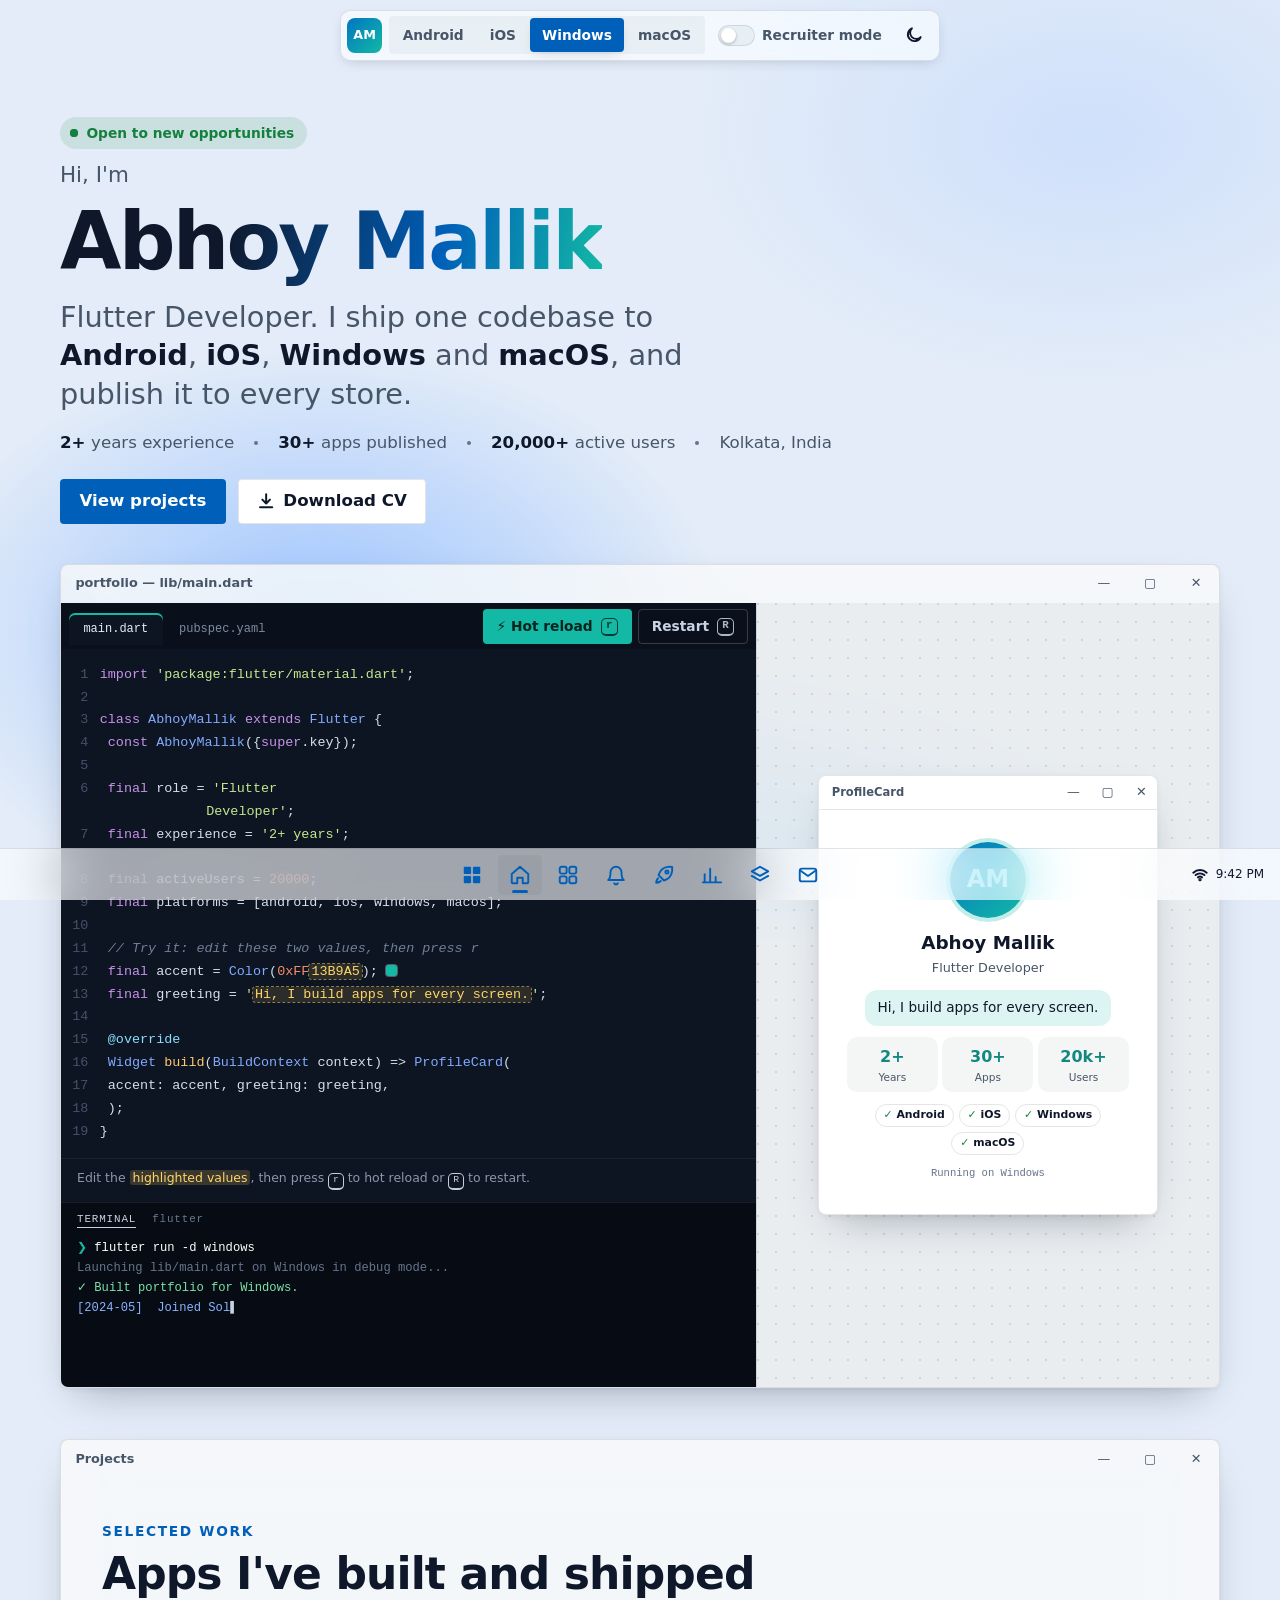
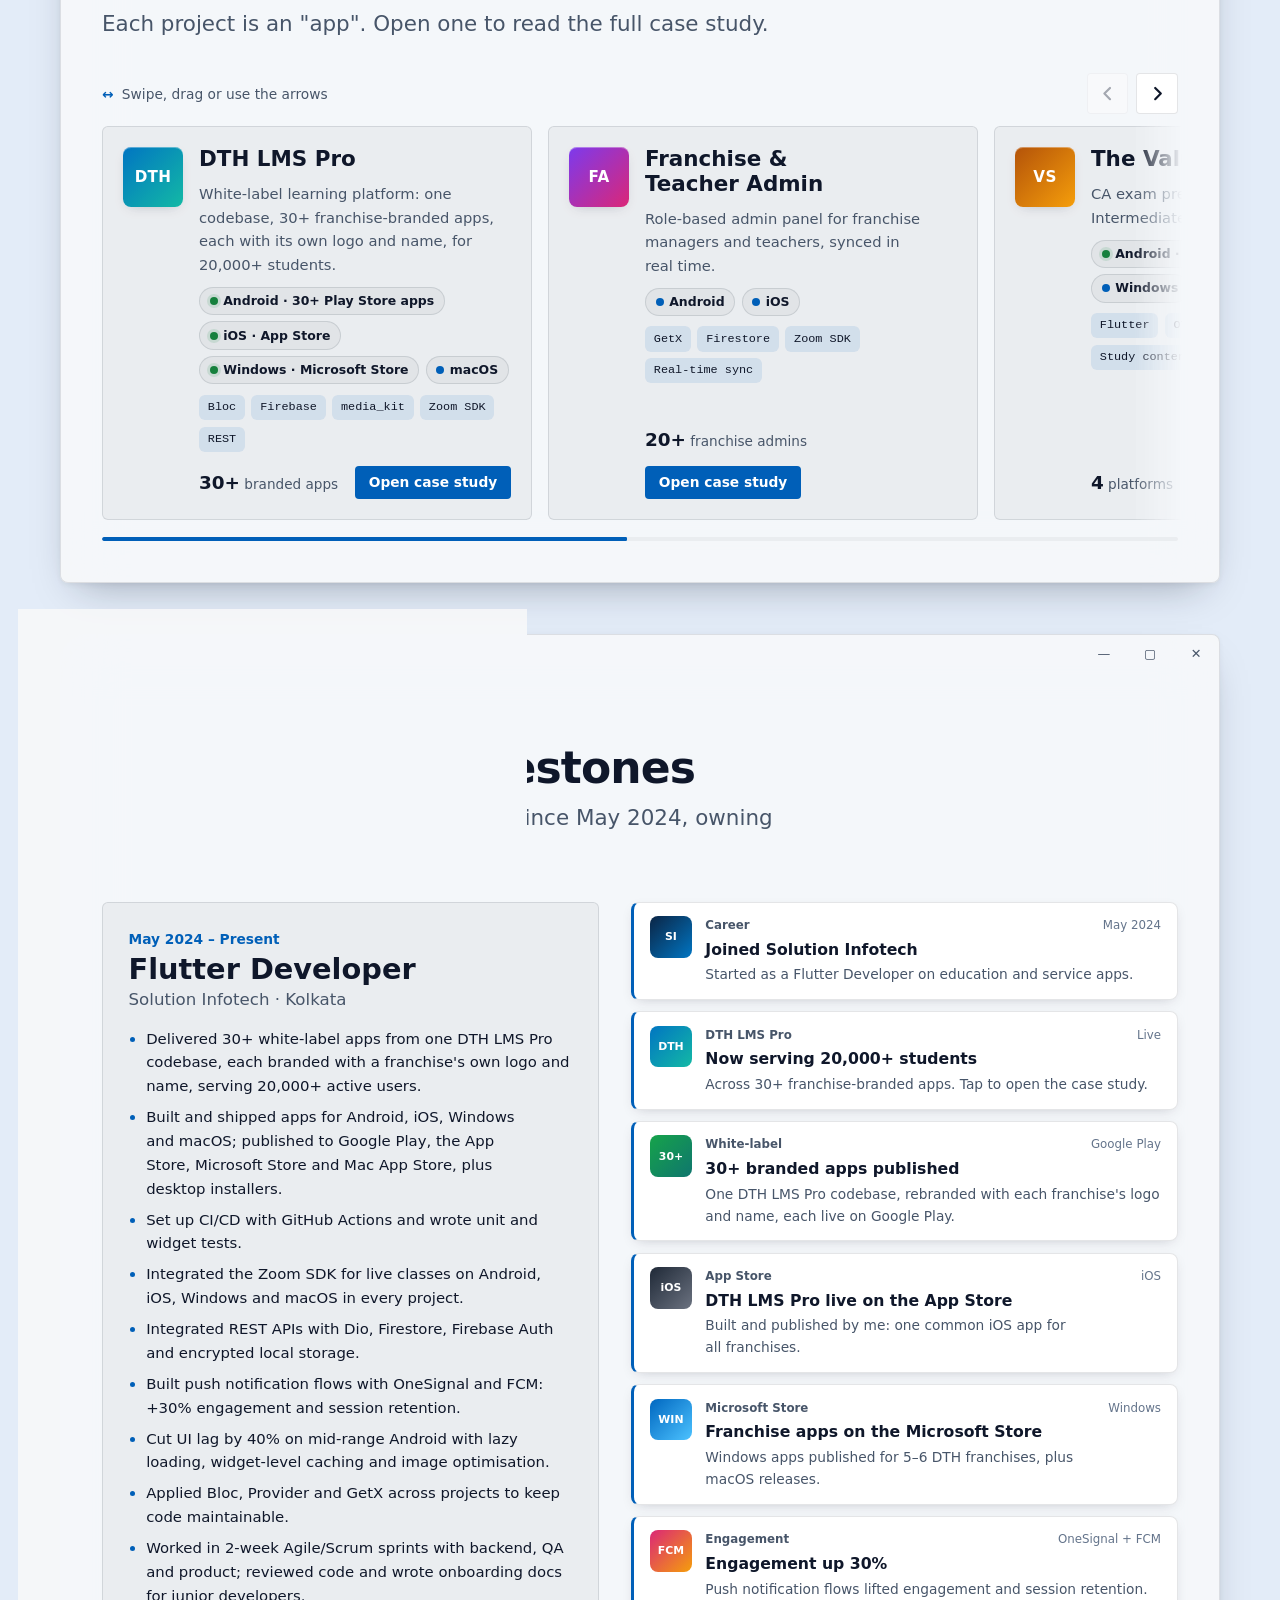
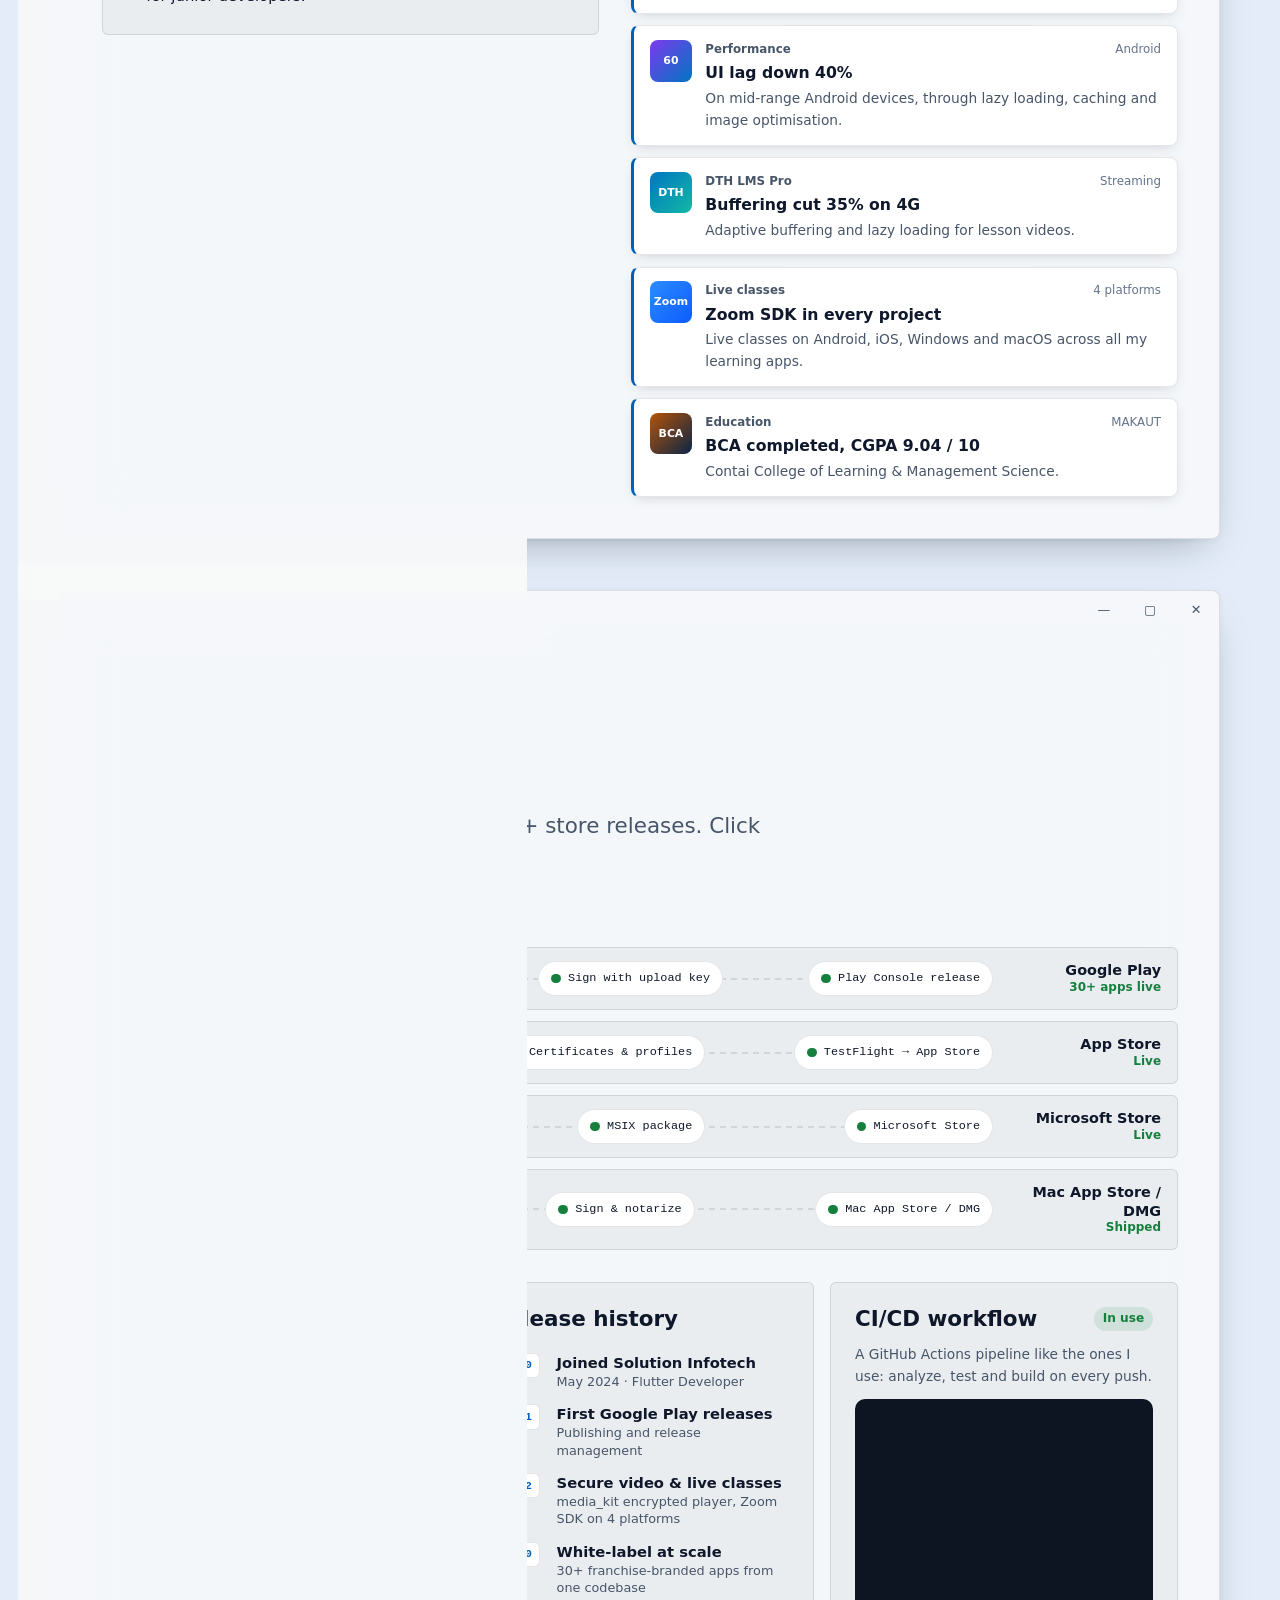
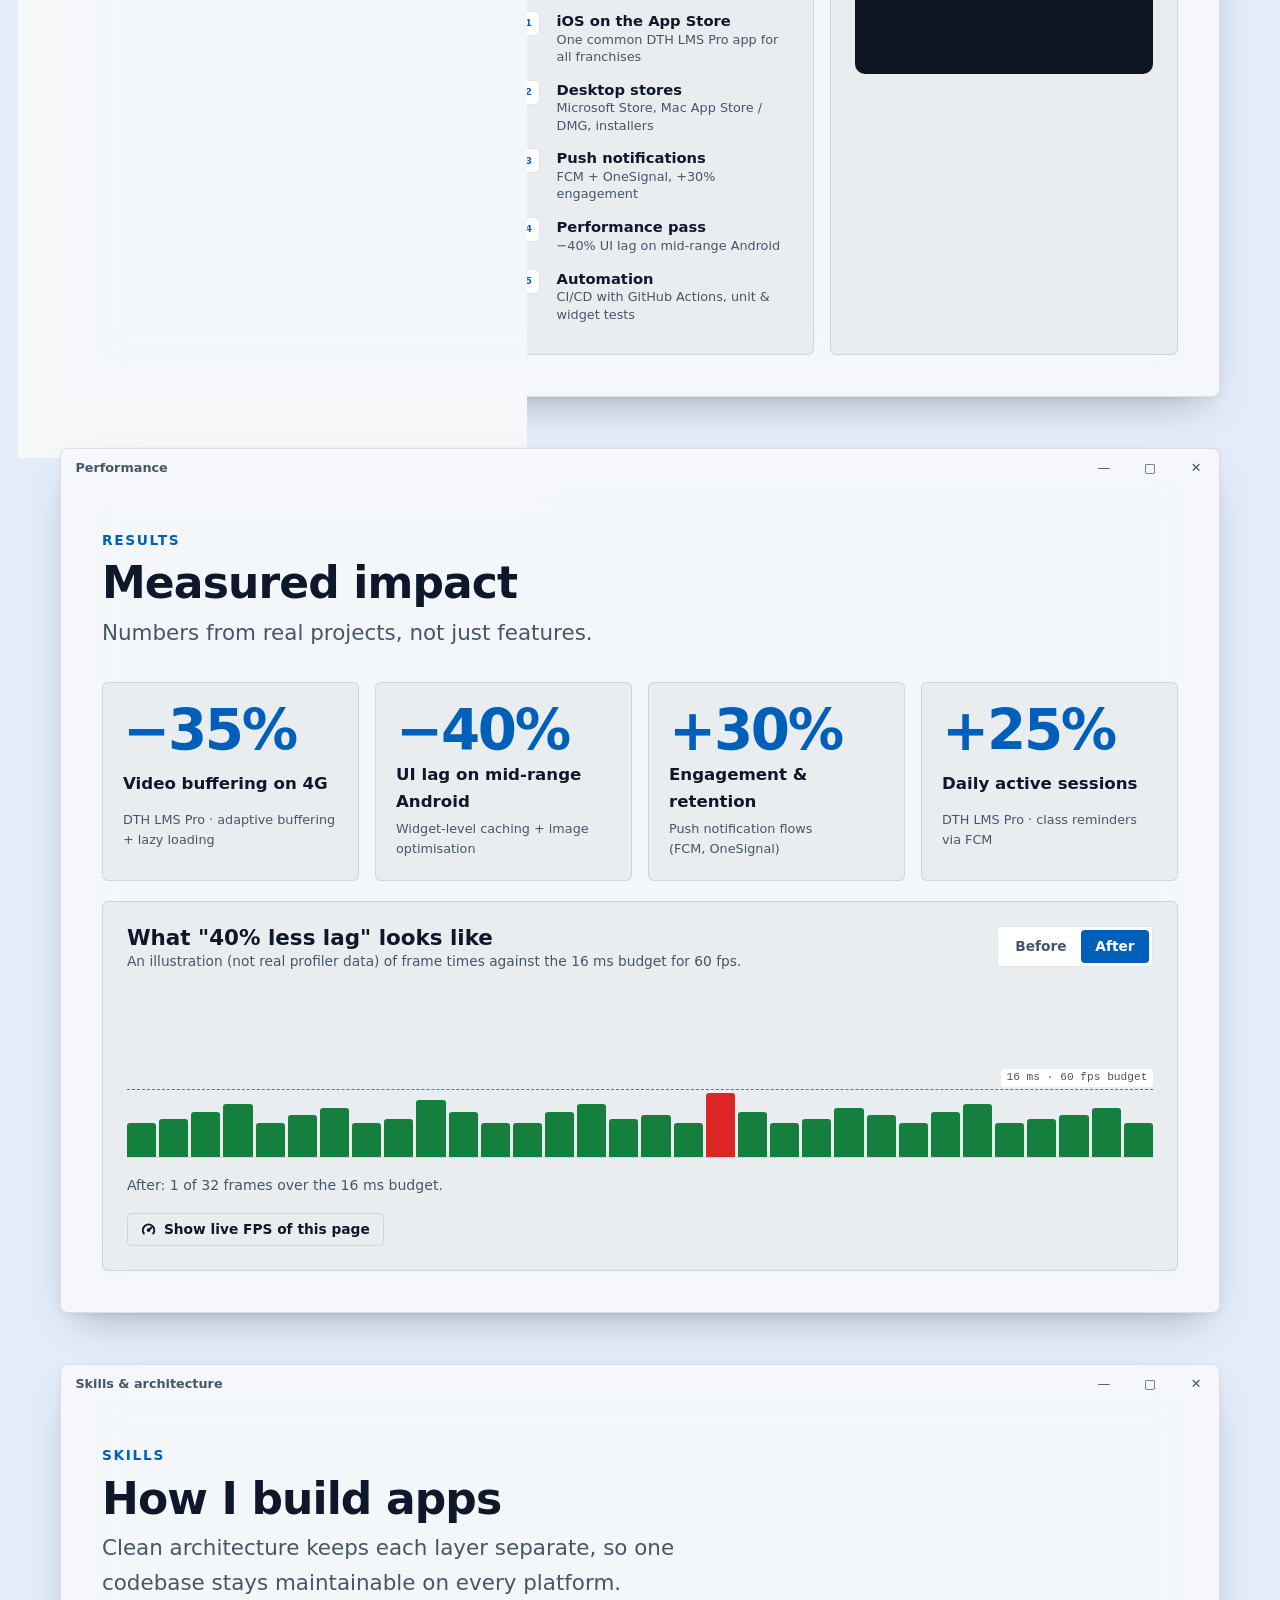
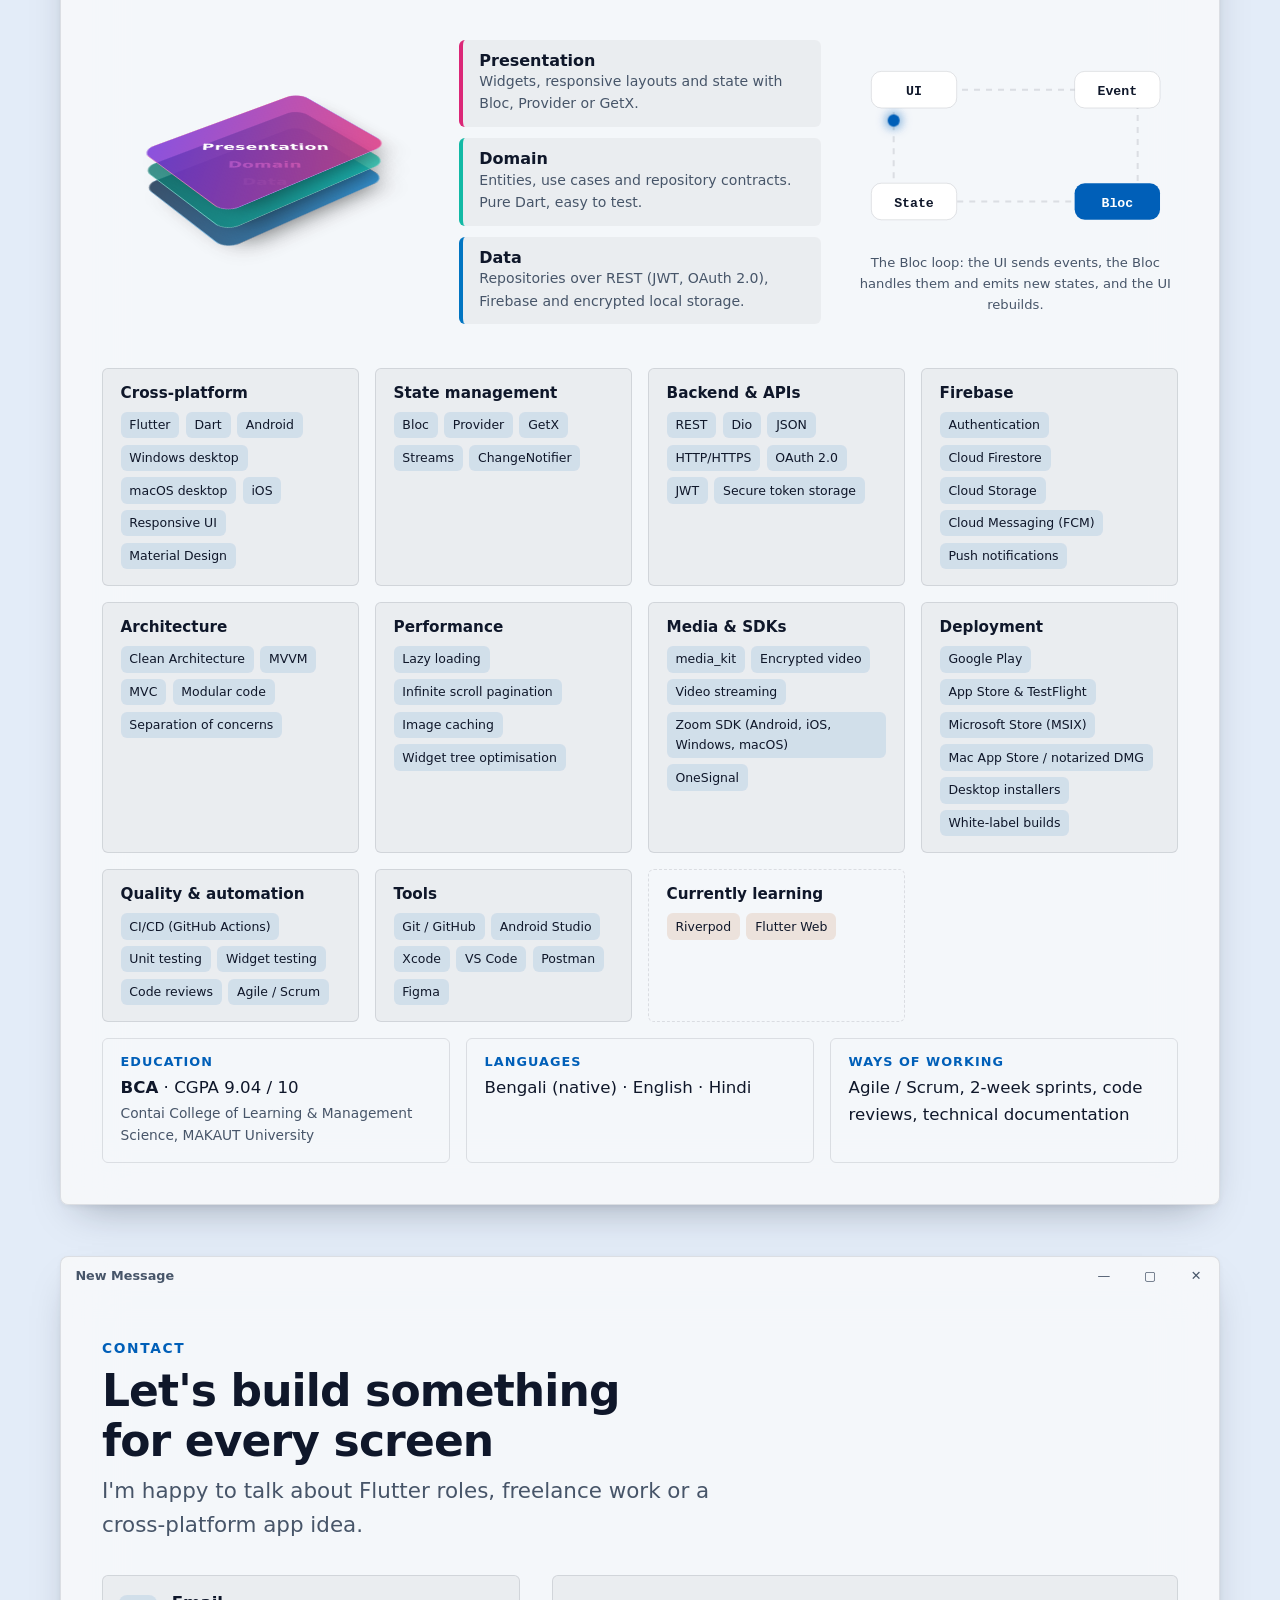
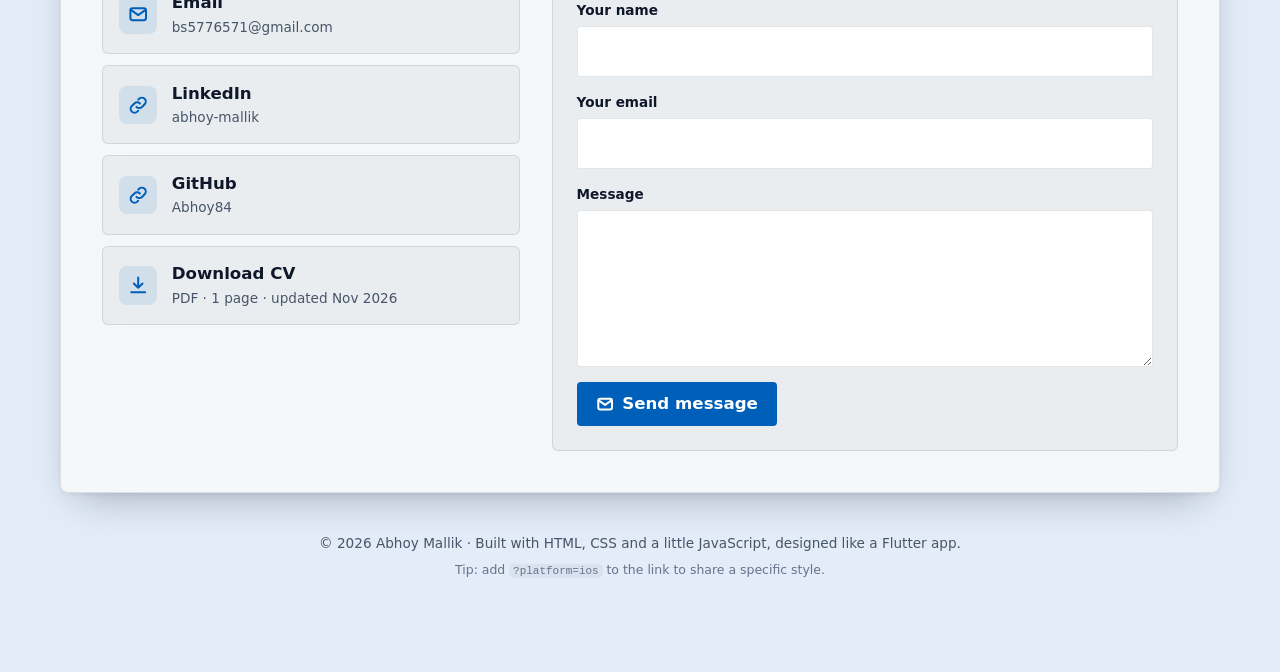
==== index.html @ 0f024389 "Portfolio website" ====
<!DOCTYPE html>
<html lang="en">

<head>
  <meta charset="utf-8">
  <meta name="viewport" content="width=device-width, initial-scale=1, viewport-fit=cover">
  <title>Abhoy Mallik · Flutter Developer (Android, iOS, Windows &amp; macOS)</title>
  <meta name="description"
    content="Flutter developer in Kolkata shipping 35+ white-label apps to Google Play, the App Store, Microsoft Store and macOS for 20,000+ active users. Bloc, GetX, Firebase, CI/CD and clean architecture.">
  <meta name="author" content="Abhoy Mallik">
  <meta name="theme-color" content="#0B2545">
  <link rel="icon" href="assets/icons/favicon.svg" type="image/svg+xml">

  <!-- Social sharing preview (LinkedIn, WhatsApp, X) -->
  <meta property="og:type" content="website">
  <meta property="og:title" content="Abhoy Mallik · Flutter Developer">
  <meta property="og:description"
    content="One codebase, four platforms, 30+ branded apps. Flutter apps on Google Play, the App Store, Microsoft Store and macOS for 20,000+ users.">
  <meta property="og:url" content="https://abhoy84.github.io/">
  <link rel="canonical" href="https://abhoy84.github.io/">
  <!-- TODO: add <meta property="og:image" content="https://abhoy84.github.io/assets/img/og-image.png"> (1200x630 screenshot) -->
  <meta name="twitter:card" content="summary_large_image">

  <script type="application/ld+json">
{
  "@context": "https://schema.org",
  "@type": "Person",
  "name": "Abhoy Mallik",
  "jobTitle": "Flutter Developer",
  "worksFor": { "@type": "Organization", "name": "Solution Infotech" },
  "address": { "@type": "PostalAddress", "addressLocality": "Kolkata", "addressCountry": "IN" },
  "alumniOf": "MAKAUT University",
  "knowsAbout": ["Flutter", "Dart", "Firebase", "Bloc", "GetX", "Dio", "Clean Architecture", "CI/CD", "Android", "iOS", "Windows", "macOS"],
  "url": "https://abhoy84.github.io/",
  "sameAs": ["https://www.linkedin.com/in/abhoy-mallik-4588842b8", "https://github.com/Abhoy84"]
}
</script>

  <!-- Set platform, theme and recruiter mode before first paint (no flash) -->
  <script>
    (function () {
      var d = document.documentElement, P = ['android', 'ios', 'windows', 'macos'], p, t, r;
      try { p = new URLSearchParams(location.search).get('platform'); } catch (e) { }
      try {
        if (P.indexOf(p) < 0) p = localStorage.getItem('platform');
        t = localStorage.getItem('theme');
        r = localStorage.getItem('recruiter');
      } catch (e) { }
      if (P.indexOf(p) < 0) {
        var u = navigator.userAgent;
        p = /iPhone|iPad|iPod/.test(u) ? 'ios' : /Android/.test(u) ? 'android' : /Mac/.test(u) ? 'macos' : 'windows';
      }
      if (t !== 'light' && t !== 'dark') t = matchMedia('(prefers-color-scheme: dark)').matches ? 'dark' : 'light';
      d.setAttribute('data-platform', p);
      d.setAttribute('data-theme', t);
      if (r === '1') d.setAttribute('data-recruiter', '');
      d.className += ' js';
    })();
  </script>

  <link rel="stylesheet" href="css/tokens.css">
  <link rel="stylesheet" href="css/base.css">
  <link rel="stylesheet" href="css/platforms.css">
  <link rel="stylesheet" href="css/sections.css">
  <link rel="stylesheet" href="css/recruiter.css">

  <script src="js/platform-switch.js" defer></script>
  <script src="js/hot-reload.js" defer></script>
  <script src="js/main.js" defer></script>
</head>

<body>
  <a class="skip-link" href="#main">Skip to content</a>

  <!-- ============ Icon sprite ============ -->
  <svg class="sprite" aria-hidden="true" xmlns="http://www.w3.org/2000/svg">
    <symbol id="i-home" viewBox="0 0 24 24">
      <path d="M3 11l9-8 9 8v9a1 1 0 0 1-1 1h-5v-6H9v6H4a1 1 0 0 1-1-1z" />
    </symbol>
    <symbol id="i-grid" viewBox="0 0 24 24">
      <rect x="3" y="3" width="7.5" height="7.5" rx="2" />
      <rect x="13.5" y="3" width="7.5" height="7.5" rx="2" />
      <rect x="3" y="13.5" width="7.5" height="7.5" rx="2" />
      <rect x="13.5" y="13.5" width="7.5" height="7.5" rx="2" />
    </symbol>
    <symbol id="i-bell" viewBox="0 0 24 24">
      <path d="M6 9a6 6 0 1 1 12 0c0 6.5 2.5 8.5 2.5 8.5h-17S6 15.5 6 9z" />
      <path d="M10 21a2.2 2.2 0 0 0 4 0" />
    </symbol>
    <symbol id="i-rocket" viewBox="0 0 24 24">
      <path d="M5.5 15.5c-1.6 1.6-2 5-2 5s3.4-.4 5-2" />
      <path d="M9 15l-2.9-2.9C7.4 7.6 11 4 16 3.2c1.3-.2 3.3-.2 4.8 0 .2 1.5.2 3.5 0 4.8C20 13 16.4 16.6 12 18z" />
      <circle cx="15.2" cy="8.8" r="1.7" />
    </symbol>
    <symbol id="i-chart" viewBox="0 0 24 24">
      <path d="M4 20V11M10 20V5M16 20v-6M22 20H2" />
    </symbol>
    <symbol id="i-layers" viewBox="0 0 24 24">
      <path d="M12 3l9 5-9 5-9-5z" />
      <path d="M3 13l9 5 9-5" />
    </symbol>
    <symbol id="i-mail" viewBox="0 0 24 24">
      <rect x="3" y="5" width="18" height="14" rx="2.5" />
      <path d="M3.5 7l8.5 6 8.5-6" />
    </symbol>
    <symbol id="i-moon" viewBox="0 0 24 24">
      <path d="M20 14.5A8 8 0 1 1 9.5 4a6.5 6.5 0 0 0 10.5 10.5z" />
    </symbol>
    <symbol id="i-sun" viewBox="0 0 24 24">
      <circle cx="12" cy="12" r="4" />
      <path d="M12 2v2M12 20v2M4.9 4.9l1.4 1.4M17.7 17.7l1.4 1.4M2 12h2M20 12h2M4.9 19.1l1.4-1.4M17.7 6.3l1.4-1.4" />
    </symbol>
    <symbol id="i-download" viewBox="0 0 24 24">
      <path d="M12 3v12M7 10l5 5 5-5M4 20h16" />
    </symbol>
    <symbol id="i-link" viewBox="0 0 24 24">
      <path d="M10 14a4.5 4.5 0 0 0 6.4 0l3-3a4.5 4.5 0 0 0-6.4-6.4l-1 1" />
      <path d="M14 10a4.5 4.5 0 0 0-6.4 0l-3 3a4.5 4.5 0 0 0 6.4 6.4l1-1" />
    </symbol>
    <symbol id="i-start" viewBox="0 0 24 24">
      <rect x="3" y="3" width="8" height="8" rx="1.2" />
      <rect x="13" y="3" width="8" height="8" rx="1.2" />
      <rect x="3" y="13" width="8" height="8" rx="1.2" />
      <rect x="13" y="13" width="8" height="8" rx="1.2" />
    </symbol>
    <symbol id="i-wifi" viewBox="0 0 24 24">
      <path d="M2 8.5a15 15 0 0 1 20 0M5.5 12a10 10 0 0 1 13 0M9 15.5a5 5 0 0 1 6 0" />
      <circle cx="12" cy="19" r="1" />
    </symbol>
    <symbol id="i-battery" viewBox="0 0 28 24">
      <rect x="1.5" y="6" width="22" height="12" rx="3.5" />
      <rect x="4" y="8.5" width="15" height="7" rx="1.5" class="fill" />
      <path d="M26 10v4" />
    </symbol>
    <symbol id="i-signal" viewBox="0 0 24 24">
      <path d="M4 20v-3M9 20v-6M14 20v-9M19 20V5" />
    </symbol>
    <symbol id="i-gauge" viewBox="0 0 24 24">
      <path d="M4.5 18a9 9 0 1 1 15 0" />
      <path d="M12 13l4-4" />
      <circle cx="12" cy="13" r="1.3" />
    </symbol>
    <symbol id="i-left" viewBox="0 0 24 24">
      <path d="M15 5l-7 7 7 7" />
    </symbol>
    <symbol id="i-right" viewBox="0 0 24 24">
      <path d="M9 5l7 7-7 7" />
    </symbol>
    <symbol id="i-close" viewBox="0 0 24 24">
      <path d="M6 6l12 12M18 6L6 18" />
    </symbol>
  </svg>

  <!-- ============ System bar (decorative, changes per platform) ============ -->
  <div class="sysbar" aria-hidden="true" style="view-transition-name: sysbar">
    <div class="sysbar__left">
      <span class="only-phone" data-clock="short">9:41</span>
      <span class="only-mac sysbar__logo">&#9670;</span>
      <span class="only-mac sysbar__app">Portfolio</span>
      <span class="only-mac sysbar__menu">File</span>
      <span class="only-mac sysbar__menu">Edit</span>
      <span class="only-mac sysbar__menu">View</span>
      <span class="only-mac sysbar__menu">Window</span>
      <span class="only-mac sysbar__menu">Help</span>
    </div>
    <div class="sysbar__right">
      <svg class="only-phone">
        <use href="#i-signal" />
      </svg>
      <svg>
        <use href="#i-wifi" />
      </svg>
      <svg class="sysbar__battery">
        <use href="#i-battery" />
      </svg>
      <span class="only-mac" data-clock="long"></span>
    </div>
  </div>

  <!-- iOS Dynamic Island (interactive) -->
  <button class="island only-ios" type="button" aria-expanded="false" aria-controls="island-content"
    style="view-transition-name: island">
    <span class="sr-only">Show what I'm building right now</span>
    <span class="island__content" id="island-content">
      <span class="island__icon" aria-hidden="true">DTH</span>
      <span class="island__text">
        <strong>Shipping DTH LMS Pro</strong>
        <span>Android &#10003; &middot; iOS &#10003; &middot; Windows &#10003; &middot; macOS &#10003;</span>
      </span>
      <span class="island__ring" aria-hidden="true"></span>
    </span>
  </button>

  <!-- ============ Controls ============ -->
  <header class="controls" style="view-transition-name: controls">
    <a class="brand" href="#top" aria-label="Abhoy Mallik, back to top"><span class="brand__mark"
        aria-hidden="true">AM</span></a>

    <fieldset class="switcher">
      <legend class="sr-only">Choose a platform style for this portfolio</legend>
      <label><input type="radio" name="platform" value="android"><span>Android</span></label>
      <label><input type="radio" name="platform" value="ios"><span>iOS</span></label>
      <label><input type="radio" name="platform" value="windows"><span>Windows</span></label>
      <label><input type="radio" name="platform" value="macos"><span>macOS</span></label>
    </fieldset>

    <label class="toggle" title="Recruiter mode: a clean, printable one-page view">
      <input type="checkbox" id="recruiter" role="switch">
      <span class="toggle__track" aria-hidden="true"></span>
      <span class="toggle__label">Recruiter<span class="hide-sm"> mode</span></span>
    </label>

    <button class="icon-btn" id="theme-toggle" type="button" aria-label="Switch to dark theme">
      <svg aria-hidden="true">
        <use href="#i-moon" />
      </svg>
    </button>
  </header>

  <main id="main">

    <!-- Recruiter mode banner -->
    <aside class="recruiter-note" aria-label="Recruiter mode">
      <p><strong>Recruiter mode:</strong> a clean one-page view with no effects.</p>
      <div class="recruiter-note__actions">
        <a class="btn btn--primary btn--sm" href="assets/cv/Abhoy_Mallik_CV.pdf" download>
          <svg aria-hidden="true">
            <use href="#i-download" />
          </svg> Download CV (PDF)</a>
        <button class="btn btn--sm" type="button" data-print>Print this page</button>
      </div>
    </aside>

    <!-- ===================== HERO ===================== -->
    <section class="hero" id="top" aria-labelledby="hero-title">
      <div class="hero__intro">
        <!-- TODO: remove this badge if you are not looking for a new role -->
        <p class="status-badge"><span class="pulse" aria-hidden="true"></span> Open to new opportunities</p>
        <p class="hero__hello">Hi, I'm</p>
        <h1 id="hero-title">Abhoy Mallik</h1>
        <p class="hero__role">Flutter Developer. I ship one codebase to <strong>Android</strong>, <strong>iOS</strong>,
          <strong>Windows</strong> and <strong>macOS</strong>, and publish it to every store.</p>
        <ul class="hero__facts" role="list">
          <li><strong>2+</strong> years experience</li>
          <li><strong>30+</strong> apps published</li>
          <li><strong>20,000+</strong> active users</li>
          <li>Kolkata, India</li>
        </ul>
        <div class="hero__cta">
          <a class="btn btn--primary" href="#projects">View projects</a>
          <a class="btn" href="assets/cv/Abhoy_Mallik_CV.pdf" download>
            <svg aria-hidden="true">
              <use href="#i-download" />
            </svg> Download CV</a>
        </div>
      </div>

      <div class="window ide" style="view-transition-name: ide">
        <div class="window__bar" aria-hidden="true">
          <span class="lights only-mac"><i></i><i></i><i></i></span>
          <span class="window__label">portfolio &mdash; lib/main.dart</span>
          <span class="winctl only-win"><i>&#8212;</i><i>&#9634;</i><i>&#10005;</i></span>
        </div>

        <div class="ide__grid">
          <div class="editor">
            <div class="editor__tabs">
              <span class="editor__tab is-active" aria-hidden="true">main.dart</span>
              <span class="editor__tab" aria-hidden="true">pubspec.yaml</span>
              <div class="editor__actions">
                <button class="btn btn--sm btn--accent" id="hot-reload" type="button">&#9889; Hot reload
                  <kbd>r</kbd></button>
                <button class="btn btn--sm btn--ghost" id="hot-restart" type="button">Restart <kbd>R</kbd></button>
              </div>
            </div>
            <div class="code" role="group" aria-label="Dart code describing me. Two values are editable.">
              <div class="line"><span class="tk-kw">import</span> <span
                  class="tk-str">'package:flutter/material.dart'</span>;</div>
              <div class="line"> </div>
              <div class="line"><span class="tk-kw">class</span> <span class="tk-ty">AbhoyMallik</span> <span
                  class="tk-kw">extends</span> <span class="tk-ty">Flutter</span> {</div>
              <div class="line"> <span class="tk-kw">const</span> <span class="tk-ty">AbhoyMallik</span>({<span
                  class="tk-kw">super</span>.key});</div>
              <div class="line"> </div>
              <div class="line"> <span class="tk-kw">final</span> role = <span class="tk-str">'Flutter
                  Developer'</span>;</div>
              <div class="line"> <span class="tk-kw">final</span> experience = <span class="tk-str">'2+ years'</span>;
              </div>
              <div class="line"> <span class="tk-kw">final</span> activeUsers = <span class="tk-num">20000</span>;</div>
              <div class="line"> <span class="tk-kw">final</span> platforms = [android, ios, windows, macos];</div>
              <div class="line"> </div>
              <div class="line"> <span class="tk-cm">// Try it: edit these two values, then press r</span></div>
              <div class="line"> <span class="tk-kw">final</span> accent = <span class="tk-ty">Color</span>(<span
                  class="tk-num">0xFF<span class="editable" data-edit="accent" contenteditable="true" spellcheck="false"
                    role="textbox" aria-label="Accent colour, six-digit hex">13B9A5</span></span>);<span class="swatch"
                  id="swatch" aria-hidden="true"></span></div>
              <div class="line"> <span class="tk-kw">final</span> greeting = <span class="tk-str">'<span
                    class="editable" data-edit="greeting" contenteditable="true" spellcheck="false" role="textbox"
                    aria-label="Greeting text">Hi, I build apps for every screen.</span>'</span>;</div>
              <div class="line"> </div>
              <div class="line"> <span class="tk-an">@override</span></div>
              <div class="line"> <span class="tk-ty">Widget</span> <span class="tk-fn">build</span>(<span
                  class="tk-ty">BuildContext</span> context) =&gt; <span class="tk-ty">ProfileCard</span>(</div>
              <div class="line"> accent: accent, greeting: greeting,</div>
              <div class="line"> );</div>
              <div class="line">}</div>
            </div>
            <p class="editor__hint">Edit the <mark>highlighted values</mark>, then press <kbd>r</kbd> to hot reload or
              <kbd>R</kbd> to restart.</p>
          </div>

          <div class="preview">
            <div class="device" style="view-transition-name: device">
              <div class="device__notch" aria-hidden="true"></div>
              <div class="device__bar" aria-hidden="true">
                <span class="lights only-mac"><i></i><i></i><i></i></span>
                <span>ProfileCard</span>
                <span class="winctl only-win"><i>&#8212;</i><i>&#9634;</i><i>&#10005;</i></span>
              </div>
              <div class="device__screen">
                <article class="profile-card" id="profile-card" aria-label="Live preview of the profile card">
                  <div class="profile-card__avatar" aria-hidden="true">AM</div>
                  <p class="profile-card__name">Abhoy Mallik</p>
                  <p class="profile-card__role">Flutter Developer</p>
                  <p class="profile-card__greeting" id="greeting">Hi, I build apps for every screen.</p>
                  <ul class="profile-card__stats" role="list">
                    <li><b>2+</b><span>Years</span></li>
                    <li><b>30+</b><span>Apps</span></li>
                    <li><b>20k+</b><span>Users</span></li>
                  </ul>
                  <ul class="profile-card__platforms" role="list" aria-label="Platforms">
                    <li class="ok">Android</li>
                    <li class="ok">iOS</li>
                    <li class="ok">Windows</li>
                    <li class="ok">macOS</li>
                  </ul>
                  <p class="profile-card__device" data-device-name>Running on Windows</p>
                </article>
              </div>
            </div>
          </div>

          <div class="terminal" aria-hidden="true">
            <div class="terminal__head"><span>TERMINAL</span><span>flutter</span></div>
            <div class="terminal__body" id="terminal"></div>
          </div>
        </div>
      </div>
    </section>

    <!-- ===================== PROJECTS ===================== -->
    <section class="window section" id="projects" aria-labelledby="projects-title"
      style="view-transition-name: w-projects">
      <div class="window__bar" aria-hidden="true">
        <span class="lights only-mac"><i></i><i></i><i></i></span>
        <span class="window__label">Projects</span>
        <span class="winctl only-win"><i>&#8212;</i><i>&#9634;</i><i>&#10005;</i></span>
      </div>
      <div class="window__body">
        <header class="section-head">
          <p class="eyebrow">Selected work</p>
          <h2 id="projects-title">Apps I've built and shipped</h2>
          <p class="section-lead">Each project is an "app". Open one to read the full case study.</p>
        </header>

        <div class="carousel" data-carousel>
          <div class="carousel__bar">
            <p class="carousel__hint"><span aria-hidden="true">&#8596;</span> Swipe, drag or use the arrows</p>
            <div class="carousel__nav">
              <button class="carousel__btn" type="button" data-dir="-1" aria-label="Previous project"><svg
                  aria-hidden="true">
                  <use href="#i-left" />
                </svg></button>
              <button class="carousel__btn" type="button" data-dir="1" aria-label="Next project"><svg
                  aria-hidden="true">
                  <use href="#i-right" />
                </svg></button>
            </div>
          </div>
          <div class="apps" tabindex="0" role="region" aria-label="Projects. Scroll sideways to see more.">
            <article class="app-card" style="--app: linear-gradient(135deg,#0175C2,#13B9A5)">
              <div class="app-card__layout">
                <div class="app-icon" aria-hidden="true">DTH</div>
                <div class="app-card__body">
                  <h3>DTH LMS Pro</h3>
                  <p>White-label learning platform: one codebase, 30+ franchise-branded apps, each with its own logo and
                    name, for 20,000+ students.</p>
                  <ul class="badges" role="list" aria-label="Platforms">
                    <li class="badge badge--live">Android &middot; 30+ Play Store apps</li>
                    <li class="badge badge--live">iOS &middot; App Store</li>
                    <li class="badge badge--live">Windows &middot; Microsoft Store</li>
                    <li class="badge badge--ok">macOS</li>
                  </ul>
                  <ul class="pills" role="list" aria-label="Tech stack">
                    <li>Bloc</li>
                    <li>Firebase</li>
                    <li>media_kit</li>
                    <li>Zoom SDK</li>
                    <li>REST</li>
                  </ul>
                  <div class="app-card__foot">
                    <p class="app-card__metric"><strong>30+</strong> branded apps</p>
                    <button class="btn btn--accent btn--sm" type="button" data-open="case-dth">Open case study</button>
                  </div>
                </div>
              </div>
            </article>

            <article class="app-card" style="--app: linear-gradient(135deg,#7C3AED,#DB2777)">
              <div class="app-card__layout">
                <div class="app-icon" aria-hidden="true">FA</div>
                <div class="app-card__body">
                  <h3>Franchise &amp; Teacher Admin</h3>
                  <p>Role-based admin panel for franchise managers and teachers, synced in real time.</p>
                  <ul class="badges" role="list" aria-label="Platforms">
                    <li class="badge badge--ok">Android</li>
                    <li class="badge badge--ok">iOS</li>
                  </ul>
                  <ul class="pills" role="list" aria-label="Tech stack">
                    <li>GetX</li>
                    <li>Firestore</li>
                    <li>Zoom SDK</li>
                    <li>Real-time sync</li>
                  </ul>
                  <div class="app-card__foot">
                    <p class="app-card__metric"><strong>20+</strong> franchise admins</p>
                    <button class="btn btn--accent btn--sm" type="button" data-open="case-admin">Open case
                      study</button>
                  </div>
                </div>
              </div>
            </article>

            <article class="app-card" style="--app: linear-gradient(135deg,#B45309,#F59E0B)">
              <div class="app-card__layout">
                <div class="app-icon" aria-hidden="true">VS</div>
                <div class="app-card__body">
                  <h3>The Valuation School</h3>
                  <p>CA exam preparation app for Foundation, Intermediate and Final students.</p>
                  <ul class="badges" role="list" aria-label="Platforms">
                    <li class="badge badge--live">Android &middot; Google Play</li>
                    <li class="badge badge--ok">iOS</li>
                    <li class="badge badge--ok">Windows</li>
                    <li class="badge badge--ok">macOS</li>
                  </ul>
                  <ul class="pills" role="list" aria-label="Tech stack">
                    <li>Flutter</li>
                    <li>OTP sign-in</li>
                    <li>Zoom SDK</li>
                    <li>Study content</li>
                  </ul>
                  <div class="app-card__foot">
                    <p class="app-card__metric"><strong>4</strong> platforms</p>
                    <button class="btn btn--accent btn--sm" type="button" data-open="case-vs">Open case study</button>
                  </div>
                </div>
              </div>
            </article>

            <article class="app-card" style="--app: linear-gradient(135deg,#BE123C,#F97316)">
              <div class="app-card__layout">
                <div class="app-icon" aria-hidden="true">AB</div>
                <div class="app-card__body">
                  <h3>Ashwini Bajaj</h3>
                  <p>Private learning app for Ashwini Bajaj's students, shared directly with them instead of public app
                    stores.</p>
                  <ul class="badges" role="list" aria-label="Platforms">
                    <li class="badge badge--ok">Android</li>
                    <li class="badge badge--ok">iOS</li>
                    <li class="badge badge--ok">Windows</li>
                    <li class="badge badge--ok">macOS</li>
                    <li class="badge badge--team">Private distribution</li>
                  </ul>
                  <ul class="pills" role="list" aria-label="Tech stack">
                    <li>Flutter</li>
                    <li>OTP sign-in</li>
                    <li>Zoom SDK</li>
                    <li>Study content</li>
                  </ul>
                  <div class="app-card__foot">
                    <p class="app-card__metric"><strong>4</strong> platforms</p>
                    <button class="btn btn--accent btn--sm" type="button" data-open="case-ab">Open case study</button>
                  </div>
                </div>
              </div>
            </article>

            <article class="app-card" style="--app: linear-gradient(135deg,#0F766E,#0B2545)">
              <div class="app-card__layout">
                <div class="app-icon" aria-hidden="true">P2T</div>
                <div class="app-card__body">
                  <h3>Peaks2Tails</h3>
                  <p>Learning app for a financial risk modelling and quantitative finance training provider.</p>
                  <ul class="badges" role="list" aria-label="Platforms">
                    <li class="badge badge--ok">Android</li>
                    <li class="badge badge--ok">iOS</li>
                    <li class="badge badge--ok">Windows</li>
                    <li class="badge badge--ok">macOS</li>
                  </ul>
                  <ul class="pills" role="list" aria-label="Tech stack">
                    <li>Flutter</li>
                    <li>Dart</li>
                    <li>Zoom SDK</li>
                  </ul>
                  <div class="app-card__foot">
                    <p class="app-card__metric"><strong>4</strong> platforms</p>
                    <button class="btn btn--accent btn--sm" type="button" data-open="case-p2t">Open case study</button>
                  </div>
                </div>
              </div>
            </article>
          </div>
          <div class="carousel__progress" aria-hidden="true"><span></span></div>
        </div>
      </div>
    </section>

    <!-- ===================== EXPERIENCE ===================== -->
    <section class="window section" id="experience" aria-labelledby="experience-title"
      style="view-transition-name: w-experience">
      <div class="window__bar" aria-hidden="true">
        <span class="lights only-mac"><i></i><i></i><i></i></span>
        <span class="window__label">Experience</span>
        <span class="winctl only-win"><i>&#8212;</i><i>&#9634;</i><i>&#10005;</i></span>
      </div>
      <div class="window__body">
        <header class="section-head">
          <p class="eyebrow">Experience</p>
          <h2 id="experience-title">Experience &amp; milestones</h2>
          <p class="section-lead">Flutter Developer at Solution Infotech since May 2024, owning apps from code to store
            release.</p>
        </header>

        <div class="xp-grid">
          <article class="role-card">
            <p class="role-card__dates">May 2024 &ndash; Present</p>
            <h3>Flutter Developer</h3>
            <p class="role-card__company">Solution Infotech &middot; Kolkata</p>
            <ul>
              <li>Delivered 30+ white-label apps from one DTH LMS Pro codebase, each branded with a franchise's own logo
                and name, serving 20,000+ active users.</li>
              <li>Built and shipped apps for Android, iOS, Windows and macOS; published to Google Play, the App Store,
                Microsoft Store and Mac App Store, plus desktop installers.</li>
              <li>Set up CI/CD with GitHub Actions and wrote unit and widget tests.</li>
              <li>Integrated the Zoom SDK for live classes on Android, iOS, Windows and macOS in every project.</li>
              <li>Integrated REST APIs with Dio, Firestore, Firebase Auth and encrypted local storage.</li>
              <li>Built push notification flows with OneSignal and FCM: +30% engagement and session retention.</li>
              <li>Cut UI lag by 40% on mid-range Android with lazy loading, widget-level caching and image optimisation.
              </li>
              <li>Applied Bloc, Provider and GetX across projects to keep code maintainable.</li>
              <li>Worked in 2-week Agile/Scrum sprints with backend, QA and product; reviewed code and wrote onboarding
                docs for junior developers.</li>
            </ul>
          </article>

          <ol class="notifs" role="list">
            <li class="notif reveal">
              <div class="notif__inner" style="--app: linear-gradient(135deg,#0B2545,#0175C2)">
                <span class="notif__icon" aria-hidden="true">SI</span>
                <span class="notif__content">
                  <span class="notif__meta"><span class="notif__app">Career</span><time datetime="2024-05">May
                      2024</time></span>
                  <strong class="notif__title">Joined Solution Infotech</strong>
                  <span class="notif__text">Started as a Flutter Developer on education and service apps.</span>
                </span>
              </div>
            </li>
            <li class="notif reveal">
              <button class="notif__inner" type="button" data-open="case-dth"
                style="--app: linear-gradient(135deg,#0175C2,#13B9A5)">
                <span class="notif__icon" aria-hidden="true">DTH</span>
                <span class="notif__content">
                  <span class="notif__meta"><span class="notif__app">DTH LMS Pro</span><span>Live</span></span>
                  <strong class="notif__title">Now serving 20,000+ students</strong>
                  <span class="notif__text">Across 30+ franchise-branded apps. Tap to open the case study.</span>
                </span>
              </button>
            </li>
            <li class="notif reveal">
              <div class="notif__inner" style="--app: linear-gradient(135deg,#16A34A,#0F766E)">
                <span class="notif__icon" aria-hidden="true">30+</span>
                <span class="notif__content">
                  <span class="notif__meta"><span class="notif__app">White-label</span><span>Google Play</span></span>
                  <strong class="notif__title">30+ branded apps published</strong>
                  <span class="notif__text">One DTH LMS Pro codebase, rebranded with each franchise's logo and name,
                    each live on Google Play.</span>
                </span>
              </div>
            </li>
            <li class="notif reveal">
              <div class="notif__inner" style="--app: linear-gradient(135deg,#1f2937,#6b7280)">
                <span class="notif__icon" aria-hidden="true">iOS</span>
                <span class="notif__content">
                  <span class="notif__meta"><span class="notif__app">App Store</span><span>iOS</span></span>
                  <strong class="notif__title">DTH LMS Pro live on the App Store</strong>
                  <span class="notif__text">Built and published by me: one common iOS app for all franchises.</span>
                </span>
              </div>
            </li>
            <li class="notif reveal">
              <div class="notif__inner" style="--app: linear-gradient(135deg,#0067C0,#4CC2FF)">
                <span class="notif__icon" aria-hidden="true">WIN</span>
                <span class="notif__content">
                  <span class="notif__meta"><span class="notif__app">Microsoft Store</span><span>Windows</span></span>
                  <strong class="notif__title">Franchise apps on the Microsoft Store</strong>
                  <span class="notif__text">Windows apps published for 5&ndash;6 DTH franchises, plus macOS
                    releases.</span>
                </span>
              </div>
            </li>
            <li class="notif reveal">
              <div class="notif__inner" style="--app: linear-gradient(135deg,#DB2777,#F59E0B)">
                <span class="notif__icon" aria-hidden="true">FCM</span>
                <span class="notif__content">
                  <span class="notif__meta"><span class="notif__app">Engagement</span><span>OneSignal +
                      FCM</span></span>
                  <strong class="notif__title">Engagement up 30%</strong>
                  <span class="notif__text">Push notification flows lifted engagement and session retention.</span>
                </span>
              </div>
            </li>
            <li class="notif reveal">
              <div class="notif__inner" style="--app: linear-gradient(135deg,#7C3AED,#0175C2)">
                <span class="notif__icon" aria-hidden="true">60</span>
                <span class="notif__content">
                  <span class="notif__meta"><span class="notif__app">Performance</span><span>Android</span></span>
                  <strong class="notif__title">UI lag down 40%</strong>
                  <span class="notif__text">On mid-range Android devices, through lazy loading, caching and image
                    optimisation.</span>
                </span>
              </div>
            </li>
            <li class="notif reveal">
              <button class="notif__inner" type="button" data-open="case-dth"
                style="--app: linear-gradient(135deg,#0175C2,#13B9A5)">
                <span class="notif__icon" aria-hidden="true">DTH</span>
                <span class="notif__content">
                  <span class="notif__meta"><span class="notif__app">DTH LMS Pro</span><span>Streaming</span></span>
                  <strong class="notif__title">Buffering cut 35% on 4G</strong>
                  <span class="notif__text">Adaptive buffering and lazy loading for lesson videos.</span>
                </span>
              </button>
            </li>
            <li class="notif reveal">
              <div class="notif__inner" style="--app: linear-gradient(135deg,#2D8CFF,#0B5CFF)">
                <span class="notif__icon" aria-hidden="true">Zoom</span>
                <span class="notif__content">
                  <span class="notif__meta"><span class="notif__app">Live classes</span><span>4 platforms</span></span>
                  <strong class="notif__title">Zoom SDK in every project</strong>
                  <span class="notif__text">Live classes on Android, iOS, Windows and macOS across all my learning
                    apps.</span>
                </span>
              </div>
            </li>
            <li class="notif reveal">
              <div class="notif__inner" style="--app: linear-gradient(135deg,#B45309,#0B2545)">
                <span class="notif__icon" aria-hidden="true">BCA</span>
                <span class="notif__content">
                  <span class="notif__meta"><span class="notif__app">Education</span><span>MAKAUT</span></span>
                  <strong class="notif__title">BCA completed, CGPA 9.04 / 10</strong>
                  <span class="notif__text">Contai College of Learning &amp; Management Science.</span>
                </span>
              </div>
            </li>
          </ol>
        </div>
      </div>
    </section>

    <!-- ===================== DEPLOYMENT ===================== -->
    <section class="window section" id="deploy" aria-labelledby="deploy-title" style="view-transition-name: w-deploy">
      <div class="window__bar" aria-hidden="true">
        <span class="lights only-mac"><i></i><i></i><i></i></span>
        <span class="window__label">Release pipeline</span>
        <span class="winctl only-win"><i>&#8212;</i><i>&#9634;</i><i>&#10005;</i></span>
      </div>
      <div class="window__body">
        <header class="section-head">
          <p class="eyebrow">Deployment</p>
          <h2 id="deploy-title">From one <code>lib/</code> to four platforms</h2>
          <p class="section-lead">How one Flutter codebase becomes 30+ store releases. Click any stage to see what I
            handle there.</p>
        </header>

        <ul class="legend" role="list" aria-label="Status legend">
          <li><span class="dot dot--done" aria-hidden="true"></span> Every stage shipped by me</li>
        </ul>

        <div class="pipeline">
          <div class="track reveal">
            <div class="track__platform"><strong>Android</strong><span>lib/ &rarr;</span></div>
            <ol class="track__stages" role="list">
              <li><button class="stage stage--done" type="button" popovertarget="pop-a1">flutter build
                  appbundle</button></li>
              <li><button class="stage stage--done" type="button" popovertarget="pop-a2">Sign with upload key</button>
              </li>
              <li><button class="stage stage--done" type="button" popovertarget="pop-a3">Play Console release</button>
              </li>
            </ol>
            <div class="track__store"><strong>Google Play</strong><span class="ok">30+ apps live</span></div>
          </div>
          <div class="track reveal">
            <div class="track__platform"><strong>iOS</strong><span>lib/ &rarr;</span></div>
            <ol class="track__stages" role="list">
              <li><button class="stage stage--done" type="button" popovertarget="pop-i1">flutter build ipa</button></li>
              <li><button class="stage stage--done" type="button" popovertarget="pop-i2">Certificates &amp;
                  profiles</button></li>
              <li><button class="stage stage--done" type="button" popovertarget="pop-i3">TestFlight &rarr; App
                  Store</button></li>
            </ol>
            <div class="track__store"><strong>App Store</strong><span class="ok">Live</span></div>
          </div>
          <div class="track reveal">
            <div class="track__platform"><strong>Windows</strong><span>lib/ &rarr;</span></div>
            <ol class="track__stages" role="list">
              <li><button class="stage stage--done" type="button" popovertarget="pop-w1">flutter build windows</button>
              </li>
              <li><button class="stage stage--done" type="button" popovertarget="pop-w2">MSIX package</button></li>
              <li><button class="stage stage--done" type="button" popovertarget="pop-w3">Microsoft Store</button></li>
            </ol>
            <div class="track__store"><strong>Microsoft Store</strong><span class="ok">Live</span></div>
          </div>
          <div class="track reveal">
            <div class="track__platform"><strong>macOS</strong><span>lib/ &rarr;</span></div>
            <ol class="track__stages" role="list">
              <li><button class="stage stage--done" type="button" popovertarget="pop-m1">flutter build macos</button>
              </li>
              <li><button class="stage stage--done" type="button" popovertarget="pop-m2">Sign &amp; notarize</button>
              </li>
              <li><button class="stage stage--done" type="button" popovertarget="pop-m3">Mac App Store / DMG</button>
              </li>
            </ol>
            <div class="track__store"><strong>Mac App Store / DMG</strong><span class="ok">Shipped</span></div>
          </div>
        </div>

        <div class="deploy-grid">
          <div class="panel reveal">
            <h3>Platform matrix</h3>
            <div class="table-wrap">
              <table class="matrix">
                <caption class="sr-only">Which platforms each project shipped on</caption>
                <thead>
                  <tr>
                    <th scope="col">Project</th>
                    <th scope="col">Android</th>
                    <th scope="col">iOS</th>
                    <th scope="col">Windows</th>
                    <th scope="col">macOS</th>
                  </tr>
                </thead>
                <tbody>
                  <tr>
                    <th scope="row">DTH LMS Pro</th>
                    <td><span class="st st--live">30+ apps</span></td>
                    <td><span class="st st--live">App Store</span></td>
                    <td><span class="st st--live">MS Store</span></td>
                    <td><span class="st st--ok">Built</span></td>
                  </tr>
                  <tr>
                    <th scope="row">Valuation School</th>
                    <td><span class="st st--live">Published</span></td>
                    <td><span class="st st--ok">Built</span></td>
                    <td><span class="st st--ok">Built</span></td>
                    <td><span class="st st--ok">Built</span></td>
                  </tr>
                  <tr>
                    <th scope="row">Ashwini Bajaj</th>
                    <td><span class="st st--team">Private</span></td>
                    <td><span class="st st--team">Private</span></td>
                    <td><span class="st st--team">Private</span></td>
                    <td><span class="st st--team">Private</span></td>
                  </tr>
                  <tr>
                    <th scope="row">Peaks2Tails</th>
                    <td><span class="st st--ok">Built</span></td>
                    <td><span class="st st--ok">Built</span></td>
                    <td><span class="st st--ok">Built</span></td>
                    <td><span class="st st--ok">Built</span></td>
                  </tr>
                </tbody>
              </table>
            </div>
            <p class="note">DTH LMS Pro: a branded Google Play app for each of 30+ franchises, one shared iOS app for
              all franchises, and Microsoft Store apps for 5&ndash;6 franchises. "Private" means the app is shared
              directly with students, not listed on public stores.</p>
          </div>

          <div class="panel reveal">
            <h3>Release history</h3>
            <!-- TODO: adjust the order and add real dates -->
            <ol class="changelog" role="list">
              <li><span class="ver">v1.0</span>
                <div><strong>Joined Solution Infotech</strong><span>May 2024 &middot; Flutter Developer</span></div>
              </li>
              <li><span class="ver">v1.1</span>
                <div><strong>First Google Play releases</strong><span>Publishing and release management</span></div>
              </li>
              <li><span class="ver">v1.2</span>
                <div><strong>Secure video &amp; live classes</strong><span>media_kit encrypted player, Zoom SDK on 4
                    platforms</span></div>
              </li>
              <li><span class="ver">v2.0</span>
                <div><strong>White-label at scale</strong><span>30+ franchise-branded apps from one codebase</span>
                </div>
              </li>
              <li><span class="ver">v2.1</span>
                <div><strong>iOS on the App Store</strong><span>One common DTH LMS Pro app for all franchises</span>
                </div>
              </li>
              <li><span class="ver">v2.2</span>
                <div><strong>Desktop stores</strong><span>Microsoft Store, Mac App Store / DMG, installers</span></div>
              </li>
              <li><span class="ver">v2.3</span>
                <div><strong>Push notifications</strong><span>FCM + OneSignal, +30% engagement</span></div>
              </li>
              <li><span class="ver">v2.4</span>
                <div><strong>Performance pass</strong><span>&minus;40% UI lag on mid-range Android</span></div>
              </li>
              <li><span class="ver">v2.5</span>
                <div><strong>Automation</strong><span>CI/CD with GitHub Actions, unit &amp; widget tests</span></div>
              </li>
            </ol>
          </div>

          <div class="panel ci reveal">
            <div class="ci__head">
              <h3>CI/CD workflow</h3>
              <span class="st st--live">In use</span>
            </div>
            <p class="note">A GitHub Actions pipeline like the ones I use: analyze, test and build on every push.</p>
            <pre class="yaml" aria-label="GitHub Actions workflow file"><code><span class="y-k">name:</span> flutter-ci
<span class="y-k">on:</span> [push, pull_request]
<span class="y-k">jobs:</span>
  <span class="y-k">build:</span>
    <span class="y-k">runs-on:</span> ubuntu-latest
    <span class="y-k">steps:</span>
      - <span class="y-k">uses:</span> actions/checkout@v4
      - <span class="y-k">uses:</span> subosito/flutter-action@v2
        <span class="y-k">with:</span> { channel: stable }
      - <span class="y-k">run:</span> flutter pub get
      - <span class="y-k">run:</span> flutter analyze
      - <span class="y-k">run:</span> flutter test
      - <span class="y-k">run:</span> flutter build appbundle --release</code></pre>
          </div>
        </div>
      </div>
    </section>

    <!-- ===================== RESULTS ===================== -->
    <section class="window section" id="results" aria-labelledby="results-title"
      style="view-transition-name: w-results">
      <div class="window__bar" aria-hidden="true">
        <span class="lights only-mac"><i></i><i></i><i></i></span>
        <span class="window__label">Performance</span>
        <span class="winctl only-win"><i>&#8212;</i><i>&#9634;</i><i>&#10005;</i></span>
      </div>
      <div class="window__body">
        <header class="section-head">
          <p class="eyebrow">Results</p>
          <h2 id="results-title">Measured impact</h2>
          <p class="section-lead">Numbers from real projects, not just features.</p>
        </header>

        <div class="stats">
          <article class="stat reveal">
            <p class="stat__num" data-count="35" data-prefix="&minus;" data-suffix="%">&minus;35%</p>
            <p class="stat__label">Video buffering on 4G</p>
            <p class="stat__ctx">DTH LMS Pro &middot; adaptive buffering + lazy loading</p>
          </article>
          <article class="stat reveal">
            <p class="stat__num" data-count="40" data-prefix="&minus;" data-suffix="%">&minus;40%</p>
            <p class="stat__label">UI lag on mid-range Android</p>
            <p class="stat__ctx">Widget-level caching + image optimisation</p>
          </article>
          <article class="stat reveal">
            <p class="stat__num" data-count="30" data-prefix="+" data-suffix="%">+30%</p>
            <p class="stat__label">Engagement &amp; retention</p>
            <p class="stat__ctx">Push notification flows (FCM, OneSignal)</p>
          </article>
          <article class="stat reveal">
            <p class="stat__num" data-count="25" data-prefix="+" data-suffix="%">+25%</p>
            <p class="stat__label">Daily active sessions</p>
            <p class="stat__ctx">DTH LMS Pro &middot; class reminders via FCM</p>
          </article>
        </div>

        <div class="frames-panel reveal">
          <div class="frames-panel__head">
            <div>
              <h3>What "40% less lag" looks like</h3>
              <p class="note">An illustration (not real profiler data) of frame times against the 16 ms budget for 60
                fps.</p>
            </div>
            <div class="seg" role="group" aria-label="Show frame times">
              <button type="button" data-frames="before" aria-pressed="true">Before</button>
              <button type="button" data-frames="after" aria-pressed="false">After</button>
            </div>
          </div>
          <div class="frames" id="frames" data-state="before" aria-hidden="true">
            <span class="frames__budget"><span>16 ms &middot; 60 fps budget</span></span>
          </div>
          <p class="frames__summary" id="frames-summary" aria-live="polite"></p>
          <button class="btn btn--sm btn--ghost" type="button" id="fps-toggle" aria-pressed="false">
            <svg aria-hidden="true">
              <use href="#i-gauge" />
            </svg> Show live FPS of this page</button>
        </div>
      </div>
    </section>

    <!-- ===================== SKILLS ===================== -->
    <section class="window section" id="skills" aria-labelledby="skills-title" style="view-transition-name: w-skills">
      <div class="window__bar" aria-hidden="true">
        <span class="lights only-mac"><i></i><i></i><i></i></span>
        <span class="window__label">Skills &amp; architecture</span>
        <span class="winctl only-win"><i>&#8212;</i><i>&#9634;</i><i>&#10005;</i></span>
      </div>
      <div class="window__body">
        <header class="section-head">
          <p class="eyebrow">Skills</p>
          <h2 id="skills-title">How I build apps</h2>
          <p class="section-lead">Clean architecture keeps each layer separate, so one codebase stays maintainable on
            every platform.</p>
        </header>

        <div class="arch">
          <div class="arch3d" aria-hidden="true">
            <div class="arch3d__stack">
              <div class="layer layer--data" style="--i:0"><span>Data</span></div>
              <div class="layer layer--domain" style="--i:1"><span>Domain</span></div>
              <div class="layer layer--ui" style="--i:2"><span>Presentation</span></div>
            </div>
          </div>
          <ol class="arch__list" role="list">
            <li class="arch__item arch__item--ui">
              <h3>Presentation</h3>
              <p>Widgets, responsive layouts and state with Bloc, Provider or GetX.</p>
            </li>
            <li class="arch__item arch__item--domain">
              <h3>Domain</h3>
              <p>Entities, use cases and repository contracts. Pure Dart, easy to test.</p>
            </li>
            <li class="arch__item arch__item--data">
              <h3>Data</h3>
              <p>Repositories over REST (JWT, OAuth 2.0), Firebase and encrypted local storage.</p>
            </li>
          </ol>
          <figure class="bloc">
            <svg viewBox="0 0 320 190" role="img" aria-labelledby="bloc-cap">
              <path id="bloc-path" class="bloc__path"
                d="M60 40 H260 A20 20 0 0 1 280 60 V130 A20 20 0 0 1 260 150 H60 A20 20 0 0 1 40 130 V60 A20 20 0 0 1 60 40 Z" />
              <circle r="6" class="bloc__dot">
                <animateMotion dur="4s" repeatCount="indefinite" rotate="auto">
                  <mpath href="#bloc-path" />
                </animateMotion>
              </circle>
              <g class="bloc__node">
                <rect x="18" y="22" width="84" height="36" rx="10" /><text x="60" y="45">UI</text>
              </g>
              <g class="bloc__node">
                <rect x="218" y="22" width="84" height="36" rx="10" /><text x="260" y="45">Event</text>
              </g>
              <g class="bloc__node bloc__node--main">
                <rect x="218" y="132" width="84" height="36" rx="10" /><text x="260" y="155">Bloc</text>
              </g>
              <g class="bloc__node">
                <rect x="18" y="132" width="84" height="36" rx="10" /><text x="60" y="155">State</text>
              </g>
            </svg>
            <figcaption id="bloc-cap">The Bloc loop: the UI sends events, the Bloc handles them and emits new states,
              and the UI rebuilds.</figcaption>
          </figure>
        </div>

        <div class="skills">
          <div class="skill-group reveal">
            <h3>Cross-platform</h3>
            <ul class="chips" role="list">
              <li>Flutter</li>
              <li>Dart</li>
              <li>Android</li>
              <li>Windows desktop</li>
              <li>macOS desktop</li>
              <li>iOS</li>
              <li>Responsive UI</li>
              <li>Material Design</li>
            </ul>
          </div>
          <div class="skill-group reveal">
            <h3>State management</h3>
            <ul class="chips" role="list">
              <li>Bloc</li>
              <li>Provider</li>
              <li>GetX</li>
              <li>Streams</li>
              <li>ChangeNotifier</li>
            </ul>
          </div>
          <div class="skill-group reveal">
            <h3>Backend &amp; APIs</h3>
            <ul class="chips" role="list">
              <li>REST</li>
              <li>Dio</li>
              <li>JSON</li>
              <li>HTTP/HTTPS</li>
              <li>OAuth 2.0</li>
              <li>JWT</li>
              <li>Secure token storage</li>
            </ul>
          </div>
          <div class="skill-group reveal">
            <h3>Firebase</h3>
            <ul class="chips" role="list">
              <li>Authentication</li>
              <li>Cloud Firestore</li>
              <li>Cloud Storage</li>
              <li>Cloud Messaging (FCM)</li>
              <li>Push notifications</li>
            </ul>
          </div>
          <div class="skill-group reveal">
            <h3>Architecture</h3>
            <ul class="chips" role="list">
              <li>Clean Architecture</li>
              <li>MVVM</li>
              <li>MVC</li>
              <li>Modular code</li>
              <li>Separation of concerns</li>
            </ul>
          </div>
          <div class="skill-group reveal">
            <h3>Performance</h3>
            <ul class="chips" role="list">
              <li>Lazy loading</li>
              <li>Infinite scroll pagination</li>
              <li>Image caching</li>
              <li>Widget tree optimisation</li>
            </ul>
          </div>
          <div class="skill-group reveal">
            <h3>Media &amp; SDKs</h3>
            <ul class="chips" role="list">
              <li>media_kit</li>
              <li>Encrypted video</li>
              <li>Video streaming</li>
              <li>Zoom SDK (Android, iOS, Windows, macOS)</li>
              <li>OneSignal</li>
            </ul>
          </div>
          <div class="skill-group reveal">
            <h3>Deployment</h3>
            <ul class="chips" role="list">
              <li>Google Play</li>
              <li>App Store &amp; TestFlight</li>
              <li>Microsoft Store (MSIX)</li>
              <li>Mac App Store / notarized DMG</li>
              <li>Desktop installers</li>
              <li>White-label builds</li>
            </ul>
          </div>
          <div class="skill-group reveal">
            <h3>Quality &amp; automation</h3>
            <ul class="chips" role="list">
              <li>CI/CD (GitHub Actions)</li>
              <li>Unit testing</li>
              <li>Widget testing</li>
              <li>Code reviews</li>
              <li>Agile / Scrum</li>
            </ul>
          </div>
          <div class="skill-group reveal">
            <h3>Tools</h3>
            <ul class="chips" role="list">
              <li>Git / GitHub</li>
              <li>Android Studio</li>
              <li>Xcode</li>
              <li>VS Code</li>
              <li>Postman</li>
              <li>Figma</li>
            </ul>
          </div>
          <div class="skill-group skill-group--learning reveal">
            <h3>Currently learning</h3>
            <ul class="chips" role="list">
              <li>Riverpod</li>
              <li>Flutter Web</li>
            </ul>
          </div>
        </div>

        <div class="facts">
          <div class="fact reveal">
            <h3>Education</h3>
            <p><strong>BCA</strong> &middot; CGPA 9.04 / 10</p>
            <p class="note">Contai College of Learning &amp; Management Science, MAKAUT University</p>
          </div>
          <div class="fact reveal">
            <h3>Languages</h3>
            <p>Bengali (native) &middot; English &middot; Hindi</p>
          </div>
          <div class="fact reveal">
            <h3>Ways of working</h3>
            <p>Agile / Scrum, 2-week sprints, code reviews, technical documentation</p>
          </div>
        </div>
      </div>
    </section>

    <!-- ===================== CONTACT ===================== -->
    <section class="window section" id="contact" aria-labelledby="contact-title"
      style="view-transition-name: w-contact">
      <div class="window__bar" aria-hidden="true">
        <span class="lights only-mac"><i></i><i></i><i></i></span>
        <span class="window__label">New Message</span>
        <span class="winctl only-win"><i>&#8212;</i><i>&#9634;</i><i>&#10005;</i></span>
      </div>
      <div class="window__body">
        <header class="section-head">
          <p class="eyebrow">Contact</p>
          <h2 id="contact-title">Let's build something for every screen</h2>
          <p class="section-lead">I'm happy to talk about Flutter roles, freelance work or a cross-platform app idea.
          </p>
        </header>

        <div class="contact">
          <ul class="contact__links" role="list">
            <li><a class="link-card" href="mailto:bs5776571@gmail.com"><svg aria-hidden="true">
                  <use href="#i-mail" />
                </svg><span><strong>Email</strong><span>bs5776571@gmail.com</span></span></a></li>
            <li><a class="link-card" href="https://www.linkedin.com/in/abhoy-mallik-4588842b8" target="_blank"
                rel="noopener"><svg aria-hidden="true">
                  <use href="#i-link" />
                </svg><span><strong>LinkedIn</strong><span>abhoy-mallik</span></span></a></li>
            <li><a class="link-card" href="https://github.com/Abhoy84" target="_blank" rel="noopener"><svg
                  aria-hidden="true">
                  <use href="#i-link" />
                </svg><span><strong>GitHub</strong><span>Abhoy84</span></span></a></li>
            <li><a class="link-card" href="assets/cv/Abhoy_Mallik_CV.pdf" download><svg aria-hidden="true">
                  <use href="#i-download" />
                </svg><span><strong>Download CV</strong><span>PDF &middot; 1 page &middot; updated Nov
                    2026</span></span></a></li>
          </ul>

          <!-- TODO: create a free form at formspree.io and replace YOUR_FORM_ID.
             Until then, the form opens the visitor's email app instead. -->
          <form class="contact__form" action="https://formspree.io/f/YOUR_FORM_ID" method="POST" id="contact-form">
            <div class="field"><label for="f-name">Your name</label><input id="f-name" name="name" type="text"
                autocomplete="name" required></div>
            <div class="field"><label for="f-email">Your email</label><input id="f-email" name="email" type="email"
                autocomplete="email" required></div>
            <div class="field"><label for="f-msg">Message</label><textarea id="f-msg" name="message" rows="5"
                required></textarea></div>
            <div class="hp" aria-hidden="true"><label for="f-hp">Leave this empty</label><input id="f-hp" name="_gotcha"
                type="text" tabindex="-1" autocomplete="off"></div>
            <div class="contact__submit">
              <button class="btn btn--primary" type="submit"><svg aria-hidden="true">
                  <use href="#i-mail" />
                </svg> Send message</button>
              <p class="form-status" id="form-status" role="status"></p>
            </div>
          </form>
        </div>
      </div>
    </section>
  </main>

  <footer class="footer">
    <p>&copy; <span id="year">2026</span> Abhoy Mallik &middot; Built with HTML, CSS and a little JavaScript, designed
      like a Flutter app.</p>
    <p class="footer__tip">Tip: add <code>?platform=ios</code> to the link to share a specific style.</p>
  </footer>

  <!-- ============ Dock / taskbar / bottom navigation ============ -->
  <nav class="dock" aria-label="Sections" style="view-transition-name: dock">
    <button class="dock__start only-win" type="button" popovertarget="start-menu" aria-label="Open start menu">
      <svg aria-hidden="true">
        <use href="#i-start" />
      </svg>
    </button>
    <a class="dock__item" href="#top" style="--tile: linear-gradient(160deg,#5AC8FA,#0175C2)"><svg class="dock__icon"
        aria-hidden="true">
        <use href="#i-home" />
      </svg><span class="dock__label">Home</span></a>
    <a class="dock__item" href="#projects" style="--tile: linear-gradient(160deg,#A78BFA,#6D28D9)"><svg
        class="dock__icon" aria-hidden="true">
        <use href="#i-grid" />
      </svg><span class="dock__label">Projects</span></a>
    <a class="dock__item" href="#experience" style="--tile: linear-gradient(160deg,#FB7185,#E11D48)"><svg
        class="dock__icon" aria-hidden="true">
        <use href="#i-bell" />
      </svg><span class="dock__label">Experience</span></a>
    <a class="dock__item" href="#deploy" style="--tile: linear-gradient(160deg,#FDBA74,#EA580C)"><svg class="dock__icon"
        aria-hidden="true">
        <use href="#i-rocket" />
      </svg><span class="dock__label">Deploy</span></a>
    <a class="dock__item" href="#results" style="--tile: linear-gradient(160deg,#6EE7B7,#059669)"><svg
        class="dock__icon" aria-hidden="true">
        <use href="#i-chart" />
      </svg><span class="dock__label">Results</span></a>
    <a class="dock__item" href="#skills" style="--tile: linear-gradient(160deg,#93C5FD,#1D4ED8)"><svg class="dock__icon"
        aria-hidden="true">
        <use href="#i-layers" />
      </svg><span class="dock__label">Skills</span></a>
    <a class="dock__item" href="#contact" style="--tile: linear-gradient(160deg,#67E8F9,#0891B2)"><svg
        class="dock__icon" aria-hidden="true">
        <use href="#i-mail" />
      </svg><span class="dock__label">Contact</span></a>
    <span class="dock__tray only-win" aria-hidden="true"><svg>
        <use href="#i-wifi" />
      </svg><span data-clock="tray"></span></span>
  </nav>
  <span class="home-indicator only-phone" aria-hidden="true"></span>

  <!-- Android floating action button -->
  <a class="fab only-android" href="#contact" aria-label="Contact me"><svg aria-hidden="true">
      <use href="#i-mail" />
    </svg></a>

  <!-- Windows start menu -->
  <div class="start-menu" id="start-menu" popover>
    <p class="start-menu__search" aria-hidden="true">Search for apps, settings and documents</p>
    <h2 class="start-menu__title">Pinned</h2>
    <ul class="start-menu__grid" role="list">
      <li><button type="button" data-open="case-dth" style="--app: linear-gradient(135deg,#0175C2,#13B9A5)"><span
            class="app-icon" aria-hidden="true">DTH</span>DTH LMS Pro</button></li>
      <li><button type="button" data-open="case-admin" style="--app: linear-gradient(135deg,#7C3AED,#DB2777)"><span
            class="app-icon" aria-hidden="true">FA</span>Franchise Admin</button></li>
      <li><button type="button" data-open="case-vs" style="--app: linear-gradient(135deg,#B45309,#F59E0B)"><span
            class="app-icon" aria-hidden="true">VS</span>Valuation School</button></li>
      <li><button type="button" data-open="case-ab" style="--app: linear-gradient(135deg,#BE123C,#F97316)"><span
            class="app-icon" aria-hidden="true">AB</span>Ashwini Bajaj</button></li>
      <li><button type="button" data-open="case-p2t" style="--app: linear-gradient(135deg,#0F766E,#0B2545)"><span
            class="app-icon" aria-hidden="true">P2T</span>Peaks2Tails</button></li>
      <li><a href="#deploy" style="--app: linear-gradient(135deg,#FDBA74,#EA580C)"><span class="app-icon"
            aria-hidden="true"><svg>
              <use href="#i-rocket" />
            </svg></span>Deploy</a></li>
      <li><a href="#contact" style="--app: linear-gradient(135deg,#67E8F9,#0891B2)"><span class="app-icon"
            aria-hidden="true"><svg>
              <use href="#i-mail" />
            </svg></span>Contact</a></li>
    </ul>
    <div class="start-menu__foot">
      <span class="start-menu__user"><span class="brand__mark" aria-hidden="true">AM</span> Abhoy Mallik</span>
      <a class="btn btn--sm" href="assets/cv/Abhoy_Mallik_CV.pdf" download><svg aria-hidden="true">
          <use href="#i-download" />
        </svg> CV</a>
    </div>
  </div>

  <!-- ============ Stage popovers (deployment pipeline) ============ -->
  <div class="info-pop" id="pop-a1" popover>
    <h3>flutter build appbundle</h3>
    <p>Builds a release Android App Bundle (<code>.aab</code>), the format Google Play requires. Each franchise build
      gets its own app ID, name and logo from the same codebase.</p>
    <p class="info-pop__status st st--live">Shipped by me</p>
  </div>
  <div class="info-pop" id="pop-a2" popover>
    <h3>Sign with the upload key</h3>
    <p>The bundle is signed with an upload keystore so Google Play can verify it came from us. Play App Signing then
      signs the copies users download.</p>
    <p class="info-pop__status st st--live">Shipped by me</p>
  </div>
  <div class="info-pop" id="pop-a3" popover>
    <h3>Google Play Console release</h3>
    <p>I publish and maintain 30+ franchise-branded DTH LMS Pro apps on Google Play, plus The Valuation School:
      uploading builds, writing release notes and rolling out updates.</p>
    <p class="info-pop__status st st--live">Shipped by me</p>
  </div>
  <div class="info-pop" id="pop-i1" popover>
    <h3>flutter build ipa</h3>
    <p>Builds the iOS archive and <code>.ipa</code>. I built and shipped the iOS version of DTH LMS Pro (one common app
      for all franchises) and the iOS versions of my other apps.</p>
    <p class="info-pop__status st st--live">Shipped by me</p>
  </div>
  <div class="info-pop" id="pop-i2" popover>
    <h3>Certificates &amp; provisioning profiles</h3>
    <p>I manage Apple certificates, provisioning profiles and code signing so builds install and pass App Store checks.
    </p>
    <p class="info-pop__status st st--live">Shipped by me</p>
  </div>
  <div class="info-pop" id="pop-i3" popover>
    <h3>TestFlight &rarr; App Store</h3>
    <p>Beta builds go out through TestFlight, then through App Store review to release.</p>
    <p class="info-pop__status st st--live">Shipped by me</p>
  </div>
  <div class="info-pop" id="pop-w1" popover>
    <h3>flutter build windows</h3>
    <p>Builds the Windows desktop app. I built the Windows versions of DTH LMS Pro, The Valuation School, Ashwini Bajaj
      and Peaks2Tails.</p>
    <p class="info-pop__status st st--live">Shipped by me</p>
  </div>
  <div class="info-pop" id="pop-w2" popover>
    <h3>MSIX package</h3>
    <p>Packages the app as a signed MSIX for clean installs and automatic updates.</p>
    <p class="info-pop__status st st--live">Shipped by me</p>
  </div>
  <div class="info-pop" id="pop-w3" popover>
    <h3>Microsoft Store</h3>
    <p>I published DTH LMS Pro Windows apps for 5&ndash;6 franchises on the Microsoft Store.</p>
    <p class="info-pop__status st st--live">Shipped by me</p>
  </div>
  <div class="info-pop" id="pop-m1" popover>
    <h3>flutter build macos</h3>
    <p>Builds the macOS <code>.app</code> bundle. I built the macOS versions of DTH LMS Pro, The Valuation School,
      Ashwini Bajaj and Peaks2Tails.</p>
    <p class="info-pop__status st st--live">Shipped by me</p>
  </div>
  <div class="info-pop" id="pop-m2" popover>
    <h3>Sign &amp; notarize</h3>
    <p>Developer ID signing, entitlements and Apple notarization, so macOS Gatekeeper trusts the app when users open it.
    </p>
    <p class="info-pop__status st st--live">Shipped by me</p>
  </div>
  <div class="info-pop" id="pop-m3" popover>
    <h3>Mac App Store / DMG</h3>
    <p>macOS apps distributed through the Mac App Store or as a notarized DMG.</p>
    <p class="info-pop__status st st--live">Shipped by me</p>
  </div>

  <!-- ============ Case study dialogs ============ -->
  <!-- TODO: replace the .mock blocks with real screenshots, e.g.
     <img src="assets/img/dth-phone.webp" alt="DTH LMS Pro course list on Android" loading="lazy" width="390" height="844"> -->
  <dialog class="case" id="case-dth" aria-labelledby="case-dth-title"
    style="--app: linear-gradient(135deg,#0175C2,#13B9A5)">
    <div class="case__head">
      <span class="app-icon" aria-hidden="true">DTH</span>
      <div>
        <h2 id="case-dth-title">DTH LMS Pro</h2>
        <p>White-label learning management system &middot; Flutter, Dart, Bloc, Firebase, media_kit, Zoom SDK, REST API
        </p>
      </div>
      <form method="dialog"><button class="icon-btn" aria-label="Close case study"><svg aria-hidden="true">
            <use href="#i-close" />
          </svg></button></form>
    </div>
    <div class="case__body">
      <div class="mock" aria-hidden="true">
        <div class="mock__phone">
          <div class="mock__appbar">DTH LMS Pro</div>
          <div class="mock__video"></div><i></i><i></i><i class="short"></i><i></i>
        </div>
        <div class="mock__window">
          <div class="mock__titlebar"><span class="lights"><i></i><i></i><i></i></span></div>
          <div class="mock__desk">
            <div class="mock__side"><i></i><i></i><i></i><i></i></div>
            <div class="mock__main">
              <div class="mock__video"></div><i></i><i class="short"></i>
            </div>
          </div>
        </div>
      </div>
      <ul class="badges" role="list" aria-label="Platforms">
        <li class="badge badge--live">Android &middot; 30+ Play Store apps</li>
        <li class="badge badge--live">iOS &middot; App Store</li>
        <li class="badge badge--live">Windows &middot; Microsoft Store</li>
        <li class="badge badge--ok">macOS</li>
      </ul>
      <div class="case__cols">
        <div>
          <h3>The problem</h3>
          <p>30+ franchises each wanted their own branded learning app, with their own logo and name, for recorded
            lessons, live classes and announcements on phones and computers, while keeping paid video content protected.
          </p>
        </div>
        <div>
          <h3>My role</h3>
          <p>I built DTH LMS Pro for Android, iOS, Windows and macOS using clean architecture, and I run the releases:
            30+ branded apps on Google Play, one common iOS app on the App Store, and Microsoft Store apps for 5&ndash;6
            franchises.</p>
        </div>
      </div>
      <h3>Approach</h3>
      <ul class="case__list">
        <li>White-label setup: each franchise build gets its own app name, logo and store listing from the same
          codebase.</li>
        <li>Encrypted video player with <code>media_kit</code> for secure lesson playback.</li>
        <li>Zoom SDK integration for live instructor-student classes on Android, iOS, Windows and macOS.</li>
        <li>Role-based authentication and course access control with Firebase Authentication and JWT tokens.</li>
        <li>Adaptive buffering and lazy loading for smoother streaming on mobile networks.</li>
        <li>FCM push notifications for class reminders, new content and announcements.</li>
      </ul>
      <h3>Results</h3>
      <div class="case__results">
        <div><strong>30+</strong><span>branded apps</span></div>
        <div><strong>20,000+</strong><span>students</span></div>
        <div><strong>&minus;35%</strong><span>buffering on 4G</span></div>
        <div><strong>+25%</strong><span>daily active sessions</span></div>
      </div>
      <!-- TODO: add the Play Store link:
    <a class="btn btn--primary" href="https://play.google.com/store/apps/details?id=YOUR.APP.ID" target="_blank" rel="noopener">View on Google Play</a> -->
    </div>
  </dialog>

  <dialog class="case" id="case-admin" aria-labelledby="case-admin-title"
    style="--app: linear-gradient(135deg,#7C3AED,#DB2777)">
    <div class="case__head">
      <span class="app-icon" aria-hidden="true">FA</span>
      <div>
        <h2 id="case-admin-title">Franchise &amp; Teacher Admin</h2>
        <p>Admin management app (Android, iOS) &middot; Flutter, Dart, GetX, Firebase Firestore, Zoom SDK</p>
      </div>
      <form method="dialog"><button class="icon-btn" aria-label="Close case study"><svg aria-hidden="true">
            <use href="#i-close" />
          </svg></button></form>
    </div>
    <div class="case__body">
      <div class="mock" aria-hidden="true">
        <div class="mock__window mock__window--wide">
          <div class="mock__titlebar"><span class="lights"><i></i><i></i><i></i></span></div>
          <div class="mock__desk">
            <div class="mock__side"><i></i><i></i><i></i><i></i></div>
            <div class="mock__main">
              <div class="mock__tiles"><b></b><b></b><b></b></div>
              <div class="mock__chart"></div><i></i><i class="short"></i>
            </div>
          </div>
        </div>
      </div>
      <ul class="badges" role="list" aria-label="Platforms">
        <li class="badge badge--ok">Android</li>
        <li class="badge badge--ok">iOS</li>
      </ul>
      <div class="case__cols">
        <div>
          <h3>The problem</h3>
          <p>Franchise managers and teachers needed one place to track student progress, schedule classes, mark
            attendance and see performance reports.</p>
        </div>
        <div>
          <h3>My role</h3>
          <p>I built the role-based admin app for Android and iOS, covering progress, scheduling, attendance and
            reporting screens.</p>
        </div>
      </div>
      <h3>Approach</h3>
      <ul class="case__list">
        <li>Role-based access so managers and teachers each see the right tools.</li>
        <li>Firestore real-time listeners for instant sync across devices.</li>
        <li>GetX for reactive UI updates, improving dashboard responsiveness and page load times.</li>
        <li>Zoom SDK integrated for live classes on Android and iOS.</li>
      </ul>
      <h3>Results</h3>
      <div class="case__results">
        <div><strong>20+</strong><span>franchise admins</span></div>
        <div><strong>Real-time</strong><span>cross-device sync</span></div>
      </div>
    </div>
  </dialog>

  <dialog class="case" id="case-vs" aria-labelledby="case-vs-title"
    style="--app: linear-gradient(135deg,#B45309,#F59E0B)">
    <div class="case__head">
      <span class="app-icon" aria-hidden="true">VS</span>
      <div>
        <h2 id="case-vs-title">The Valuation School</h2>
        <p>CA exam preparation app &middot; Flutter, Dart</p>
      </div>
      <form method="dialog"><button class="icon-btn" aria-label="Close case study"><svg aria-hidden="true">
            <use href="#i-close" />
          </svg></button></form>
    </div>
    <div class="case__body">
      <div class="mock" aria-hidden="true">
        <div class="mock__phone">
          <div class="mock__appbar">Valuation School</div>
          <div class="mock__otp"><b></b><b></b><b></b><b></b></div><i></i><i class="short"></i>
        </div>
        <div class="mock__window">
          <div class="mock__titlebar"><span class="lights"><i></i><i></i><i></i></span></div>
          <div class="mock__desk">
            <div class="mock__side"><i></i><i></i><i></i></div>
            <div class="mock__main"><i></i><i></i><i class="short"></i><i></i></div>
          </div>
        </div>
      </div>
      <ul class="badges" role="list" aria-label="Platforms">
        <li class="badge badge--live">Android &middot; Google Play</li>
        <li class="badge badge--ok">iOS</li>
        <li class="badge badge--ok">Windows</li>
        <li class="badge badge--ok">macOS</li>
      </ul>
      <div class="case__cols">
        <div>
          <h3>The problem</h3>
          <p>CA Foundation, Intermediate and Final students needed simple, secure access to structured study material on
            their phones and computers.</p>
        </div>
        <div>
          <h3>My role</h3>
          <p>I developed the Android, iOS, Windows and macOS versions, and published and maintained the Android release
            on Google Play.</p>
        </div>
      </div>
      <h3>Approach</h3>
      <ul class="case__list">
        <li>OTP-based mobile sign-in for quick, password-free access.</li>
        <li>Structured study material organised by CA level.</li>
        <li>Zoom SDK integrated for live classes on Android, iOS, Windows and macOS.</li>
        <li>One Flutter codebase delivered to four platforms.</li>
      </ul>
      <h3>Results</h3>
      <div class="case__results">
        <div><strong>4</strong><span>platforms</span></div>
        <div><strong>Live</strong><span>on Google Play</span></div>
      </div>
    </div>
  </dialog>

  <dialog class="case" id="case-p2t" aria-labelledby="case-p2t-title"
    style="--app: linear-gradient(135deg,#0F766E,#0B2545)">
    <div class="case__head">
      <span class="app-icon" aria-hidden="true">P2T</span>
      <div>
        <h2 id="case-p2t-title">Peaks2Tails</h2>
        <p>Finance training platform app &middot; Flutter, Dart</p>
      </div>
      <form method="dialog"><button class="icon-btn" aria-label="Close case study"><svg aria-hidden="true">
            <use href="#i-close" />
          </svg></button></form>
    </div>
    <div class="case__body">
      <div class="mock" aria-hidden="true">
        <div class="mock__window mock__window--wide">
          <div class="mock__titlebar"><span class="lights"><i></i><i></i><i></i></span></div>
          <div class="mock__desk">
            <div class="mock__side"><i></i><i></i><i></i><i></i></div>
            <div class="mock__main">
              <div class="mock__chart"></div><i></i><i class="short"></i>
            </div>
          </div>
        </div>
      </div>
      <ul class="badges" role="list" aria-label="Platforms">
        <li class="badge badge--ok">Android</li>
        <li class="badge badge--ok">iOS</li>
        <li class="badge badge--ok">Windows</li>
        <li class="badge badge--ok">macOS</li>
      </ul>
      <div class="case__cols">
        <div>
          <h3>The problem</h3>
          <p>Peaks2Tails trains learners in financial risk modelling and quantitative finance, and needed a learning app
            for both mobile and desktop users.</p>
        </div>
        <div>
          <h3>My role</h3>
          <p>I developed the Android, iOS, Windows and macOS versions of the app.</p>
        </div>
      </div>
      <h3>Approach</h3>
      <ul class="case__list">
        <li>Zoom SDK integrated for live classes on Android, iOS, Windows and macOS.</li>
        <li>One Flutter codebase delivered to four platforms.</li>
      </ul>
      <h3>Results</h3>
      <div class="case__results">
        <div><strong>4</strong><span>platforms from one codebase</span></div>
      </div>
    </div>
  </dialog>

  <dialog class="case" id="case-ab" aria-labelledby="case-ab-title"
    style="--app: linear-gradient(135deg,#BE123C,#F97316)">
    <div class="case__head">
      <span class="app-icon" aria-hidden="true">AB</span>
      <div>
        <h2 id="case-ab-title">Ashwini Bajaj</h2>
        <p>Private learning app &middot; Flutter, Dart, Zoom SDK</p>
      </div>
      <form method="dialog"><button class="icon-btn" aria-label="Close case study"><svg aria-hidden="true">
            <use href="#i-close" />
          </svg></button></form>
    </div>
    <div class="case__body">
      <div class="mock" aria-hidden="true">
        <div class="mock__phone">
          <div class="mock__appbar">Ashwini Bajaj</div>
          <div class="mock__otp"><b></b><b></b><b></b><b></b></div><i></i><i class="short"></i>
        </div>
        <div class="mock__window">
          <div class="mock__titlebar"><span class="lights"><i></i><i></i><i></i></span></div>
          <div class="mock__desk">
            <div class="mock__side"><i></i><i></i><i></i></div>
            <div class="mock__main">
              <div class="mock__video"></div><i></i><i class="short"></i>
            </div>
          </div>
        </div>
      </div>
      <ul class="badges" role="list" aria-label="Platforms">
        <li class="badge badge--ok">Android</li>
        <li class="badge badge--ok">iOS</li>
        <li class="badge badge--ok">Windows</li>
        <li class="badge badge--ok">macOS</li>
        <li class="badge badge--team">Private distribution</li>
      </ul>
      <div class="case__cols">
        <div>
          <h3>The problem</h3>
          <p>Ashwini Bajaj wanted a learning app only for their own students, not listed on public app stores, with
            secure sign-in, structured study material and live classes on phones and computers.</p>
        </div>
        <div>
          <h3>My role</h3>
          <p>I developed the Android, iOS, Windows and macOS versions. The app is distributed privately: builds are
            shared directly with students instead of public store listings.</p>
        </div>
      </div>
      <h3>Approach</h3>
      <ul class="case__list">
        <li>OTP-based mobile sign-in for quick, password-free access.</li>
        <li>Structured study material for students.</li>
        <li>Zoom SDK integrated for live classes on Android, iOS, Windows and macOS.</li>
        <li>One Flutter codebase delivered to four platforms, distributed privately.</li>
      </ul>
      <h3>Results</h3>
      <div class="case__results">
        <div><strong>4</strong><span>platforms</span></div>
        <div><strong>Private</strong><span>distribution to students</span></div>
      </div>
    </div>
  </dialog>

  <!-- ============ Live regions & overlays ============ -->
  <div class="toast" id="toast" role="status" aria-live="polite"></div>
  <p class="sr-only" id="sr-status" aria-live="polite"></p>
  <div class="fps" id="fps" hidden><span id="fps-value">60</span> fps</div>
</body>

</html>
---- css/tokens.css ----
/* =========================================================
   tokens.css: layer order, design tokens, light/dark theme
   ========================================================= */
@layer reset, tokens, base, platforms, sections, recruiter, utilities;

/* Registered custom properties so CSS can animate them */
@property --gap {
  syntax: '<length>';
  inherits: true;
  initial-value: 20px;
}
@property --angle {
  syntax: '<angle>';
  inherits: false;
  initial-value: 0deg;
}

@layer tokens {
  :root {
    /* Typography */
    --font-ui: "Segoe UI Variable Text", "Segoe UI", system-ui, -apple-system, "Helvetica Neue", Arial, sans-serif;
    --font-mono: "JetBrains Mono", "Cascadia Code", "SF Mono", Consolas, "Liberation Mono", monospace;
    --step--1: clamp(0.8rem, 0.78rem + 0.1vw, 0.875rem);
    --step-0: clamp(0.95rem, 0.92rem + 0.15vw, 1.05rem);
    --step-1: clamp(1.1rem, 1.02rem + 0.4vw, 1.35rem);
    --step-2: clamp(1.35rem, 1.2rem + 0.8vw, 1.8rem);
    --step-3: clamp(1.75rem, 1.4rem + 1.7vw, 2.75rem);
    --step-4: clamp(2.5rem, 1.6rem + 4.2vw, 5rem);

    /* Spacing */
    --space-2xs: 0.25rem;
    --space-xs: 0.5rem;
    --space-s: 0.75rem;
    --space-m: 1.25rem;
    --space-l: 2rem;
    --space-xl: 3.5rem;

    /* Brand (Flutter-inspired) */
    --brand: #0175C2;
    --brand-2: #13B9A5;
    --ok: #15803d;
    --ok-soft: rgb(21 128 61 / .12);
    --warn: #b45309;
    --warn-soft: rgb(180 83 9 / .12);
    --bad: #dc2626;

    /* Motion */
    --ease-out: cubic-bezier(.2, .8, .2, 1);
    --ease-spring: cubic-bezier(.3, 1.35, .45, 1);

    /* Light theme surfaces */
    color-scheme: light;
    --text: #0f172a;
    --muted: #475569;
    --faint: #64748b;
    --surface-solid: #ffffff;
    --surface-2: rgb(15 23 42 / .045);
    --border: rgb(15 23 42 / .11);
    --bar: rgb(255 255 255 / .62);
    --shadow: 0 18px 40px -18px rgb(15 23 42 / .35), 0 2px 6px rgb(15 23 42 / .06);
    --shadow-sm: 0 4px 14px -6px rgb(15 23 42 / .25);

    /* Platform chrome heights (overridden per platform) */
    --sysbar-h: 0px;
    --dock-h: 64px;
  }

  [data-theme="dark"] {
    color-scheme: dark;
    --text: #e8eef6;
    --muted: #a6b3c5;
    --faint: #8494a9;
    --surface-solid: #151a24;
    --surface-2: rgb(255 255 255 / .05);
    --border: rgb(255 255 255 / .11);
    --bar: rgb(18 22 30 / .6);
    --shadow: 0 20px 50px -20px rgb(0 0 0 / .8), 0 2px 6px rgb(0 0 0 / .3);
    --shadow-sm: 0 4px 14px -6px rgb(0 0 0 / .6);
    --ok: #4ade80;
    --ok-soft: rgb(74 222 128 / .14);
    --warn: #fbbf24;
    --warn-soft: rgb(251 191 36 / .14);
  }
}
---- css/base.css ----
/* =========================================================
   base.css: reset, typography, shared components
   ========================================================= */
@layer reset {
  *, *::before, *::after { box-sizing: border-box; }
  * { margin: 0; }
  html { -webkit-text-size-adjust: 100%; text-size-adjust: 100%; }
  img, svg, video { display: block; max-width: 100%; }
  input, button, textarea, select { font: inherit; color: inherit; }
  button { cursor: pointer; background: none; border: 0; padding: 0; }
  ul[role="list"], ol[role="list"] { list-style: none; padding: 0; }
  h1, h2, h3, h4 { line-height: 1.15; text-wrap: balance; }
  p, li { text-wrap: pretty; }
  fieldset { border: 0; padding: 0; min-inline-size: 0; }
}

@layer base {
  html {
    scroll-behavior: smooth;
    scroll-padding-top: calc(var(--sysbar-h) + 5rem);
  }

  body {
    font-family: var(--font-ui);
    font-size: var(--step-0);
    line-height: 1.6;
    color: var(--text);
    background-color: var(--bg);
    min-height: 100dvh;
    padding: calc(var(--sysbar-h) + .6rem) 0 calc(var(--dock-h) + 2.5rem);
    -webkit-font-smoothing: antialiased;
  }

  /* Wallpaper on a fixed layer (background-attachment: fixed is unreliable on mobile) */
  body::before {
    content: "";
    position: fixed;
    inset: 0;
    z-index: -1;
    background: var(--wallpaper);
    transition: background .5s ease;
  }

  a { color: var(--accent-text); text-underline-offset: .2em; }
  strong, b { font-weight: 650; }
  code, kbd { font-family: var(--font-mono); font-size: .88em; }
  code { background: var(--surface-2); padding: .08em .35em; border-radius: 5px; }
  kbd {
    display: inline-block;
    padding: .05em .4em;
    border: 1px solid currentColor;
    border-bottom-width: 2px;
    border-radius: 5px;
    font-size: .78em;
    line-height: 1.3;
    opacity: .85;
  }

  :focus-visible {
    outline: 3px solid var(--accent-text);
    outline-offset: 2px;
    border-radius: 6px;
  }

  ::selection { background: var(--accent); color: var(--on-accent); }

  .sprite { position: absolute; width: 0; height: 0; overflow: hidden; }

  .sr-only {
    position: absolute !important;
    width: 1px; height: 1px;
    padding: 0; margin: -1px;
    overflow: hidden; clip: rect(0 0 0 0);
    white-space: nowrap; border: 0;
  }

  .skip-link {
    position: fixed;
    top: .5rem; left: .5rem;
    z-index: 1000;
    padding: .6rem 1rem;
    background: var(--accent);
    color: var(--on-accent);
    border-radius: 8px;
    font-weight: 600;
    translate: 0 -200%;
    transition: translate .2s;
  }
  .skip-link:focus { translate: 0 0; }

  svg use, svg path, svg rect, svg circle { vector-effect: non-scaling-stroke; }

  /* ---------- Buttons ---------- */
  .btn {
    display: inline-flex;
    align-items: center;
    justify-content: center;
    gap: .5rem;
    padding: .7rem 1.15rem;
    border: 1px solid var(--border);
    border-radius: var(--btn-radius);
    background: var(--surface-solid);
    color: var(--text);
    font-weight: 600;
    font-size: var(--step-0);
    line-height: 1.2;
    text-decoration: none;
    white-space: nowrap;
    transition: transform .18s var(--ease-out), background-color .2s, box-shadow .2s, border-color .2s;
  }
  .btn svg { width: 1.1em; height: 1.1em; fill: none; stroke: currentColor; stroke-width: 2; stroke-linecap: round; stroke-linejoin: round; }
  .btn:hover { transform: translateY(-1px); box-shadow: var(--shadow-sm); }
  .btn:active { transform: translateY(0) scale(.98); }
  .btn--primary, .btn--accent {
    background: var(--accent);
    border-color: transparent;
    color: var(--on-accent);
  }
  .btn--ghost { background: transparent; }
  .btn--sm { padding: .45rem .8rem; font-size: var(--step--1); }
  .btn kbd { border-color: currentColor; }

  .icon-btn {
    display: inline-grid;
    place-items: center;
    width: 2.4rem; height: 2.4rem;
    border-radius: 999px;
    color: var(--text);
    transition: background-color .2s;
  }
  .icon-btn:hover { background: var(--surface-2); }
  .icon-btn svg { width: 1.25rem; height: 1.25rem; fill: none; stroke: currentColor; stroke-width: 1.9; stroke-linecap: round; stroke-linejoin: round; }

  /* ---------- Small shared bits ---------- */
  .eyebrow {
    font-size: var(--step--1);
    font-weight: 700;
    letter-spacing: .12em;
    text-transform: uppercase;
    color: var(--accent-text);
  }
  .note { font-size: var(--step--1); color: var(--muted); }

  .badges, .pills, .chips { display: flex; flex-wrap: wrap; gap: .4rem; }

  .badge {
    display: inline-flex;
    align-items: center;
    gap: .35rem;
    padding: .2rem .6rem;
    border-radius: 999px;
    font-size: .78rem;
    font-weight: 600;
    background: var(--surface-2);
    border: 1px solid var(--border);
    color: var(--text);
  }
  .badge::before { content: ""; width: .5rem; height: .5rem; border-radius: 50%; background: var(--faint); }
  .badge--live::before { background: var(--ok); box-shadow: 0 0 0 3px var(--ok-soft); }
  .badge--ok::before { background: var(--accent-text); }
  .badge--team::before { background: transparent; border: 1.5px solid var(--faint); }

  .pills li, .chips li {
    font-size: .78rem;
    padding: .2rem .55rem;
    border-radius: 6px;
    background: var(--accent-soft);
    color: var(--text);
    font-weight: 500;
  }
  .pills li { font-family: var(--font-mono); font-size: .74rem; }

  /* Status pills (matrix, popovers) */
  .st {
    display: inline-block;
    padding: .15rem .55rem;
    border-radius: 999px;
    font-size: .76rem;
    font-weight: 650;
    white-space: nowrap;
  }
  .st--live { background: var(--ok-soft); color: var(--ok); }
  .st--ok { background: var(--accent-soft); color: var(--accent-text); }
  .st--team, .st--learn { background: var(--warn-soft); color: var(--warn); }
  .st--next { background: var(--surface-2); color: var(--muted); border: 1px dashed var(--faint); }
  .st--none { color: var(--faint); }

  .dot { display: inline-block; width: .7rem; height: .7rem; border-radius: 50%; vertical-align: -.05em; }
  .dot--done { background: var(--ok); }
  .dot--learn { background: conic-gradient(var(--warn) 0 50%, transparent 0); border: 1.5px solid var(--warn); }
  .dot--next { border: 1.5px solid var(--faint); }

  /* App icon (used in cards, start menu, dialogs, notifications) */
  .app-icon {
    display: grid;
    place-items: center;
    width: 3.75rem; height: 3.75rem;
    flex: none;
    border-radius: var(--icon-radius);
    background: var(--app, var(--accent));
    color: #fff;
    font-weight: 800;
    font-size: .95rem;
    letter-spacing: .02em;
    box-shadow: inset 0 1px 0 rgb(255 255 255 / .35), var(--shadow-sm);
  }
  .app-icon svg { width: 1.6rem; height: 1.6rem; fill: none; stroke: #fff; stroke-width: 2; stroke-linecap: round; stroke-linejoin: round; }
}

@layer utilities {
  [hidden] { display: none; }
  html:not([data-platform="macos"]) .only-mac { display: none; }
  html:not([data-platform="windows"]) .only-win { display: none; }
  html:not([data-platform="android"]) .only-android { display: none; }
  html:not([data-platform="ios"]) .only-ios { display: none; }
  html:not([data-platform="android"]):not([data-platform="ios"]) .only-phone { display: none; }
  @media (max-width: 560px) { .hide-sm { display: none; } }
}

/* Respect reduced motion everywhere */
@media (prefers-reduced-motion: reduce) {
  html { scroll-behavior: auto; }
  *, *::before, *::after {
    animation-duration: .001ms !important;
    animation-iteration-count: 1 !important;
    transition-duration: .001ms !important;
  }
}
---- css/platforms.css ----
/* =========================================================
   platforms.css: the four skins (Android, iOS, Windows, macOS)
   One attribute on <html> (data-platform) re-themes everything.
   ========================================================= */
@layer platforms {

  /* ---------------- Platform tokens ---------------- */
  [data-platform="android"] {
    --font-ui: Roboto, "Google Sans", "Segoe UI", system-ui, sans-serif;
    --radius: 28px; --radius-sm: 18px; --btn-radius: 999px; --icon-radius: 50%;
    --blur: 0px;
    --sysbar-h: 30px; --dock-h: 76px;
    --accent: #2E6B30; --on-accent: #fff; --accent-text: #2E6B30; --accent-soft: rgb(46 107 48 / .12);
    --bg: #eef5ea;
    --surface: rgb(250 253 246 / .95);
    --wallpaper:
      radial-gradient(55% 45% at 12% 8%, #c6ebc0 0, transparent 70%),
      radial-gradient(50% 45% at 92% 18%, #cfe2ff 0, transparent 70%),
      radial-gradient(60% 50% at 70% 100%, #e3f1d2 0, transparent 70%),
      #eef5ea;
  }
  [data-platform="android"][data-theme="dark"] {
    --accent: #8BD58A; --on-accent: #003A07; --accent-text: #9BE09A; --accent-soft: rgb(139 213 138 / .14);
    --bg: #0d130e;
    --surface: rgb(24 31 24 / .95);
    --wallpaper:
      radial-gradient(55% 45% at 12% 8%, #1e3d21 0, transparent 70%),
      radial-gradient(50% 45% at 92% 18%, #132848 0, transparent 70%),
      radial-gradient(60% 50% at 70% 100%, #22301a 0, transparent 70%),
      #0d130e;
  }

  [data-platform="ios"] {
    --font-ui: -apple-system, BlinkMacSystemFont, "SF Pro Text", "Helvetica Neue", "Segoe UI", system-ui, sans-serif;
    --radius: 24px; --radius-sm: 16px; --btn-radius: 999px; --icon-radius: 23%;
    --blur: 24px;
    --sysbar-h: 48px; --dock-h: 82px;
    --accent: #0066D6; --on-accent: #fff; --accent-text: #0060C9; --accent-soft: rgb(0 102 214 / .1);
    --bg: #eef1f8;
    --surface: rgb(255 255 255 / .74);
    --wallpaper:
      radial-gradient(60% 50% at 15% 10%, #c7d6ff 0, transparent 70%),
      radial-gradient(50% 45% at 90% 25%, #ffd3e6 0, transparent 70%),
      radial-gradient(60% 55% at 50% 100%, #cdf1ff 0, transparent 70%),
      #eef1f8;
  }
  [data-platform="ios"][data-theme="dark"] {
    --accent: #0071E3; --on-accent: #fff; --accent-text: #5AA9FF; --accent-soft: rgb(10 132 255 / .18);
    --bg: #05070c;
    --surface: rgb(28 28 32 / .72);
    --wallpaper:
      radial-gradient(60% 50% at 15% 10%, #1b2c66 0, transparent 70%),
      radial-gradient(50% 45% at 90% 25%, #4a1b40 0, transparent 70%),
      radial-gradient(60% 55% at 50% 100%, #0e3a4b 0, transparent 70%),
      #05070c;
  }

  [data-platform="windows"] {
    --font-ui: "Segoe UI Variable Text", "Segoe UI", system-ui, sans-serif;
    --radius: 8px; --radius-sm: 6px; --btn-radius: 4px; --icon-radius: 8px;
    --blur: 30px;
    --sysbar-h: 0px; --dock-h: 52px;
    --accent: #005FB8; --on-accent: #fff; --accent-text: #005FB8; --accent-soft: rgb(0 95 184 / .1);
    --bg: #e3ecf8;
    --surface: rgb(249 249 249 / .82);
    --wallpaper:
      radial-gradient(70% 60% at 50% 115%, #5aa6ff 0, transparent 70%),
      radial-gradient(45% 45% at 25% 70%, #9cc3ff 0, transparent 70%),
      radial-gradient(45% 40% at 85% 15%, #cfe0fb 0, transparent 70%),
      #e3ecf8;
  }
  [data-platform="windows"][data-theme="dark"] {
    --accent: #60CDFF; --on-accent: #00263b; --accent-text: #60CDFF; --accent-soft: rgb(96 205 255 / .14);
    --bg: #070d1a;
    --surface: rgb(32 32 36 / .8);
    --wallpaper:
      radial-gradient(70% 60% at 50% 115%, #0f4aa8 0, transparent 70%),
      radial-gradient(45% 45% at 25% 70%, #0b2f6b 0, transparent 70%),
      radial-gradient(45% 40% at 85% 15%, #13234a 0, transparent 70%),
      #070d1a;
  }

  [data-platform="macos"] {
    --font-ui: -apple-system, BlinkMacSystemFont, "SF Pro Text", "Helvetica Neue", "Segoe UI", system-ui, sans-serif;
    --radius: 12px; --radius-sm: 9px; --btn-radius: 7px; --icon-radius: 23%;
    --blur: 22px;
    --sysbar-h: 28px; --dock-h: 84px;
    --accent: #0A62CC; --on-accent: #fff; --accent-text: #0A5FC6; --accent-soft: rgb(10 98 204 / .1);
    --bg: #f2e9f2;
    --surface: rgb(255 255 255 / .78);
    --wallpaper:
      radial-gradient(55% 50% at 8% 92%, #ffb39b 0, transparent 70%),
      radial-gradient(55% 50% at 85% 8%, #b9a4ff 0, transparent 70%),
      radial-gradient(45% 45% at 92% 82%, #ffd8a3 0, transparent 70%),
      radial-gradient(40% 40% at 30% 25%, #ffd1ec 0, transparent 70%),
      #f2e9f2;
  }
  [data-platform="macos"][data-theme="dark"] {
    --accent: #0A6FE0; --on-accent: #fff; --accent-text: #5AA9FF; --accent-soft: rgb(90 169 255 / .15);
    --bg: #0c0816;
    --surface: rgb(30 30 36 / .76);
    --wallpaper:
      radial-gradient(55% 50% at 8% 92%, #6b2a4a 0, transparent 70%),
      radial-gradient(55% 50% at 85% 8%, #3d2a86 0, transparent 70%),
      radial-gradient(45% 45% at 92% 82%, #1f3f8a 0, transparent 70%),
      #0c0816;
  }

  /* ---------------- Windows (section containers) ---------------- */
  .window {
    background: var(--surface);
    -webkit-backdrop-filter: blur(var(--blur)) saturate(1.5);
    backdrop-filter: blur(var(--blur)) saturate(1.5);
    border: 1px solid var(--border);
    border-radius: var(--radius);
    box-shadow: var(--shadow);
    overflow: clip;
  }
  .window__bar {
    display: flex;
    align-items: center;
    gap: .75rem;
    min-height: 2.4rem;
    padding: 0 .9rem;
    border-bottom: 1px solid var(--border);
    font-size: .8rem;
    font-weight: 600;
    color: var(--muted);
    user-select: none;
  }
  .window__label { flex: 1; }

  /* Phones: no title bar, the section heading does the work */
  [data-platform="android"] .window__bar,
  [data-platform="ios"] .window__bar { display: none; }

  /* macOS: traffic lights left, centered title */
  .lights { display: inline-flex; gap: 8px; }
  .lights i { width: 12px; height: 12px; border-radius: 50%; background: #ff5f57; box-shadow: inset 0 0 0 .5px rgb(0 0 0 / .2); }
  .lights i:nth-child(2) { background: #febc2e; }
  .lights i:nth-child(3) { background: #28c840; }
  [data-platform="macos"] .window__label { text-align: center; margin-right: 52px; }
  [data-platform="macos"] .window__bar { background: rgb(127 127 127 / .06); }

  /* Windows: title left, caption buttons right */
  .winctl { display: inline-flex; margin-right: -.9rem; align-self: stretch; }
  .winctl i { display: grid; place-items: center; width: 46px; font-style: normal; font-weight: 400; font-size: .8rem; }
  .winctl i:last-child:hover { background: #c42b1c; color: #fff; }
  [data-platform="windows"] .window__bar { border-bottom: 0; }

  /* Android: Material surfaces have no border, softer shadow */
  [data-platform="android"] .window { border-color: transparent; box-shadow: 0 1px 3px rgb(0 0 0 / .08), 0 8px 24px -12px rgb(0 0 0 / .2); }

  /* ---------------- System bar (top) ---------------- */
  .sysbar {
    position: fixed;
    inset: 0 0 auto;
    z-index: 60;
    height: var(--sysbar-h);
    display: flex;
    align-items: center;
    justify-content: space-between;
    padding: 0 1rem;
    font-size: .82rem;
    font-weight: 600;
    color: var(--text);
    pointer-events: none;
  }
  .sysbar__left, .sysbar__right { display: flex; align-items: center; gap: .9rem; }
  .sysbar__right { gap: .45rem; }
  .sysbar svg { width: 16px; height: 16px; fill: none; stroke: currentColor; stroke-width: 2; stroke-linecap: round; }
  .sysbar__battery { width: 22px !important; }
  .sysbar svg .fill { fill: currentColor; stroke: none; }
  [data-platform="windows"] .sysbar { display: none; }
  [data-platform="macos"] .sysbar {
    background: var(--bar);
    -webkit-backdrop-filter: blur(20px) saturate(1.8);
    backdrop-filter: blur(20px) saturate(1.8);
    font-size: .8rem;
  }
  .sysbar__app { font-weight: 750; }
  .sysbar__menu { font-weight: 450; }
  @media (max-width: 640px) { .sysbar__menu { display: none; } }
  [data-platform="ios"] .sysbar { padding: 0 1.6rem; font-size: .95rem; }
  [data-platform="android"] .sysbar { font-size: .8rem; }

  /* ---------------- iOS Dynamic Island ---------------- */
  .island {
    position: fixed;
    top: 9px;
    left: 50%;
    translate: -50% 0;
    z-index: 70;
    width: 124px;
    height: 34px;
    border-radius: 22px;
    background: #000;
    color: #fff;
    overflow: hidden;
    transition: width .5s var(--ease-spring), height .5s var(--ease-spring), border-radius .5s var(--ease-spring);
  }
  .island::after { /* camera */
    content: ""; position: absolute; right: 14px; top: 11px;
    width: 12px; height: 12px; border-radius: 50%;
    background: radial-gradient(circle at 35% 35%, #2a3550, #0a0d14 60%);
    transition: opacity .2s;
  }
  .island__content {
    display: flex; align-items: center; gap: .75rem;
    padding: 0 1rem;
    height: 100%;
    opacity: 0;
    transition: opacity .25s;
    text-align: left;
  }
  .island__icon {
    display: grid; place-items: center; flex: none;
    width: 40px; height: 40px; border-radius: 12px;
    background: linear-gradient(135deg, #0175C2, #13B9A5);
    font-size: .7rem; font-weight: 800;
  }
  .island__text { display: grid; line-height: 1.3; font-size: .78rem; flex: 1; min-width: 0; }
  .island__text strong { font-size: .88rem; }
  .island__text span { opacity: .75; white-space: nowrap; overflow: hidden; text-overflow: ellipsis; }
  .island__ring {
    width: 26px; height: 26px; border-radius: 50%; flex: none;
    background: conic-gradient(#34c759 var(--p, 78%), rgb(255 255 255 / .15) 0);
    mask: radial-gradient(circle, transparent 55%, #000 57%);
  }
  .island[aria-expanded="true"] { width: min(370px, 92vw); height: 72px; border-radius: 30px; }
  .island[aria-expanded="true"] .island__content { opacity: 1; transition-delay: .15s; }
  .island[aria-expanded="true"]::after { opacity: 0; }
  .island:hover:not([aria-expanded="true"]) { width: 136px; }

  /* ---------------- Controls (always available) ---------------- */
  .controls {
    position: sticky;
    top: calc(var(--sysbar-h) + .5rem);
    z-index: 50;
    width: fit-content;
    max-width: calc(100% - 1rem);
    margin: 0 auto 1.5rem;
    display: flex;
    align-items: center;
    gap: .4rem;
    padding: .35rem .4rem;
    background: var(--bar);
    -webkit-backdrop-filter: blur(20px) saturate(1.8);
    backdrop-filter: blur(20px) saturate(1.8);
    border: 1px solid var(--border);
    border-radius: calc(var(--btn-radius) + 6px);
    box-shadow: var(--shadow-sm);
  }
  [data-platform="ios"] .controls { margin-top: .4rem; }

  .brand { text-decoration: none; }
  .brand__mark {
    display: grid; place-items: center;
    width: 2.2rem; height: 2.2rem;
    border-radius: var(--icon-radius);
    background: linear-gradient(135deg, var(--brand), var(--brand-2));
    color: #fff; font-weight: 800; font-size: .8rem;
  }

  .switcher { display: flex; gap: 2px; padding: 2px; border-radius: var(--btn-radius); background: var(--surface-2); }
  .switcher label { position: relative; }
  .switcher input { position: absolute; opacity: 0; inset: 0; cursor: pointer; margin: 0; }
  .switcher span {
    display: block;
    padding: .38rem .75rem;
    border-radius: var(--btn-radius);
    font-size: var(--step--1);
    font-weight: 600;
    color: var(--muted);
    transition: background-color .25s, color .25s;
  }
  .switcher label:hover span { color: var(--text); }
  .switcher input:checked + span { background: var(--accent); color: var(--on-accent); box-shadow: var(--shadow-sm); }
  .switcher input:focus-visible + span { outline: 3px solid var(--accent-text); outline-offset: 1px; }
  @media (max-width: 480px) { .switcher span { padding: .38rem .5rem; font-size: .75rem; } }

  .toggle { display: inline-flex; align-items: center; gap: .45rem; padding: 0 .4rem; cursor: pointer; font-size: var(--step--1); font-weight: 600; color: var(--muted); }
  .toggle input { position: absolute; opacity: 0; width: 1px; height: 1px; }
  .toggle__track {
    position: relative; width: 2.3rem; height: 1.3rem; border-radius: 999px;
    background: var(--surface-2); border: 1px solid var(--border);
    transition: background-color .25s;
  }
  .toggle__track::after {
    content: ""; position: absolute; top: 2px; left: 2px;
    width: calc(1.3rem - 6px); height: calc(1.3rem - 6px); border-radius: 50%;
    background: var(--surface-solid); box-shadow: 0 1px 3px rgb(0 0 0 / .3);
    transition: translate .25s var(--ease-spring);
  }
  .toggle input:checked + .toggle__track { background: var(--accent); }
  .toggle input:checked + .toggle__track::after { translate: 1rem 0; }
  .toggle input:focus-visible + .toggle__track { outline: 3px solid var(--accent-text); outline-offset: 2px; }
  @media (max-width: 420px) { .toggle__label { display: none; } .controls .brand { display: none; } .controls { gap: .25rem; } }

  /* ---------------- Dock / taskbar / bottom nav ---------------- */
  .dock {
    position: fixed;
    z-index: 55;
    display: flex;
    align-items: center;
    justify-content: center;
  }
  .dock__item, .dock__start {
    position: relative;
    display: grid;
    place-items: center;
    color: var(--text);
    text-decoration: none;
  }
  .dock__icon, .dock__start svg { fill: none; stroke: currentColor; stroke-width: 1.9; stroke-linecap: round; stroke-linejoin: round; }
  .dock__label { font-size: .7rem; font-weight: 600; }
  .dock__tray { display: flex; align-items: center; gap: .5rem; font-size: .75rem; }
  .dock__tray svg { width: 16px; height: 16px; fill: none; stroke: currentColor; stroke-width: 2; stroke-linecap: round; }

  /* macOS dock with magnification (pure CSS via :has) */
  [data-platform="macos"] .dock {
    left: 50%; bottom: 10px; translate: -50% 0;
    gap: 6px; padding: 6px 7px;
    align-items: flex-end;
    background: var(--bar);
    -webkit-backdrop-filter: blur(24px) saturate(1.8);
    backdrop-filter: blur(24px) saturate(1.8);
    border: 1px solid var(--border);
    border-radius: 22px;
    box-shadow: var(--shadow);
  }
  [data-platform="macos"] .dock__item {
    width: 54px; height: 54px;
    border-radius: 13px;
    background: var(--tile);
    color: #fff;
    box-shadow: inset 0 1px 0 rgb(255 255 255 / .4), 0 4px 10px -4px rgb(0 0 0 / .4);
    transform-origin: bottom center;
    transition: scale .2s var(--ease-out), margin .2s var(--ease-out);
  }
  [data-platform="macos"] .dock__icon { width: 28px; height: 28px; stroke-width: 2.1; }
  [data-platform="macos"] .dock__label {
    position: absolute; bottom: calc(100% + 14px); left: 50%; translate: -50% 0;
    padding: .2rem .55rem; border-radius: 6px;
    background: var(--surface-solid); color: var(--text);
    border: 1px solid var(--border);
    white-space: nowrap; opacity: 0; pointer-events: none;
    transition: opacity .15s;
  }
  [data-platform="macos"] .dock__item:hover .dock__label,
  [data-platform="macos"] .dock__item:focus-visible .dock__label { opacity: 1; }
  [data-platform="macos"] .dock__item:hover { scale: 1.45; margin-inline: 12px; }
  [data-platform="macos"] .dock__item:has(+ .dock__item:hover),
  [data-platform="macos"] .dock__item:hover + .dock__item { scale: 1.2; margin-inline: 5px; }
  [data-platform="macos"] .dock__item[aria-current="true"]::after {
    content: ""; position: absolute; bottom: -5px; width: 4px; height: 4px; border-radius: 50%; background: var(--text);
  }
  @media (max-width: 520px) {
    [data-platform="macos"] .dock { gap: 4px; padding: 5px; }
    [data-platform="macos"] .dock__item { width: 40px; height: 40px; border-radius: 10px; }
    [data-platform="macos"] .dock__icon { width: 21px; height: 21px; }
    [data-platform="macos"] .dock__item:hover { scale: 1.25; margin-inline: 6px; }
  }

  /* Windows taskbar */
  [data-platform="windows"] .dock {
    inset: auto 0 0 0;
    height: var(--dock-h);
    gap: 4px;
    background: var(--bar);
    -webkit-backdrop-filter: blur(30px) saturate(1.8);
    backdrop-filter: blur(30px) saturate(1.8);
    border-top: 1px solid var(--border);
  }
  [data-platform="windows"] .dock__item,
  [data-platform="windows"] .dock__start {
    width: 44px; height: 40px; border-radius: 5px;
    transition: background-color .15s;
  }
  [data-platform="windows"] .dock__item:hover,
  [data-platform="windows"] .dock__start:hover,
  [data-platform="windows"] .dock__start:popover-open { background: var(--surface-2); }
  [data-platform="windows"] .dock__icon { width: 22px; height: 22px; color: var(--accent-text); }
  [data-platform="windows"] .dock__start svg { width: 22px; height: 22px; stroke: none; fill: var(--accent-text); }
  [data-platform="windows"] .dock__label { position: absolute; width: 1px; height: 1px; overflow: hidden; clip: rect(0 0 0 0); }
  [data-platform="windows"] .dock__item[aria-current="true"] { background: var(--surface-2); }
  [data-platform="windows"] .dock__item[aria-current="true"]::after {
    content: ""; position: absolute; bottom: 2px; width: 16px; height: 3px; border-radius: 3px; background: var(--accent-text);
  }
  [data-platform="windows"] .dock__tray { position: absolute; right: 1rem; color: var(--text); }
  @media (max-width: 560px) { [data-platform="windows"] .dock__tray { display: none; } [data-platform="windows"] .dock__item { width: 40px; } }

  /* Android bottom navigation (Material 3) */
  [data-platform="android"] .dock {
    inset: auto 0 0 0;
    height: var(--dock-h);
    padding-bottom: 10px;
    justify-content: space-around;
    background: color-mix(in srgb, var(--surface-solid) 82%, var(--accent) 8%);
    box-shadow: 0 -1px 0 var(--border);
  }
  [data-platform="android"] .dock__item { gap: 4px; padding: 0 2px; flex: 1; max-width: 96px; }
  [data-platform="android"] .dock__icon {
    width: 56px; height: 30px; padding: 4px 16px;
    border-radius: 999px;
    transition: background-color .25s;
  }
  [data-platform="android"] .dock__item[aria-current="true"] .dock__icon { background: var(--accent-soft); color: var(--accent-text); }
  [data-platform="android"] .dock__item[aria-current="true"] .dock__label { color: var(--accent-text); }

  /* iOS tab bar */
  [data-platform="ios"] .dock {
    inset: auto 0 0 0;
    height: var(--dock-h);
    padding-bottom: 22px;
    justify-content: space-around;
    background: var(--bar);
    -webkit-backdrop-filter: blur(24px) saturate(1.8);
    backdrop-filter: blur(24px) saturate(1.8);
    border-top: 1px solid var(--border);
  }
  [data-platform="ios"] .dock__item { gap: 2px; flex: 1; max-width: 90px; color: var(--faint); }
  [data-platform="ios"] .dock__icon { width: 26px; height: 26px; }
  [data-platform="ios"] .dock__label { font-size: .65rem; font-weight: 500; }
  [data-platform="ios"] .dock__item[aria-current="true"] { color: var(--accent-text); }

  @media (max-width: 440px) {
    [data-platform="android"] .dock__icon { width: 44px; padding: 4px 10px; }
    [data-platform="android"] .dock__label, [data-platform="ios"] .dock__label { font-size: .6rem; }
  }

  .home-indicator {
    position: fixed; z-index: 56;
    left: 50%; bottom: 7px; translate: -50% 0;
    width: 134px; height: 5px; border-radius: 3px;
    background: var(--text); opacity: .8;
    pointer-events: none;
  }
  [data-platform="android"] .home-indicator { width: 108px; height: 4px; bottom: 5px; opacity: .5; }

  /* Android floating action button */
  .fab {
    position: fixed; z-index: 54;
    right: 1rem; bottom: calc(var(--dock-h) + 1rem);
    display: grid; place-items: center;
    width: 56px; height: 56px; border-radius: 16px;
    background: var(--accent); color: var(--on-accent);
    box-shadow: 0 6px 16px -4px rgb(0 0 0 / .35);
    transition: transform .2s var(--ease-out);
  }
  .fab:hover { transform: translateY(-2px); }
  .fab svg { width: 24px; height: 24px; fill: none; stroke: currentColor; stroke-width: 2; stroke-linecap: round; stroke-linejoin: round; }

  /* ---------------- Windows start menu (Popover API) ---------------- */
  .start-menu {
    inset: auto auto calc(var(--dock-h) + 12px) 50%;
    translate: -50% 0;
    margin: 0;
    width: min(560px, 94vw);
    padding: 1.25rem 1.5rem 0;
    border: 1px solid var(--border);
    border-radius: 10px;
    background: color-mix(in srgb, var(--surface-solid) 88%, transparent);
    -webkit-backdrop-filter: blur(40px) saturate(1.8);
    backdrop-filter: blur(40px) saturate(1.8);
    color: var(--text);
    box-shadow: var(--shadow);
  }
  .start-menu:popover-open { display: grid; gap: 1rem; }
  .start-menu__search { padding: .55rem .9rem; border-radius: 999px; border: 1px solid var(--border); background: var(--surface-2); color: var(--faint); font-size: .85rem; }
  .start-menu__title { font-size: .9rem; }
  .start-menu__grid { display: grid; grid-template-columns: repeat(auto-fill, minmax(110px, 1fr)); gap: .25rem; }
  .start-menu__grid button, .start-menu__grid a {
    display: grid; justify-items: center; gap: .45rem; width: 100%;
    padding: .7rem .4rem; border-radius: 6px;
    font-size: .78rem; color: var(--text); text-decoration: none; text-align: center;
  }
  .start-menu__grid button:hover, .start-menu__grid a:hover { background: var(--surface-2); }
  .start-menu__grid .app-icon { width: 2.6rem; height: 2.6rem; font-size: .7rem; }
  .start-menu__grid .app-icon svg { width: 1.2rem; height: 1.2rem; }
  .start-menu__foot {
    display: flex; align-items: center; justify-content: space-between;
    margin: 0 -1.5rem; padding: .8rem 1.5rem;
    border-top: 1px solid var(--border); background: var(--surface-2);
  }
  .start-menu__user { display: flex; align-items: center; gap: .6rem; font-size: .85rem; font-weight: 600; }
  .start-menu__user .brand__mark { width: 2rem; height: 2rem; border-radius: 50%; }

  /* ---------------- View Transitions ---------------- */
  ::view-transition-group(*) {
    animation-duration: .5s;
    animation-timing-function: var(--ease-out);
  }
  ::view-transition-old(root),
  ::view-transition-new(root) { animation-duration: .45s; }
}
---- css/sections.css ----
/* =========================================================
   sections.css: hero, projects, experience, deploy,
   results, skills, contact, dialogs, overlays
   ========================================================= */
@layer sections {

  main {
    width: min(1160px, 100% - 2rem);
    margin-inline: auto;
    display: grid;
    gap: clamp(1.75rem, 4vw, 3.25rem);
  }

  .window__body { padding: clamp(1.25rem, 3.2vw, 2.6rem); }

  .section-head { display: grid; gap: .45rem; margin-bottom: clamp(1.25rem, 3vw, 2rem); max-width: 64ch; }
  .section-head h2 { font-size: var(--step-3); letter-spacing: -.02em; }
  .section-head h2 code { font-size: .8em; }
  .section-lead { color: var(--muted); font-size: var(--step-1); }
  [data-platform="ios"] .section-head h2,
  [data-platform="android"] .section-head h2 { font-weight: 750; }

  .panel {
    background: var(--surface-2);
    border: 1px solid var(--border);
    border-radius: var(--radius-sm);
    padding: clamp(1rem, 2.4vw, 1.5rem);
    min-width: 0;
  }
  .panel h3 { font-size: var(--step-1); margin-bottom: .9rem; }

  /* ===================== HERO ===================== */
  .hero { display: grid; gap: clamp(1.5rem, 4vw, 2.5rem); padding-top: clamp(.5rem, 3vw, 2rem); }
  .hero__intro { display: grid; gap: .6rem; justify-items: start; }
  .hero__hello { font-size: var(--step-1); color: var(--muted); font-weight: 500; }
  .hero h1 {
    font-size: var(--step-4);
    letter-spacing: -.035em;
    line-height: 1;
    font-weight: 800;
    background: linear-gradient(100deg, var(--text) 30%, var(--accent-text) 70%, var(--brand-2));
    -webkit-background-clip: text;
    background-clip: text;
    color: transparent;
    padding-bottom: .08em;
  }
  .hero__role { font-size: var(--step-2); max-width: 34ch; line-height: 1.35; color: var(--muted); font-weight: 450; }
  .hero__role strong { color: var(--text); }
  .hero__facts { display: flex; flex-wrap: wrap; gap: .4rem 1.25rem; color: var(--muted); margin-top: .4rem; }
  .hero__facts li { display: flex; gap: .35rem; align-items: baseline; }
  .hero__facts li + li::before { content: ""; width: 4px; height: 4px; border-radius: 50%; background: var(--faint); margin-right: .9rem; align-self: center; }
  .hero__facts strong { color: var(--text); }
  @media (max-width: 560px) { .hero__facts li + li::before { display: none; } .hero__facts { gap: .3rem 1rem; } }
  .hero__cta { display: flex; flex-wrap: wrap; gap: .75rem; margin-top: .8rem; }

  .status-badge {
    display: inline-flex; align-items: center; gap: .5rem;
    padding: .3rem .8rem .3rem .6rem;
    border-radius: 999px;
    background: var(--ok-soft);
    color: var(--ok);
    font-size: var(--step--1);
    font-weight: 650;
  }
  .pulse { position: relative; width: .55rem; height: .55rem; border-radius: 50%; background: currentColor; }
  .pulse::after {
    content: ""; position: absolute; inset: 0; border-radius: 50%;
    background: currentColor; animation: pulse 2s ease-out infinite;
  }
  @keyframes pulse { to { scale: 3; opacity: 0; } }

  /* ----- IDE ----- */
  .ide { position: relative; isolation: isolate; }
  .ide::before { /* rotating glow made with @property --angle */
    content: ""; position: absolute; inset: -40%; z-index: -1;
    background: conic-gradient(from var(--angle), transparent 0 60%, rgb(19 185 165 / .25), rgb(1 117 194 / .25), transparent 85%);
    animation: spin 14s linear infinite;
    pointer-events: none;
  }
  @keyframes spin { to { --angle: 360deg; } }

  .ide__grid {
    display: grid;
    grid-template-columns: minmax(0, 1.35fr) minmax(270px, .9fr);
    grid-template-areas: "editor preview" "terminal preview";
  }
  .editor { grid-area: editor; background: #0d1422; color: #d6deeb; min-width: 0; }
  .editor__tabs {
    display: flex; align-items: center; gap: 2px;
    padding: .4rem .5rem 0;
    background: #0a101b;
    font-family: var(--font-mono); font-size: .75rem;
  }
  .editor__tab { padding: .4rem .9rem; border-radius: 6px 6px 0 0; color: #7d8ba1; }
  .editor__tab.is-active { background: #0d1422; color: #e6edf6; box-shadow: inset 0 2px 0 var(--brand-2); }
  .editor__actions { margin-left: auto; display: flex; gap: .4rem; padding-bottom: .35rem; }
  .editor__actions .btn { font-family: var(--font-ui); }
  .editor__actions .btn--ghost { color: #c9d4e3; border-color: rgb(255 255 255 / .18); }
  .editor__actions .btn--accent { background: var(--brand-2); color: #04241f; }

  .code {
    font-family: var(--font-mono);
    font-size: clamp(.72rem, .68rem + .25vw, .84rem);
    line-height: 1.7;
    padding: .9rem 0;
    overflow-x: auto;
    counter-reset: ln;
    tab-size: 2;
  }
  .line { white-space: pre; padding-right: 1rem; min-height: 1.7em; counter-increment: ln; }
  .line::before {
    content: counter(ln);
    display: inline-block; width: 2.4ch; margin: 0 1.4ch 0 1ch;
    text-align: right; color: #44526a;
  }
  .tk-kw { color: #c792ea; }
  .tk-ty { color: #82aaff; }
  .tk-str { color: #c3e88d; }
  .tk-num { color: #f78c6c; }
  .tk-cm { color: #6f7f97; font-style: italic; }
  .tk-fn { color: #ffcb6b; }
  .tk-an { color: #89ddff; }
  .editable {
    color: #ffd666;
    background: rgb(255 214 102 / .13);
    outline: 1px dashed rgb(255 214 102 / .55);
    border-radius: 3px;
    padding: 0 2px;
    caret-color: #fff;
    cursor: text;
  }
  .editable:focus { outline: 2px solid #ffd666; background: rgb(255 214 102 / .2); }
  .swatch {
    display: inline-block; width: .85em; height: .85em; margin-left: .6em;
    vertical-align: -.1em; border-radius: 3px;
    background: var(--swatch, #13B9A5);
    box-shadow: 0 0 0 1px rgb(255 255 255 / .3);
  }
  .editor__hint { padding: .6rem 1rem .8rem; font-size: .78rem; color: #8a98ad; border-top: 1px solid rgb(255 255 255 / .06); }
  .editor__hint mark { background: rgb(255 214 102 / .18); color: #ffd666; border-radius: 3px; padding: 0 3px; }
  .editor__hint kbd { color: #e6edf6; }

  .terminal { grid-area: terminal; background: #070b13; color: #b8c4d6; font-family: var(--font-mono); font-size: .76rem; min-width: 0; }
  .terminal__head { display: flex; gap: 1rem; padding: .45rem 1rem; border-top: 1px solid rgb(255 255 255 / .07); color: #6b7a90; font-size: .68rem; letter-spacing: .08em; }
  .terminal__head span:first-child { color: #c9d4e3; box-shadow: inset 0 -1px 0 #c9d4e3; }
  .terminal__body { height: 9.5rem; overflow-y: auto; padding: .2rem 1rem .8rem; line-height: 1.65; scrollbar-width: thin; }
  .tl { white-space: pre-wrap; word-break: break-word; }
  .tl.cmd { color: #fff; }
  .tl.cmd::before { content: "❯ "; color: var(--brand-2); }
  .tl.ok { color: #7ee2a8; }
  .tl.err { color: #ff8f8f; }
  .tl.info { color: #8ab4ff; }
  .tl.dim { color: #66758c; }
  .tl.typing::after { content: "▌"; animation: blink 1s steps(1) infinite; color: #c9d4e3; }
  @keyframes blink { 50% { opacity: 0; } }

  .preview {
    grid-area: preview;
    display: grid; place-items: center;
    padding: 1.5rem;
    background:
      radial-gradient(circle at 1px 1px, rgb(127 127 127 / .22) 1px, transparent 0) 0 0 / 18px 18px,
      var(--surface-2);
    border-left: 1px solid var(--border);
    min-width: 0;
  }

  /* Device frame: phone on Android/iOS, window on desktop skins */
  .device {
    position: relative;
    width: min(280px, 100%);
    background: var(--surface-solid);
    border-radius: 44px;
    border: 11px solid #0b0b0f;
    box-shadow: 0 0 0 1px #2a2a33, var(--shadow);
    overflow: hidden;
  }
  .device__notch { position: absolute; z-index: 2; top: 9px; left: 50%; translate: -50% 0; width: 84px; height: 24px; border-radius: 20px; background: #000; }
  [data-platform="android"] .device { border-radius: 34px; border-width: 9px; }
  [data-platform="android"] .device__notch { width: 13px; height: 13px; top: 10px; border-radius: 50%; }
  .device__bar { display: none; }
  [data-platform="windows"] .device,
  [data-platform="macos"] .device {
    width: 100%; max-width: 340px;
    border: 1px solid var(--border);
    border-radius: var(--radius);
    box-shadow: var(--shadow);
  }
  [data-platform="windows"] .device__notch,
  [data-platform="macos"] .device__notch { display: none; }
  [data-platform="windows"] .device__bar,
  [data-platform="macos"] .device__bar {
    display: flex; align-items: center; gap: .6rem;
    height: 2.1rem; padding: 0 .8rem;
    border-bottom: 1px solid var(--border);
    font-size: .72rem; font-weight: 600; color: var(--muted);
  }
  [data-platform="windows"] .device__bar span:nth-child(2),
  [data-platform="macos"] .device__bar span:nth-child(2) { flex: 1; }
  [data-platform="macos"] .device__bar span:nth-child(2) { text-align: center; margin-right: 52px; }
  .device__bar .winctl i { width: 34px; }
  .device__bar .lights i { width: 10px; height: 10px; }
  .device__screen { padding: 3.2rem 1.25rem 1.5rem; }
  [data-platform="windows"] .device__screen,
  [data-platform="macos"] .device__screen { padding: 1.5rem 1.25rem; }

  .profile-card {
    --card-accent: var(--brand-2);
    display: grid; justify-items: center; gap: .35rem;
    text-align: center;
    border-radius: var(--radius-sm);
    padding: .5rem;
    transition: box-shadow .3s;
  }
  .profile-card__avatar {
    display: grid; place-items: center;
    width: 76px; height: 76px; border-radius: 50%;
    background: linear-gradient(135deg, var(--brand), var(--card-accent));
    color: #fff; font-weight: 800; font-size: 1.5rem;
    box-shadow: 0 0 0 4px color-mix(in srgb, var(--card-accent) 25%, transparent);
    transition: background .4s, box-shadow .4s;
  }
  .profile-card__name { font-weight: 750; font-size: 1.15rem; margin-top: .3rem; }
  .profile-card__role { font-size: .8rem; color: var(--muted); margin-top: -.3rem; }
  .profile-card__greeting {
    font-size: .85rem; padding: .45rem .8rem; margin: .35rem 0;
    border-radius: 12px;
    background: color-mix(in srgb, var(--card-accent) 14%, transparent);
    color: var(--text);
  }
  .profile-card__stats { display: grid; grid-template-columns: repeat(3, 1fr); width: 100%; gap: .3rem; }
  .profile-card__stats li { display: grid; padding: .4rem 0; border-radius: 10px; background: var(--surface-2); }
  .profile-card__stats b { font-size: 1rem; color: color-mix(in srgb, var(--card-accent) 70%, var(--text)); }
  .profile-card__stats span { font-size: .66rem; color: var(--muted); }
  .profile-card__platforms { display: flex; flex-wrap: wrap; justify-content: center; gap: .3rem; margin-top: .35rem; }
  .profile-card__platforms li { font-size: .68rem; font-weight: 600; padding: .12rem .5rem; border-radius: 999px; border: 1px solid var(--border); }
  .profile-card__platforms .ok::before { content: "✓ "; color: var(--ok); }
  .profile-card__platforms .grow::before { content: "◐ "; color: var(--warn); }
  .profile-card__device { font-size: .66rem; color: var(--faint); font-family: var(--font-mono); margin-top: .3rem; }

  .profile-card.flash-ok { animation: flash-ok .7s ease-out; }
  .profile-card.flash-err { animation: flash-err .5s ease-out; }
  @keyframes flash-ok {
    0% { box-shadow: 0 0 0 0 var(--card-accent); background: color-mix(in srgb, var(--card-accent) 18%, transparent); }
    100% { box-shadow: 0 0 0 14px transparent; background: transparent; }
  }
  @keyframes flash-err {
    0%, 100% { translate: 0; }
    20%, 60% { translate: -6px 0; }
    40%, 80% { translate: 6px 0; }
  }

  @media (max-width: 820px) {
    .ide__grid { grid-template-columns: 1fr; grid-template-areas: "preview" "editor" "terminal"; }
    .preview { border-left: 0; border-bottom: 1px solid var(--border); }
    .editor__actions .btn--ghost { display: none; }
  }

  /* ===================== PROJECTS ===================== */
  /* ----- Horizontal carousel (scroll-snap) ----- */
  .carousel { display: grid; gap: .75rem; }
  .carousel__bar { display: flex; align-items: center; justify-content: space-between; gap: 1rem; }
  .carousel__hint { font-size: var(--step--1); color: var(--muted); }
  .carousel__hint span { color: var(--accent-text); font-weight: 700; margin-right: .25rem; }
  .carousel__nav { display: flex; gap: .5rem; }
  .carousel__btn {
    display: grid; place-items: center;
    width: 2.6rem; height: 2.6rem;
    border-radius: var(--btn-radius);
    border: 1px solid var(--border);
    background: var(--surface-solid);
    color: var(--text);
    transition: background-color .2s, color .2s, opacity .2s, transform .15s var(--ease-out);
  }
  .carousel__btn:hover:not(:disabled) { background: var(--accent); color: var(--on-accent); border-color: transparent; }
  .carousel__btn:active:not(:disabled) { transform: scale(.94); }
  .carousel__btn:disabled { opacity: .35; cursor: default; }
  .carousel__btn svg { width: 1.2rem; height: 1.2rem; fill: none; stroke: currentColor; stroke-width: 2.2; stroke-linecap: round; stroke-linejoin: round; }

  .apps {
    position: relative;
    display: grid;
    grid-auto-flow: column;
    grid-auto-columns: min(430px, 86%);
    gap: 1rem;
    overflow-x: auto;
    overscroll-behavior-x: contain;
    scroll-snap-type: x mandatory;
    scroll-padding-inline: .25rem;
    scroll-behavior: smooth;
    scrollbar-width: none;
    /* room for the hover lift and shadow inside the scroll area */
    padding: .5rem .25rem 1.25rem;
    margin: -.5rem -.25rem -1rem;
    /* soft fade on the right edge hints there is more */
    -webkit-mask-image: linear-gradient(90deg, #000 calc(100% - 3rem), transparent);
    mask-image: linear-gradient(90deg, #000 calc(100% - 3rem), transparent);
  }
  .apps::-webkit-scrollbar { display: none; }
  .apps.is-end { -webkit-mask-image: none; mask-image: none; }
  .apps.is-dragging { scroll-snap-type: none; scroll-behavior: auto; cursor: grabbing; user-select: none; }
  .apps:focus-visible { outline-offset: 4px; }
  .apps .app-card { scroll-snap-align: start; }
  @media (pointer: fine) { .apps { cursor: grab; } }

  .carousel__progress { height: 4px; border-radius: 4px; background: var(--surface-2); overflow: hidden; }
  .carousel__progress span {
    display: block; height: 100%; border-radius: inherit;
    background: var(--accent-text);
    transform-origin: left;
    transform: scaleX(var(--progress, .25));
    transition: transform .15s linear;
  }

  /* Cards fade and grow in as they slide into view horizontally */
  @supports (animation-timeline: view()) {
    @media (prefers-reduced-motion: no-preference) {
      .apps .app-card {
        animation: card-in linear both;
        animation-timeline: view(inline);
        animation-range: entry 0% entry 70%;
      }
    }
  }
  @keyframes card-in { from { opacity: .3; scale: .9; } }

  .app-card {
    container-type: inline-size;
    background: var(--surface-2);
    border: 1px solid var(--border);
    border-radius: var(--radius-sm);
    transition: transform .25s var(--ease-out), box-shadow .25s, border-color .25s;
  }
  .app-card:hover { transform: translateY(-3px); box-shadow: var(--shadow); border-color: color-mix(in srgb, var(--accent-text) 35%, var(--border)); }
  .app-card__layout { display: grid; grid-template-columns: auto 1fr; gap: 1rem; padding: 1.25rem; height: 100%; }
  .app-card__body { display: flex; flex-direction: column; gap: .65rem; min-width: 0; }
  .app-card h3 { font-size: var(--step-1); }
  .app-card p { color: var(--muted); font-size: .92rem; }
  .app-card__foot { display: flex; flex-wrap: wrap; align-items: center; justify-content: space-between; gap: .75rem; margin-top: auto; padding-top: .25rem; }
  .app-card__metric { font-size: .85rem !important; }
  .app-card__metric strong { color: var(--text); font-size: 1.15rem; }
  /* Container query: card adapts to its own width, not the screen */
  @container (max-width: 360px) {
    .app-card__layout { grid-template-columns: 1fr; }
    .app-card__foot .btn { width: 100%; }
  }

  /* ===================== EXPERIENCE ===================== */
  .xp-grid { display: grid; grid-template-columns: minmax(0, 1fr) minmax(0, 1.1fr); gap: clamp(1rem, 3vw, 2rem); align-items: start; }
  @media (max-width: 860px) { .xp-grid { grid-template-columns: 1fr; } }

  .role-card {
    position: sticky; top: calc(var(--sysbar-h) + 5rem);
    background: var(--surface-2);
    border: 1px solid var(--border);
    border-radius: var(--radius-sm);
    padding: clamp(1rem, 2.4vw, 1.6rem);
  }
  .role-card__dates { font-size: var(--step--1); font-weight: 650; color: var(--accent-text); }
  .role-card h3 { font-size: var(--step-2); margin-top: .2rem; }
  .role-card__company { color: var(--muted); margin-bottom: .9rem; }
  .role-card ul { padding-left: 1.1rem; display: grid; gap: .45rem; font-size: .93rem; }
  .role-card li::marker { color: var(--accent-text); }
  @media (max-width: 860px) { .role-card { position: static; } }

  .notifs { display: grid; gap: .7rem; }
  .notif__inner {
    display: grid; grid-template-columns: auto 1fr; gap: .85rem; align-items: start;
    width: 100%; text-align: left;
    padding: .85rem 1rem;
    border-radius: var(--notif-radius, 18px);
    background: var(--surface-solid);
    border: 1px solid var(--border);
    box-shadow: var(--shadow-sm);
    color: var(--text);
  }
  button.notif__inner { transition: transform .2s var(--ease-out), box-shadow .2s; }
  button.notif__inner:hover { transform: translateX(-4px); box-shadow: var(--shadow); }
  .notif__icon { display: grid; place-items: center; width: 2.6rem; height: 2.6rem; border-radius: var(--icon-radius); background: var(--app); color: #fff; font-size: .68rem; font-weight: 800; }
  .notif__content { display: grid; gap: .1rem; min-width: 0; }
  .notif__meta { display: flex; justify-content: space-between; gap: .5rem; font-size: .74rem; color: var(--faint); }
  .notif__app { font-weight: 650; color: var(--muted); }
  .notif__title { font-size: .98rem; }
  .notif__text { font-size: .86rem; color: var(--muted); }

  [data-platform="ios"] .notif__inner { --notif-radius: 20px; background: color-mix(in srgb, var(--surface-solid) 70%, transparent); -webkit-backdrop-filter: blur(20px); backdrop-filter: blur(20px); }
  [data-platform="ios"] .notif__app { text-transform: uppercase; letter-spacing: .04em; font-size: .7rem; }
  [data-platform="android"] .notif__inner { --notif-radius: 22px; border: 0; background: color-mix(in srgb, var(--surface-solid) 85%, var(--accent) 6%); }
  [data-platform="android"] .notif__app { color: var(--accent-text); }
  [data-platform="windows"] .notif__inner { --notif-radius: 8px; border-left: 3px solid var(--accent-text); }
  [data-platform="macos"] .notif__inner { --notif-radius: 14px; }

  /* ===================== DEPLOYMENT ===================== */
  .legend { display: flex; flex-wrap: wrap; gap: .5rem 1.25rem; margin-bottom: 1rem; font-size: var(--step--1); color: var(--muted); }
  .legend li { display: flex; align-items: center; gap: .45rem; }

  .pipeline { display: grid; gap: .7rem; margin-bottom: clamp(1.25rem, 3vw, 2rem); }
  .track {
    display: grid;
    grid-template-columns: 7rem minmax(0, 1fr) 9.5rem;
    align-items: center;
    gap: 1rem;
    padding: .8rem 1rem;
    border-radius: var(--radius-sm);
    background: var(--surface-2);
    border: 1px solid var(--border);
  }
  .track__platform { display: grid; line-height: 1.25; }
  .track__platform span { font-family: var(--font-mono); font-size: .72rem; color: var(--faint); }
  .track__stages { position: relative; display: flex; align-items: center; justify-content: space-between; gap: .6rem; flex-wrap: wrap; }
  /* rail + moving "build packet" */
  .track__stages::before {
    content: ""; position: absolute; left: 0; right: 0; top: 50%; height: 2px; translate: 0 -50%;
    background: repeating-linear-gradient(90deg, var(--border) 0 6px, transparent 6px 11px);
  }
  .track__stages::after {
    content: ""; position: absolute; left: 0; right: 0; top: 50%; height: 3px; translate: 0 -50%;
    background: linear-gradient(90deg, transparent, var(--accent-text), transparent) no-repeat;
    background-size: 25% 100%;
    animation: flow 2.6s linear infinite;
    opacity: .7;
  }
  .track:nth-child(2) .track__stages::after { animation-delay: -.6s; }
  .track:nth-child(3) .track__stages::after { animation-delay: -1.3s; }
  .track:nth-child(4) .track__stages::after { animation-delay: -1.9s; }
  @keyframes flow { from { background-position: -35% 0; } to { background-position: 135% 0; } }
  .track__stages li { position: relative; z-index: 1; }
  .stage {
    display: inline-flex; align-items: center; gap: .45rem;
    padding: .42rem .75rem;
    border-radius: 999px;
    background: var(--surface-solid);
    border: 1px solid var(--border);
    font-family: var(--font-mono);
    font-size: .74rem;
    color: var(--text);
    transition: border-color .2s, transform .2s var(--ease-out);
  }
  .stage:hover { border-color: var(--accent-text); transform: translateY(-1px); }
  .stage::before { content: ""; width: .6rem; height: .6rem; border-radius: 50%; flex: none; }
  .stage--done::before { background: var(--ok); }
  .stage--learn::before { background: conic-gradient(var(--warn) 0 50%, transparent 0); border: 1.5px solid var(--warn); }
  .stage--next::before { border: 1.5px solid var(--faint); }
  .stage--next { border-style: dashed; color: var(--muted); }
  .track__store { display: grid; text-align: right; line-height: 1.3; font-size: .9rem; }
  .track__store span { font-size: .75rem; font-weight: 650; }
  .track__store .ok { color: var(--ok); }
  .track__store .next { color: var(--faint); }
  @media (max-width: 880px) {
    .track { grid-template-columns: 1fr auto; }
    .track__stages { grid-column: 1 / -1; grid-row: 2; justify-content: flex-start; }
    .track__stages::before, .track__stages::after { display: none; }
    .track__platform { grid-row: 1; }
    .track__store { grid-row: 1; }
  }

  .info-pop {
    width: min(26rem, 92vw);
    padding: 1.2rem 1.3rem;
    border: 1px solid var(--border);
    border-radius: var(--radius-sm);
    background: var(--surface-solid);
    color: var(--text);
    box-shadow: var(--shadow);
  }
  .info-pop:popover-open { display: grid; gap: .6rem; }
  .info-pop h3 { font-family: var(--font-mono); font-size: 1rem; }
  .info-pop p { font-size: .92rem; color: var(--muted); }
  .info-pop__status { justify-self: start; }
  .info-pop::backdrop, .start-menu::backdrop { background: rgb(5 10 20 / .25); }

  .deploy-grid { display: grid; grid-template-columns: repeat(auto-fit, minmax(min(100%, 320px), 1fr)); gap: 1rem; }
  .table-wrap { overflow-x: auto; }
  .matrix { width: 100%; border-collapse: collapse; font-size: .88rem; }
  .matrix th, .matrix td { padding: .55rem .45rem; text-align: left; border-bottom: 1px solid var(--border); }
  .matrix thead th { font-size: .74rem; text-transform: uppercase; letter-spacing: .06em; color: var(--faint); font-weight: 650; }
  .matrix tbody th { font-weight: 600; white-space: nowrap; }
  .matrix + .note, .panel .note { margin-top: .7rem; }

  .changelog { display: grid; gap: 0; position: relative; }
  .changelog li { display: grid; grid-template-columns: 3.4rem 1fr; gap: .7rem; padding: .45rem 0; position: relative; }
  .changelog li::before { content: ""; position: absolute; left: 1.7rem; top: 0; bottom: 0; width: 1px; background: var(--border); z-index: -1; }
  .changelog .ver {
    justify-self: center; align-self: start;
    font-family: var(--font-mono); font-size: .72rem; font-weight: 700;
    padding: .15rem .45rem; border-radius: 6px;
    background: var(--surface-solid); border: 1px solid var(--border); color: var(--accent-text);
  }
  .changelog div { display: grid; line-height: 1.35; }
  .changelog strong { font-size: .92rem; }
  .changelog div span { font-size: .8rem; color: var(--muted); }
  .changelog .is-next .ver { border-style: dashed; color: var(--faint); }

  .ci__head { display: flex; align-items: center; justify-content: space-between; gap: .5rem; flex-wrap: wrap; }
  .ci__head h3 { margin: 0; }
  .yaml {
    margin-top: .8rem;
    padding: .9rem 1rem;
    border-radius: 10px;
    background: #0d1422;
    color: #c9d4e3;
    font-family: var(--font-mono);
    font-size: .74rem;
    line-height: 1.6;
    overflow-x: auto;
  }
  .yaml code { background: none; padding: 0; font-size: inherit; }
  .y-k { color: #82aaff; }

  /* ===================== RESULTS ===================== */
  .stats { display: grid; grid-template-columns: repeat(4, minmax(0, 1fr)); gap: 1rem; margin-bottom: 1.25rem; }
  @media (max-width: 960px) { .stats { grid-template-columns: repeat(2, minmax(0, 1fr)); } }
  @media (max-width: 440px) { .stats { grid-template-columns: 1fr; } }
  .stat {
    display: grid; gap: .2rem;
    padding: 1.25rem;
    border-radius: var(--radius-sm);
    background: var(--surface-2);
    border: 1px solid var(--border);
  }
  .stat__num {
    font-size: clamp(2.3rem, 1.6rem + 2.4vw, 3.6rem);
    font-weight: 800;
    letter-spacing: -.04em;
    line-height: 1;
    font-variant-numeric: tabular-nums;
    color: var(--accent-text);
  }
  .stat__label { font-weight: 650; }
  .stat__ctx { font-size: .8rem; color: var(--muted); }

  .frames-panel { padding: clamp(1rem, 2.4vw, 1.5rem); border-radius: var(--radius-sm); background: var(--surface-2); border: 1px solid var(--border); display: grid; gap: 1rem; justify-items: start; }
  .frames-panel__head { display: flex; flex-wrap: wrap; justify-content: space-between; gap: 1rem; width: 100%; }
  .frames-panel h3 { font-size: var(--step-1); }
  .seg { display: inline-flex; padding: 3px; border-radius: var(--btn-radius); background: var(--surface-solid); border: 1px solid var(--border); align-self: start; }
  .seg button { padding: .35rem .9rem; border-radius: var(--btn-radius); font-size: var(--step--1); font-weight: 600; color: var(--muted); }
  .seg button[aria-pressed="true"] { background: var(--accent); color: var(--on-accent); }
  .frames {
    position: relative;
    width: 100%; height: 170px;
    display: flex; align-items: flex-end; gap: 3px;
    padding-top: 10px;
    border-bottom: 1px solid var(--border);
  }
  .bar {
    flex: 1;
    height: calc(var(--h) * 2.4%);
    min-height: 3px;
    border-radius: 3px 3px 0 0;
    background: var(--ok);
    transition: height .7s var(--ease-out), background-color .7s;
  }
  .bar.is-slow { background: var(--bad); }
  .frames__budget {
    position: absolute; left: 0; right: 0;
    bottom: calc(16.7 * 2.4%);
    border-top: 1.5px dashed var(--faint);
    pointer-events: none;
  }
  .frames__budget span { position: absolute; right: 0; bottom: 3px; font-size: .7rem; color: var(--muted); background: var(--surface-solid); padding: 0 .35rem; border-radius: 4px; font-family: var(--font-mono); }
  .frames__summary { font-size: .88rem; color: var(--muted); }

  .fps {
    position: fixed; z-index: 80;
    top: calc(var(--sysbar-h) + 4.5rem); right: 1rem;
    padding: .4rem .7rem;
    border-radius: 8px;
    background: #0d1422; color: #7ee2a8;
    font-family: var(--font-mono); font-size: .8rem;
    box-shadow: var(--shadow-sm);
  }

  /* ===================== SKILLS ===================== */
  .arch {
    display: grid;
    grid-template-columns: minmax(240px, .9fr) minmax(0, 1fr) minmax(240px, .9fr);
    gap: clamp(1rem, 3vw, 2rem);
    align-items: center;
    margin-bottom: clamp(1.5rem, 3vw, 2.25rem);
  }
  @media (max-width: 980px) { .arch { grid-template-columns: 1fr 1fr; } .bloc { grid-column: 1 / -1; max-width: 420px; justify-self: center; } }
  @media (max-width: 620px) { .arch { grid-template-columns: 1fr; } }

  .arch3d { height: 300px; display: grid; place-items: center; perspective: 1100px; }
  .arch3d__stack {
    position: relative;
    width: 200px; height: 140px;
    transform-style: preserve-3d;
    transform: rotateX(58deg) rotateZ(-38deg);
    transition: --gap .6s var(--ease-out);
  }
  .arch3d:hover .arch3d__stack { --gap: 80px; }
  .layer {
    position: absolute; inset: 0;
    display: grid; place-items: center;
    border-radius: 16px;
    border: 1px solid rgb(255 255 255 / .35);
    transform: translateZ(calc(var(--i) * var(--gap)));
    box-shadow: 0 20px 30px -15px rgb(0 0 0 / .45);
    color: #fff; font-weight: 750; letter-spacing: .02em;
  }
  .layer span { transform: rotateZ(38deg); }
  .layer--data { background: linear-gradient(135deg, #0B2545cc, #0175C2cc); }
  .layer--domain { background: linear-gradient(135deg, #0F766Ecc, #13B9A5cc); }
  .layer--ui { background: linear-gradient(135deg, #6D28D9cc, #DB2777cc); }

  .arch__list { display: grid; gap: .7rem; }
  .arch__item { padding: .75rem 1rem; border-radius: var(--radius-sm); background: var(--surface-2); border-left: 4px solid; }
  .arch__item h3 { font-size: 1rem; }
  .arch__item p { font-size: .88rem; color: var(--muted); }
  .arch__item--ui { border-color: #DB2777; }
  .arch__item--domain { border-color: #13B9A5; }
  .arch__item--data { border-color: #0175C2; }

  .bloc { display: grid; gap: .6rem; }
  .bloc svg { width: 100%; height: auto; overflow: visible; }
  .bloc__path { fill: none; stroke: var(--border); stroke-width: 2; stroke-dasharray: 6 6; }
  .bloc__dot { fill: var(--accent-text); filter: drop-shadow(0 0 6px var(--accent-text)); }
  .bloc__node rect { fill: var(--surface-solid); stroke: var(--border); }
  .bloc__node text { fill: var(--text); font: 600 13px var(--font-mono); text-anchor: middle; }
  .bloc__node--main rect { fill: var(--accent); stroke: none; }
  .bloc__node--main text { fill: var(--on-accent); }
  .bloc figcaption { font-size: .82rem; color: var(--muted); text-align: center; }

  .skills { display: grid; grid-template-columns: repeat(auto-fill, minmax(min(100%, 250px), 1fr)); gap: 1rem; }
  .skill-group { padding: 1rem 1.1rem; border-radius: var(--radius-sm); background: var(--surface-2); border: 1px solid var(--border); }
  .skill-group h3 { font-size: .95rem; margin-bottom: .6rem; }
  .skill-group--learning { border-style: dashed; background: transparent; }
  .skill-group--learning .chips li { background: var(--warn-soft); }

  .facts { display: grid; grid-template-columns: repeat(auto-fit, minmax(min(100%, 240px), 1fr)); gap: 1rem; margin-top: 1rem; }
  .fact { padding: 1rem 1.1rem; border-radius: var(--radius-sm); border: 1px solid var(--border); }
  .fact h3 { font-size: .8rem; text-transform: uppercase; letter-spacing: .08em; color: var(--accent-text); margin-bottom: .35rem; }

  /* ===================== CONTACT ===================== */
  .contact { display: grid; grid-template-columns: minmax(0, .8fr) minmax(0, 1.2fr); gap: clamp(1rem, 3vw, 2rem); align-items: start; }
  @media (max-width: 820px) { .contact { grid-template-columns: 1fr; } }
  .contact__links { display: grid; gap: .7rem; }
  .link-card {
    display: flex; align-items: center; gap: .9rem;
    padding: .9rem 1rem;
    border-radius: var(--radius-sm);
    background: var(--surface-2);
    border: 1px solid var(--border);
    color: var(--text);
    text-decoration: none;
    transition: border-color .2s, transform .2s var(--ease-out);
  }
  .link-card:hover { border-color: var(--accent-text); transform: translateX(3px); }
  .link-card svg { width: 2.4rem; height: 2.4rem; padding: .55rem; border-radius: var(--icon-radius); background: var(--accent-soft); fill: none; stroke: var(--accent-text); stroke-width: 2; stroke-linecap: round; stroke-linejoin: round; flex: none; }
  .link-card > span { display: grid; min-width: 0; }
  .link-card > span span { font-size: .85rem; color: var(--muted); overflow-wrap: anywhere; }

  .contact__form { display: grid; gap: .9rem; padding: clamp(1rem, 2.4vw, 1.5rem); border-radius: var(--radius-sm); background: var(--surface-2); border: 1px solid var(--border); }
  .field { display: grid; gap: .3rem; }
  .field label { font-size: .85rem; font-weight: 600; }
  .field input, .field textarea {
    width: 100%;
    padding: .7rem .85rem;
    border-radius: calc(var(--radius-sm) * .6);
    border: 1px solid var(--border);
    background: var(--surface-solid);
    color: var(--text);
    transition: border-color .2s, box-shadow .2s;
  }
  .field textarea { resize: vertical; min-height: 7rem; }
  .field input:focus, .field textarea:focus { outline: none; border-color: var(--accent-text); box-shadow: 0 0 0 3px var(--accent-soft); }
  [data-platform="android"] .field input, [data-platform="android"] .field textarea { border-radius: 4px 4px 0 0; border-width: 0 0 2px; background: var(--surface-2); }
  .hp { position: absolute; left: -10000px; width: 1px; height: 1px; overflow: hidden; }
  .contact__submit { display: flex; flex-wrap: wrap; align-items: center; gap: .9rem; }
  .form-status { font-size: .88rem; color: var(--muted); }

  .footer { text-align: center; padding: 2.5rem 1rem 0; font-size: .85rem; color: var(--muted); display: grid; gap: .3rem; }
  .footer__tip { font-size: .78rem; color: var(--faint); }

  /* ===================== DIALOGS (case studies) ===================== */
  .case {
    width: min(920px, 100% - 2rem);
    max-height: min(88dvh, 920px);
    padding: 0;
    border: 1px solid var(--border);
    border-radius: var(--radius);
    background: var(--surface-solid);
    color: var(--text);
    box-shadow: var(--shadow);
    overscroll-behavior: contain;
    transition: opacity .3s, translate .35s var(--ease-out), overlay .35s allow-discrete, display .35s allow-discrete;
  }
  .case[open] { opacity: 1; translate: 0 0; }
  @starting-style { .case[open] { opacity: 0; translate: 0 24px; } }
  .case::backdrop { background: rgb(5 10 20 / .55); -webkit-backdrop-filter: blur(4px); backdrop-filter: blur(4px); }
  .case__head {
    position: sticky; top: 0; z-index: 2;
    display: grid; grid-template-columns: auto 1fr auto; gap: 1rem; align-items: center;
    padding: 1rem 1.25rem;
    background: color-mix(in srgb, var(--surface-solid) 90%, transparent);
    -webkit-backdrop-filter: blur(12px); backdrop-filter: blur(12px);
    border-bottom: 1px solid var(--border);
  }
  .case__head .app-icon { width: 3.2rem; height: 3.2rem; font-size: .8rem; }
  .case__head h2 { font-size: var(--step-2); }
  .case__head p { font-size: .82rem; color: var(--muted); }
  .case__body { padding: 1.25rem clamp(1.25rem, 3vw, 2rem) 2rem; display: grid; gap: 1rem; }
  .case__body h3 { font-size: 1.02rem; color: var(--accent-text); margin-bottom: .2rem; }
  .case__body p, .case__list { color: var(--muted); }
  .case__cols { display: grid; grid-template-columns: repeat(auto-fit, minmax(min(100%, 260px), 1fr)); gap: 1.25rem; }
  .case__list { padding-left: 1.1rem; display: grid; gap: .35rem; }
  .case__results { display: grid; grid-template-columns: repeat(auto-fit, minmax(150px, 1fr)); gap: .75rem; }
  .case__results div { display: grid; padding: .9rem 1rem; border-radius: var(--radius-sm); background: var(--surface-2); }
  .case__results strong { font-size: var(--step-2); color: var(--text); }
  .case__results span { font-size: .82rem; color: var(--muted); }
  @media (max-width: 640px) {
    .case { width: 100%; max-width: 100%; margin: auto 0 0; border-radius: var(--radius) var(--radius) 0 0; max-height: 92dvh; }
  }

  /* CSS-drawn UI mockups (replace with real screenshots later) */
  .mock {
    display: flex; gap: 1rem; align-items: flex-end; justify-content: center;
    padding: 1.25rem;
    border-radius: var(--radius-sm);
    background: radial-gradient(circle at 1px 1px, rgb(127 127 127 / .2) 1px, transparent 0) 0 0 / 16px 16px, var(--surface-2);
    overflow: hidden;
  }
  .mock i { display: block; height: 8px; border-radius: 4px; background: rgb(127 127 127 / .22); margin: 7px 10px; }
  .mock i.short { width: 55%; }
  .mock__phone { flex: none; width: 140px; height: 250px; border: 6px solid #111; border-radius: 22px; background: var(--surface-solid); overflow: hidden; }
  .mock__appbar { padding: 16px 10px 8px; background: var(--app); color: #fff; font-size: .62rem; font-weight: 700; }
  .mock__video { height: 62px; margin: 8px 10px; border-radius: 8px; background: var(--app); opacity: .55; position: relative; }
  .mock__video::after { content: ""; position: absolute; inset: 0; margin: auto; width: 0; height: 0; border-left: 14px solid #fff; border-top: 9px solid transparent; border-bottom: 9px solid transparent; }
  .mock__window { flex: 1; max-width: 420px; height: 230px; border: 1px solid var(--border); border-radius: 10px; background: var(--surface-solid); overflow: hidden; box-shadow: var(--shadow-sm); }
  .mock__window--wide { max-width: 560px; }
  .mock__titlebar { height: 22px; display: flex; align-items: center; padding: 0 8px; border-bottom: 1px solid var(--border); }
  .mock__titlebar .lights i { width: 8px; height: 8px; margin: 0; }
  .mock__titlebar .lights { gap: 5px; }
  .mock__desk { display: grid; grid-template-columns: 30% 1fr; height: calc(100% - 22px); }
  .mock__side { background: var(--app); opacity: .18; padding-top: 6px; }
  .mock__side i { background: rgb(0 0 0 / .4); }
  .mock__main { padding-top: 4px; }
  .mock__tiles { display: grid; grid-template-columns: repeat(3, 1fr); gap: 8px; margin: 8px 10px; }
  .mock__tiles b { height: 40px; border-radius: 8px; background: var(--app); opacity: .5; }
  .mock__chart { height: 70px; margin: 8px 10px; border-radius: 8px; background: linear-gradient(to top, color-mix(in srgb, var(--accent-text) 25%, transparent), transparent), var(--surface-2); clip-path: polygon(0 100%, 0 70%, 15% 55%, 30% 62%, 48% 30%, 62% 42%, 80% 15%, 100% 25%, 100% 100%); }
  .mock__otp { display: flex; gap: 6px; justify-content: center; margin: 22px 8px 12px; }
  .mock__otp b { width: 22px; height: 28px; border-radius: 6px; border: 2px solid var(--border); }
  @media (max-width: 560px) { .mock__window { display: none; } .mock__window--wide { display: block; } }

  /* ===================== Toast ===================== */
  .toast {
    position: fixed; z-index: 90;
    left: 50%; bottom: calc(var(--dock-h) + 1.25rem);
    translate: -50% 20px;
    display: grid; gap: .15rem; text-align: center;
    padding: .7rem 1.1rem;
    border-radius: 12px;
    background: #0d1422; color: #e6edf6;
    box-shadow: var(--shadow);
    opacity: 0; pointer-events: none;
    transition: opacity .25s, translate .35s var(--ease-spring);
    max-width: calc(100% - 2rem);
  }
  .toast.is-visible { opacity: 1; translate: -50% 0; }
  .toast code { background: none; color: #7ee2a8; padding: 0; font-size: .82rem; }
  .toast span { font-size: .78rem; color: #9fb0c6; }

  /* ===================== Scroll-driven reveal animations ===================== */
  @supports (animation-timeline: view()) {
    @media (prefers-reduced-motion: no-preference) {
      .reveal {
        animation: reveal linear both;
        animation-timeline: view();
        animation-range: entry 0% entry 80%;
      }
      .notif.reveal { animation-name: slide-in; }
      .arch3d__stack {
        animation: spread linear both;
        animation-timeline: view();
        animation-range: entry 20% cover 50%;
      }
    }
  }
  @keyframes reveal { from { opacity: 0; translate: 0 28px; scale: .98; } }
  @keyframes slide-in { from { opacity: 0; translate: 70px 0; scale: .95; } }
  @keyframes spread { from { --gap: 4px; } to { --gap: 72px; } }

  /* Fallback for browsers without scroll timelines (set by JS) */
  .no-sda .reveal { transition: opacity .6s var(--ease-out), translate .6s var(--ease-out); }
  .no-sda .reveal:not(.visible) { opacity: 0; translate: 0 24px; }
  .no-sda .arch3d__stack { --gap: 64px; }
}
---- css/recruiter.css ----
/* =========================================================
   recruiter.css: clean one-page mode + print styles
   Works without JavaScript thanks to :has(#recruiter:checked)
   ========================================================= */
@layer recruiter {
  .recruiter-note { display: none; }

  :root:is([data-recruiter], :has(#recruiter:checked)) {
    --surface: var(--surface-solid);
    --blur: 0px;
    --sysbar-h: 0px;
    --dock-h: 0px;
    --radius: 10px;
    --radius-sm: 8px;
  }
  :root:is([data-recruiter], :has(#recruiter:checked)) body::before { background: var(--bg); }
  :root:is([data-recruiter], :has(#recruiter:checked)) body { padding-bottom: 2rem; }

  /* Hide decoration and playful UI */
  :root:is([data-recruiter], :has(#recruiter:checked)) :is(
    .sysbar, .island, .dock, .home-indicator, .fab, .window__bar, .switcher,
    .ide, .frames-panel, .arch3d, .bloc, .pipeline, .legend, .yaml, .status-badge, .footer__tip
  ) { display: none; }

  :root:is([data-recruiter], :has(#recruiter:checked)) main { width: min(880px, 100% - 2rem); gap: 1.25rem; }
  :root:is([data-recruiter], :has(#recruiter:checked)) .window { box-shadow: none; }
  :root:is([data-recruiter], :has(#recruiter:checked)) .window__body { padding: 1.5rem; }
  :root:is([data-recruiter], :has(#recruiter:checked)) .hero { padding-top: 0; }
  :root:is([data-recruiter], :has(#recruiter:checked)) .hero h1 { font-size: var(--step-3); background: none; color: var(--text); }
  :root:is([data-recruiter], :has(#recruiter:checked)) .hero__role { font-size: var(--step-1); max-width: none; }
  :root:is([data-recruiter], :has(#recruiter:checked)) .section-head { margin-bottom: 1rem; }
  :root:is([data-recruiter], :has(#recruiter:checked)) .section-head h2 { font-size: var(--step-2); }
  :root:is([data-recruiter], :has(#recruiter:checked)) .section-lead { display: none; }
  :root:is([data-recruiter], :has(#recruiter:checked)) .role-card { position: static; }
  :root:is([data-recruiter], :has(#recruiter:checked)) .notif__inner { box-shadow: none; padding: .6rem .8rem; }
  :root:is([data-recruiter], :has(#recruiter:checked)) .arch { grid-template-columns: 1fr; }
  :root:is([data-recruiter], :has(#recruiter:checked)) .stat__num { font-size: var(--step-3); }
  :root:is([data-recruiter], :has(#recruiter:checked)) .reveal { animation: none; opacity: 1; translate: none; scale: none; }
  :root:is([data-recruiter], :has(#recruiter:checked)) .app-card:hover { transform: none; }
  /* Carousel becomes a simple grid for skimming */
  :root:is([data-recruiter], :has(#recruiter:checked)) :is(.carousel__bar, .carousel__progress) { display: none; }
  :root:is([data-recruiter], :has(#recruiter:checked)) .apps {
    grid-auto-flow: row;
    grid-template-columns: repeat(auto-fill, minmax(min(100%, 340px), 1fr));
    overflow: visible; margin: 0; padding: 0;
    -webkit-mask-image: none; mask-image: none;
  }
  :root:is([data-recruiter], :has(#recruiter:checked)) .apps .app-card { animation: none; }

  :root:is([data-recruiter], :has(#recruiter:checked)) .recruiter-note {
    display: flex; flex-wrap: wrap; align-items: center; justify-content: space-between; gap: .75rem;
    padding: .8rem 1rem;
    border-radius: 10px;
    background: var(--accent-soft);
    border: 1px solid var(--border);
  }
  .recruiter-note__actions { display: flex; flex-wrap: wrap; gap: .5rem; }

  /* ---------------- Print (Ctrl+P) ---------------- */
  @media print {
    :root { --surface: #fff; --surface-solid: #fff; --surface-2: #fff; --text: #000; --muted: #333; --border: #ccc; --sysbar-h: 0px; --dock-h: 0px; }
    body { padding: 0; background: #fff; font-size: 10.5pt; }
    body::before { display: none; }
    .sysbar, .island, .dock, .home-indicator, .fab, .controls, .window__bar, .ide, .frames-panel,
    .arch3d, .bloc, .pipeline, .legend, .yaml, .contact__form, .recruiter-note, .toast, .fps,
    .status-badge, .hero__cta, .app-card__foot .btn, .footer__tip, dialog, [popover], .skip-link { display: none !important; }
    main { width: 100%; gap: 10pt; }
    .carousel__bar, .carousel__progress { display: none !important; }
    .apps { grid-auto-flow: row !important; grid-template-columns: 1fr 1fr !important; overflow: visible !important; margin: 0 !important; padding: 0 !important; -webkit-mask-image: none !important; mask-image: none !important; }
    .apps .app-card { animation: none !important; opacity: 1 !important; scale: none !important; }
    .window { box-shadow: none; border: 0; backdrop-filter: none; }
    .window__body { padding: 0; }
    .hero h1 { background: none; color: #000; font-size: 22pt; }
    .reveal { animation: none !important; opacity: 1 !important; translate: none !important; }
    .app-card, .notif, .stat, .skill-group, .panel, .role-card { break-inside: avoid; }
    .role-card { position: static; }
    a { color: #000; }
  }
}
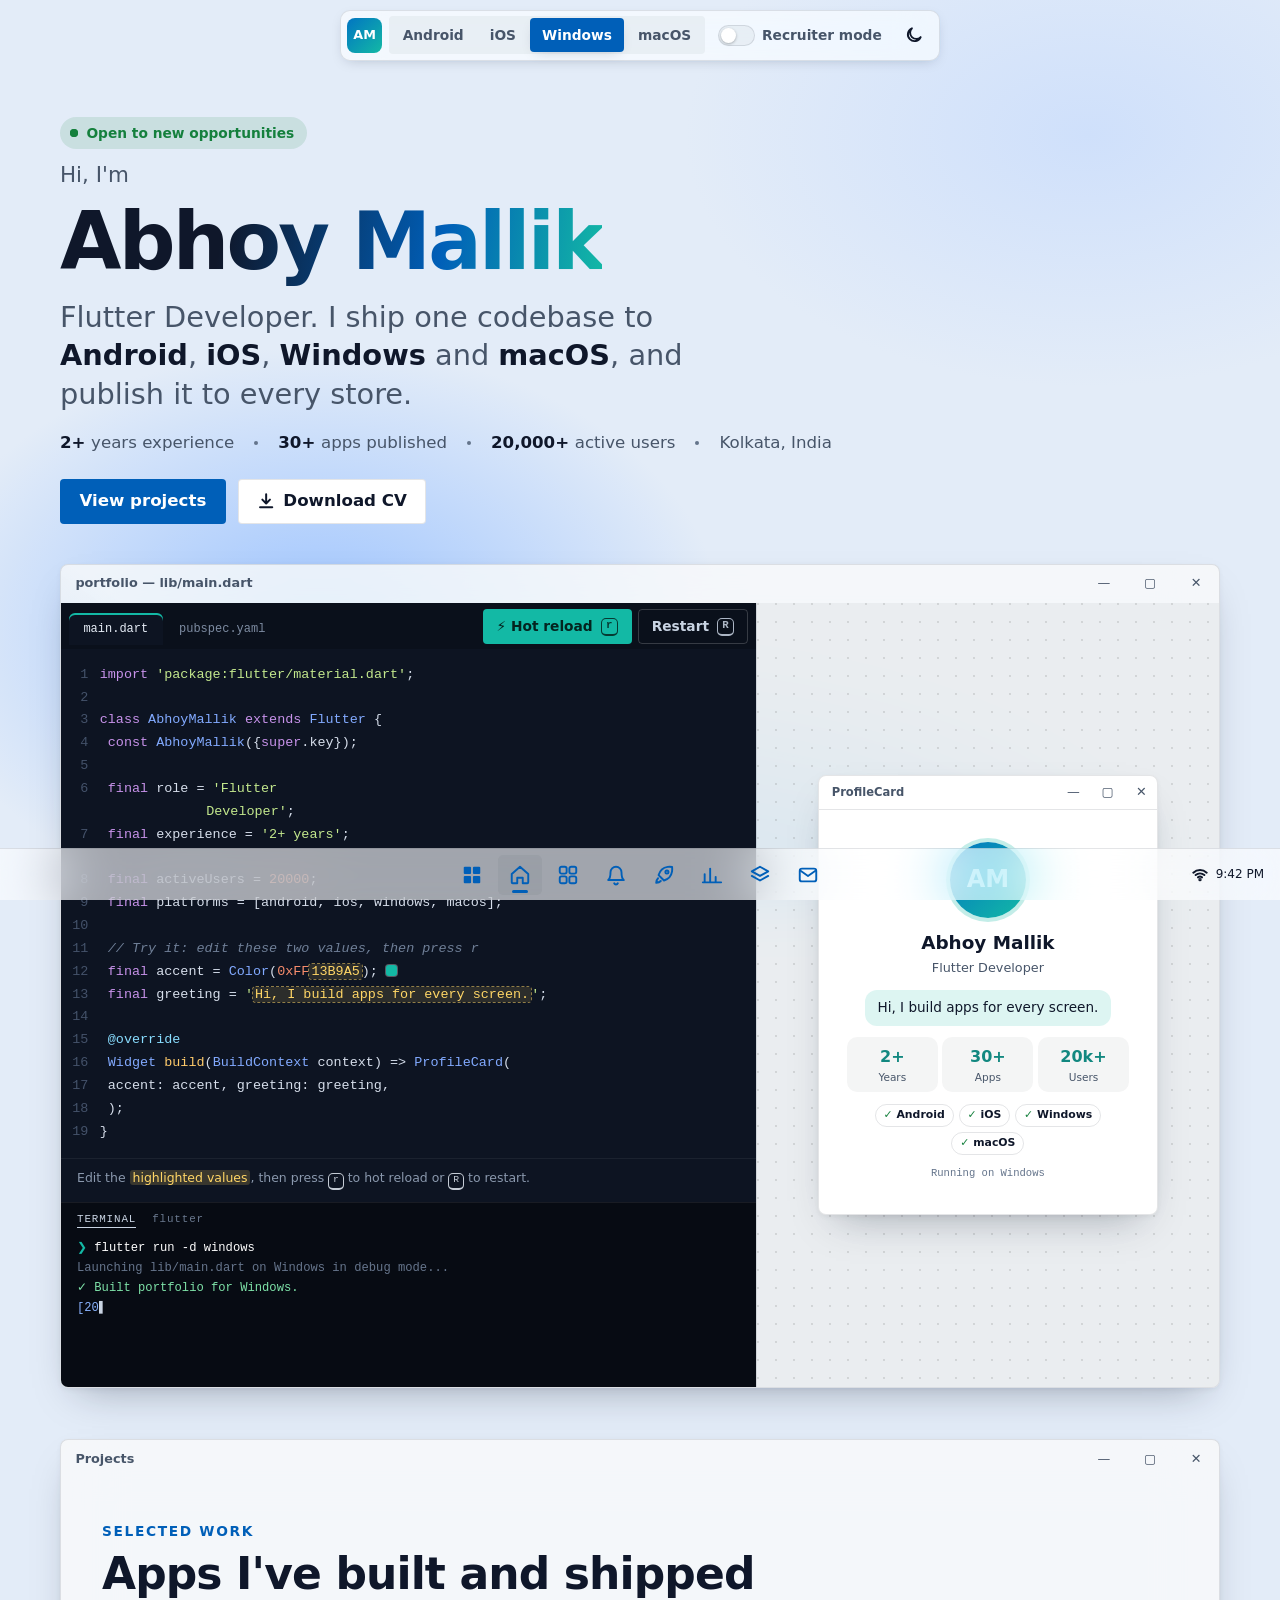
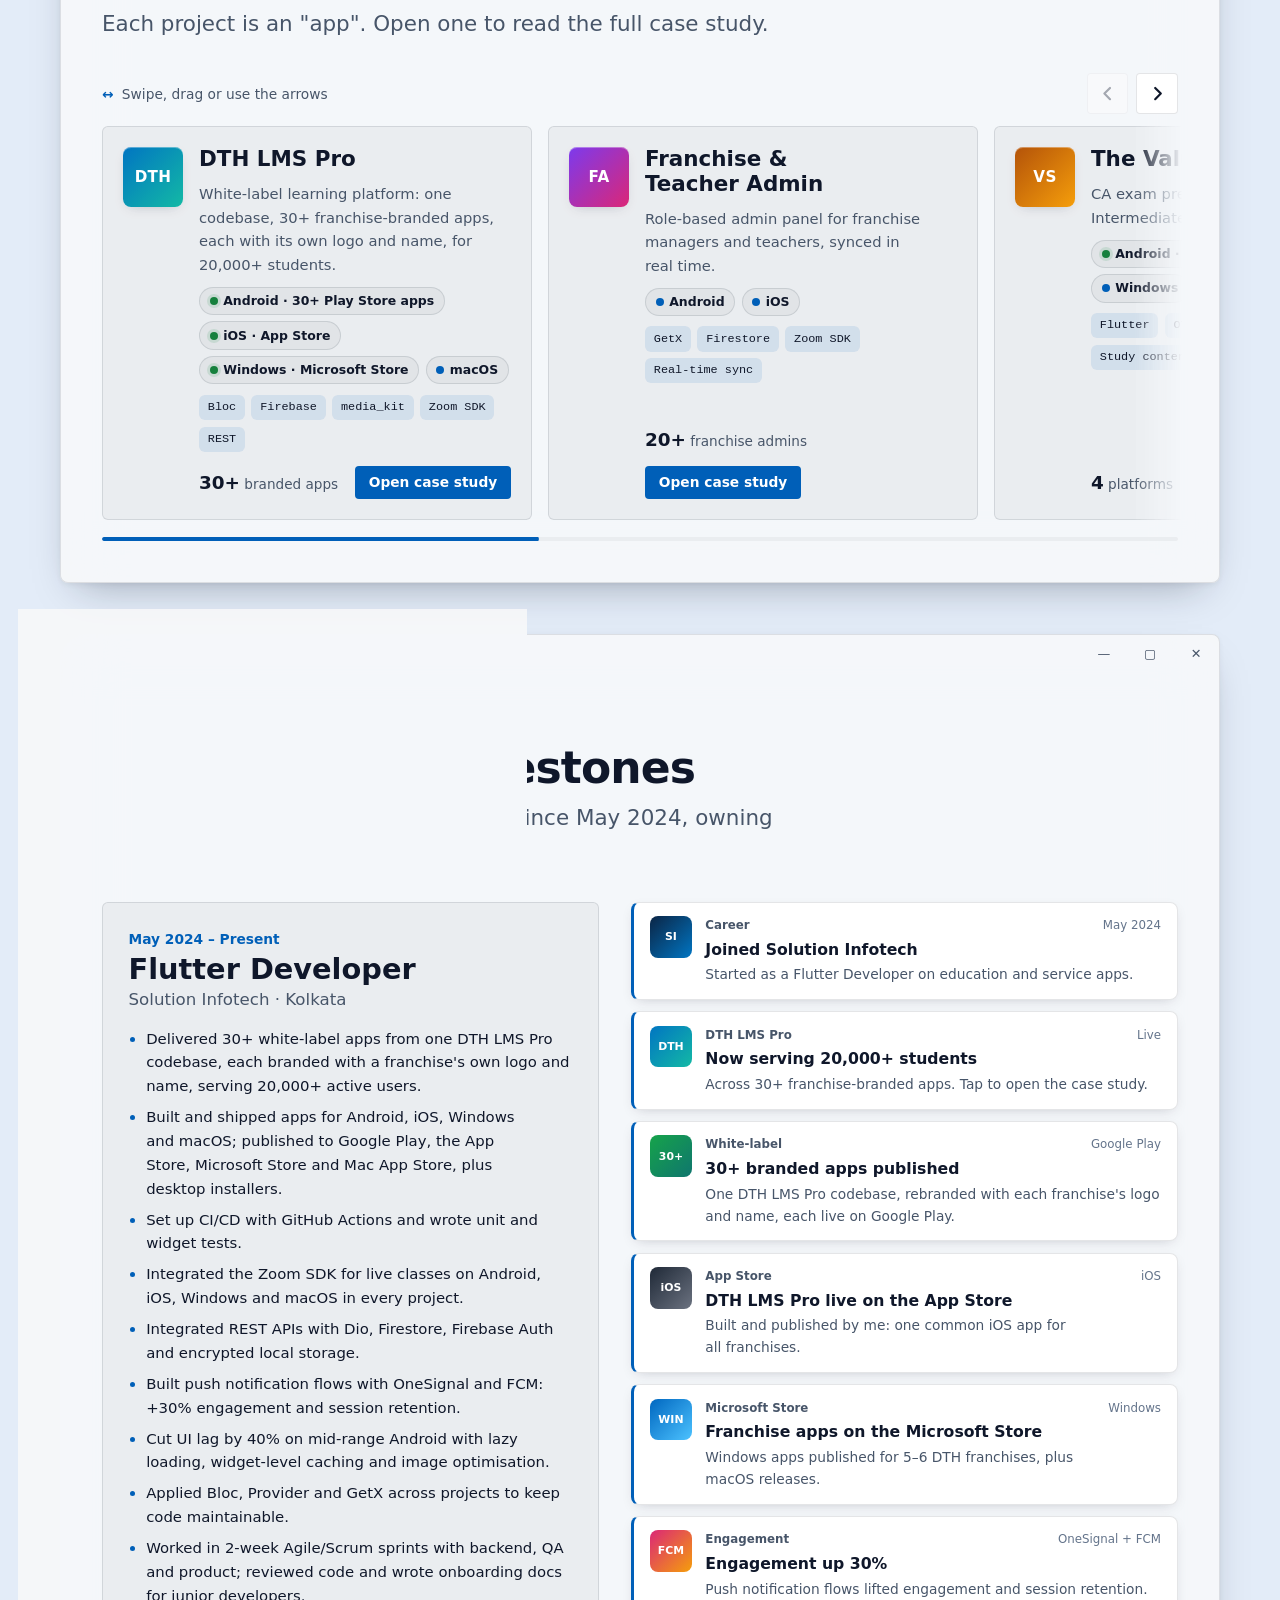
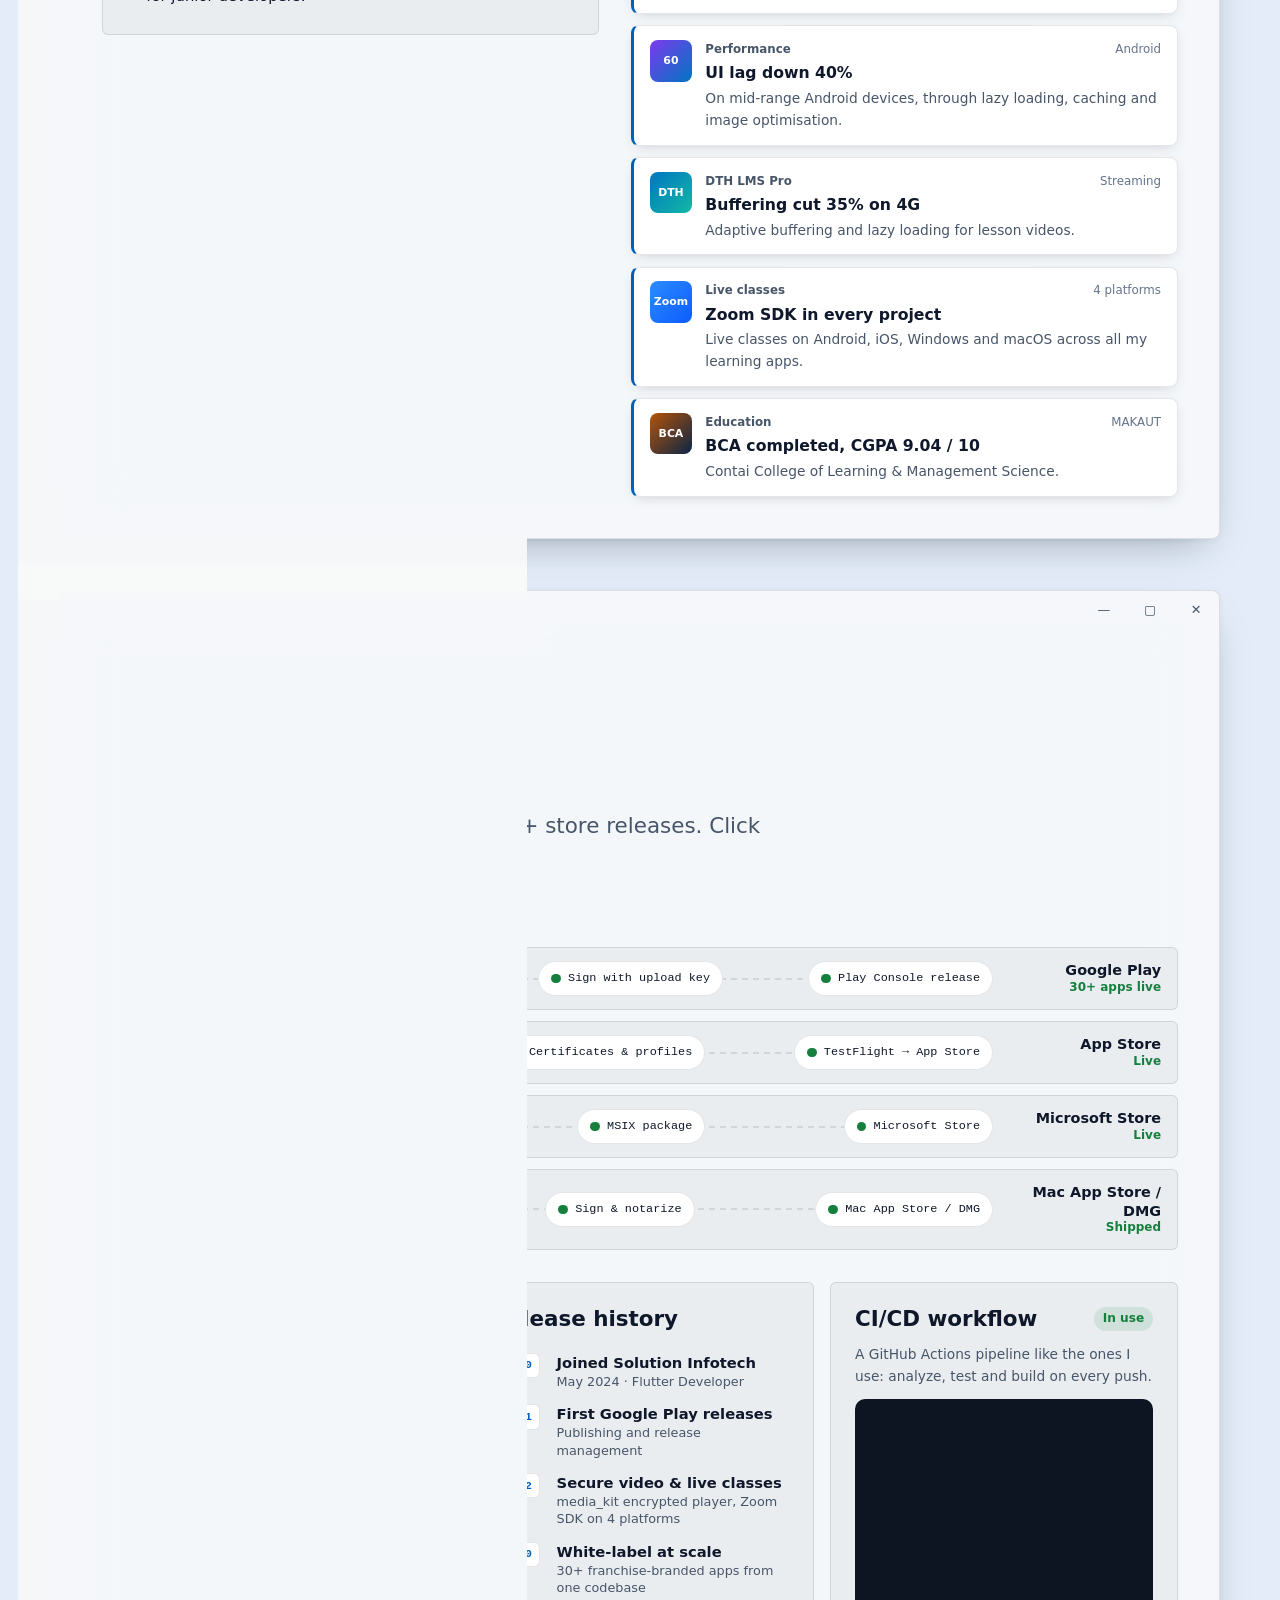
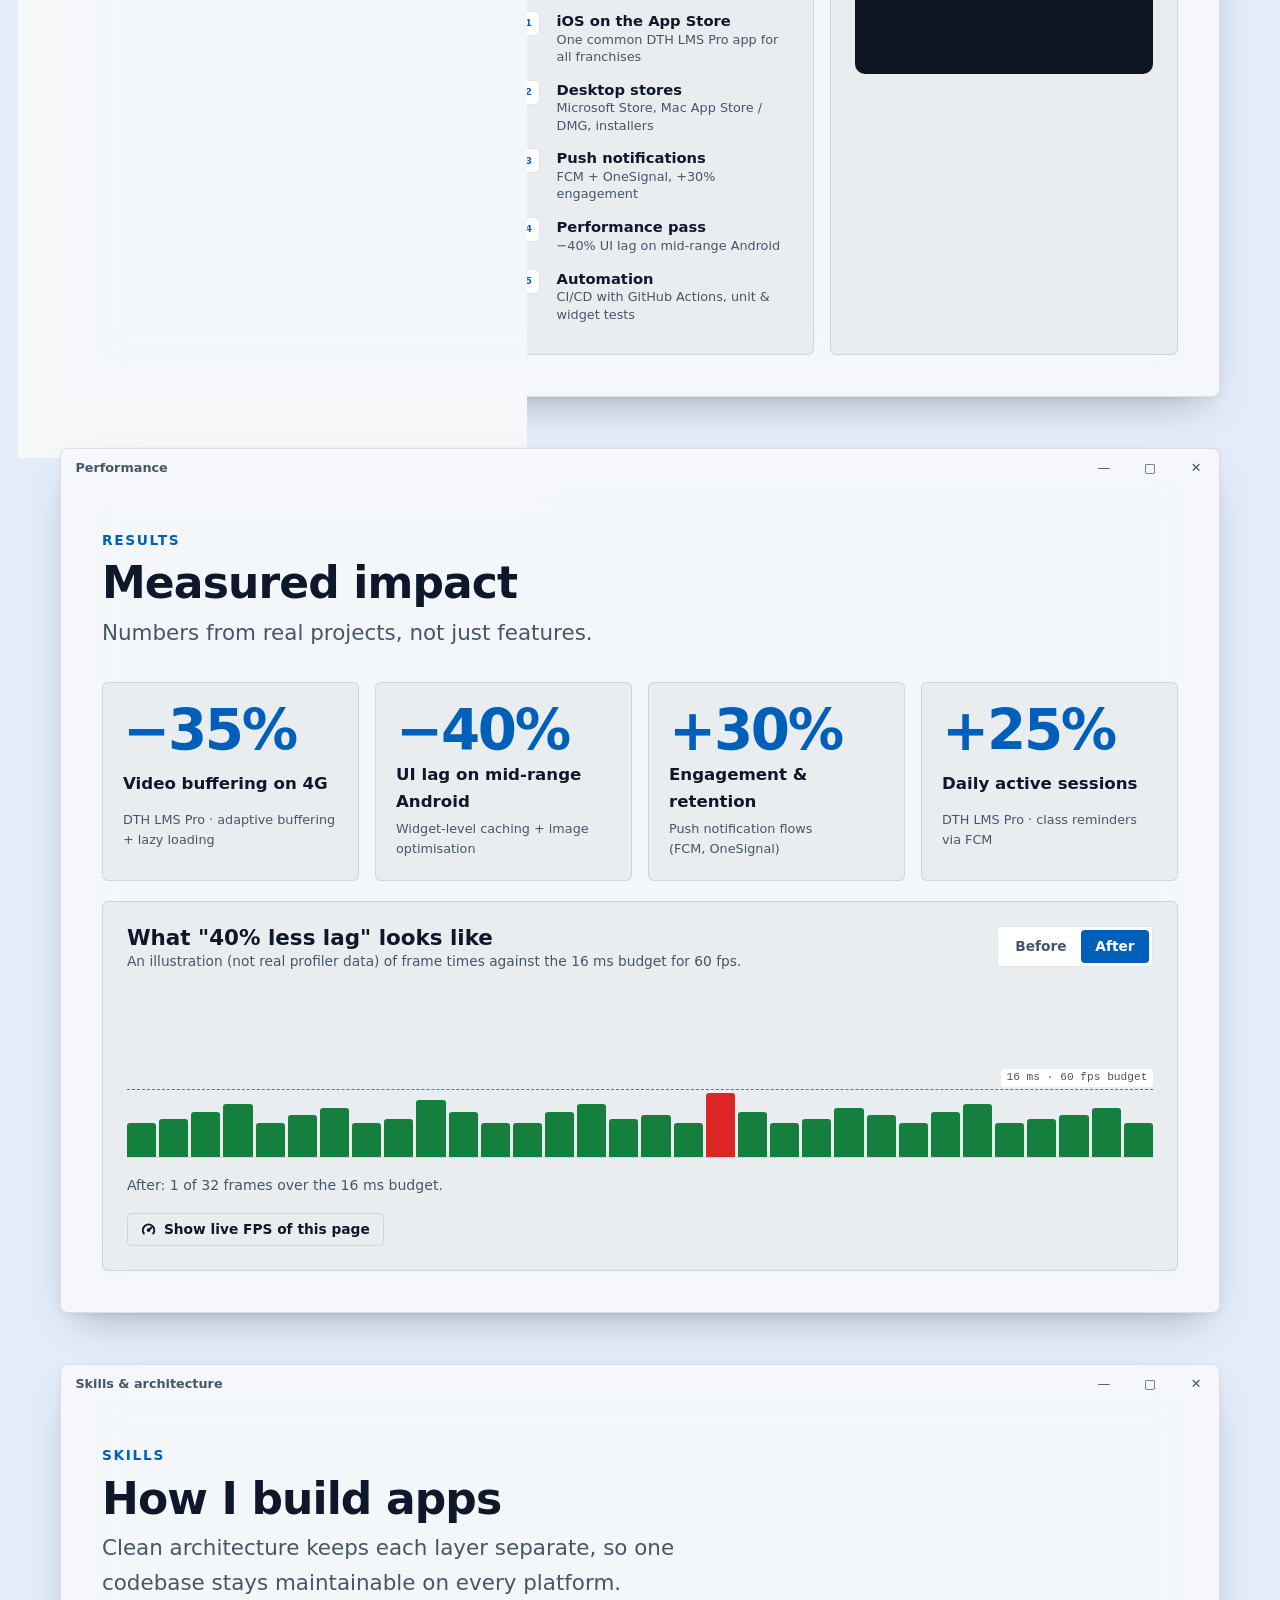
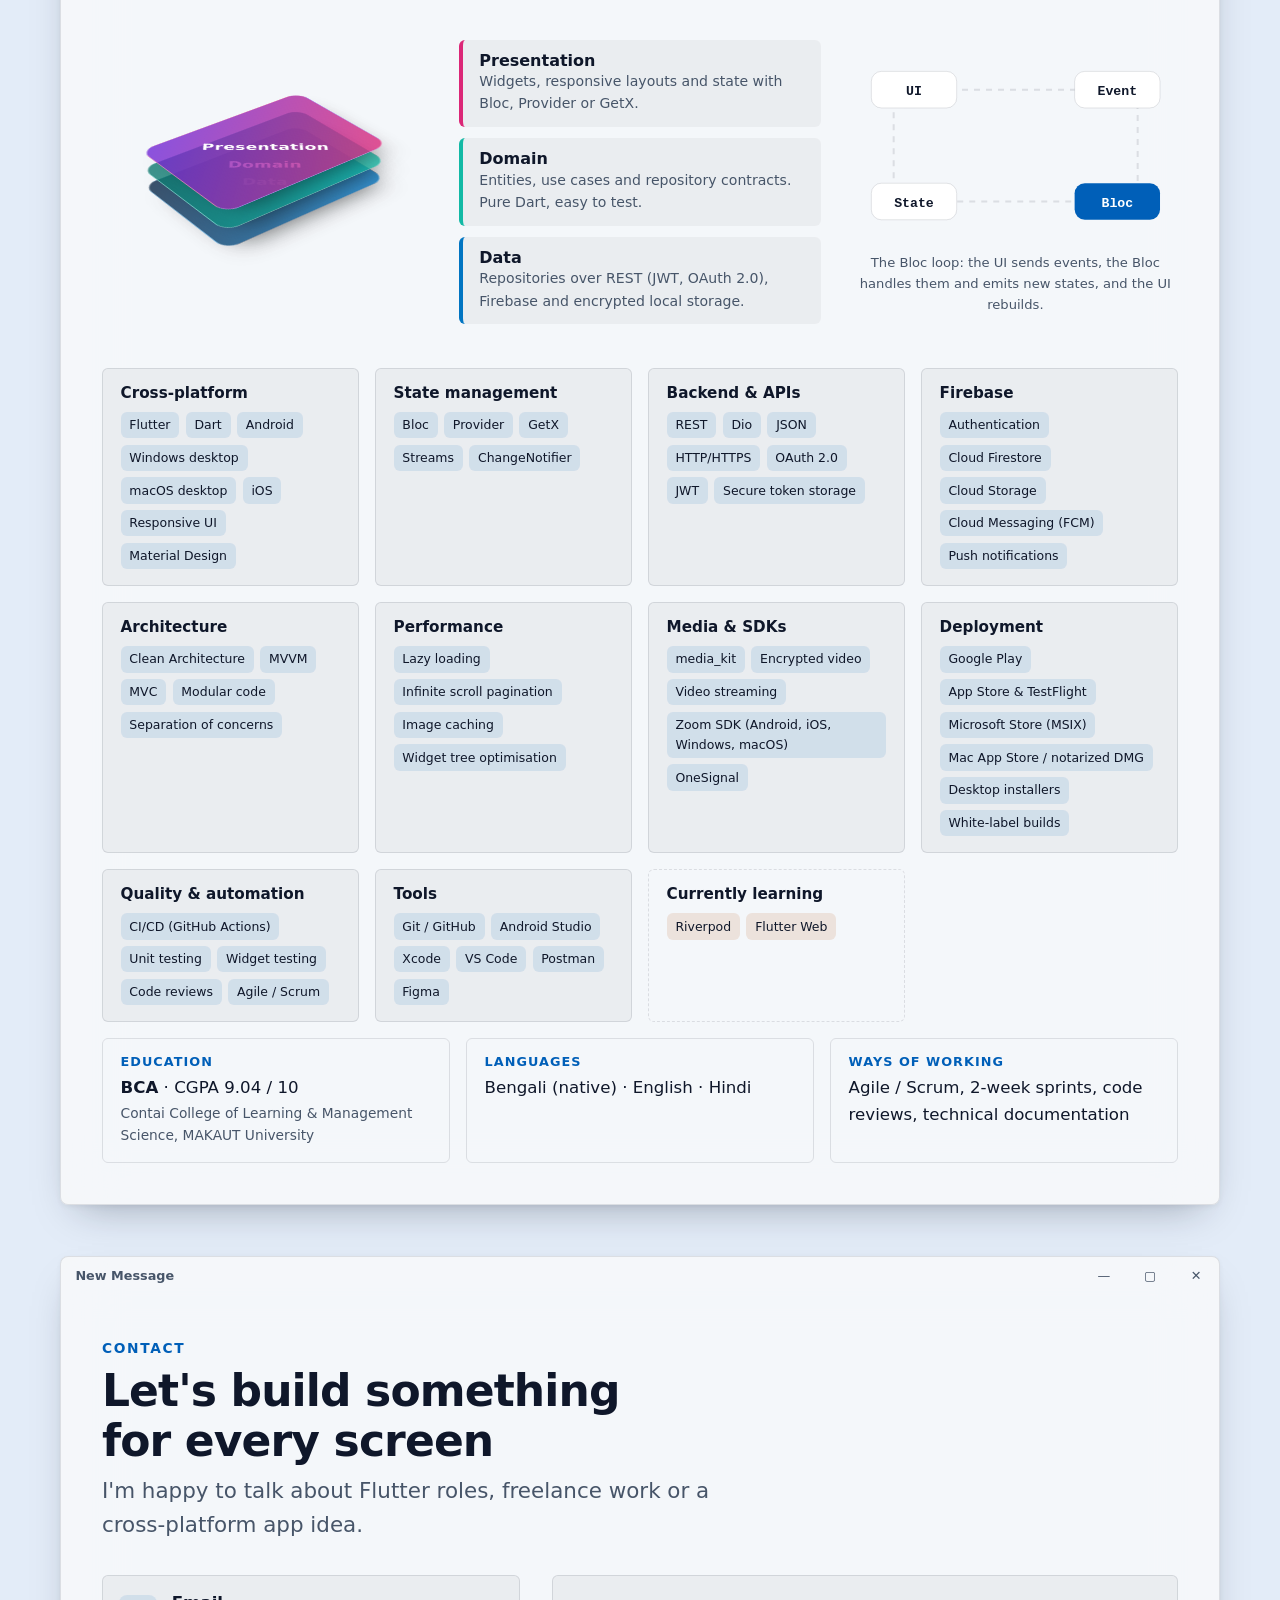
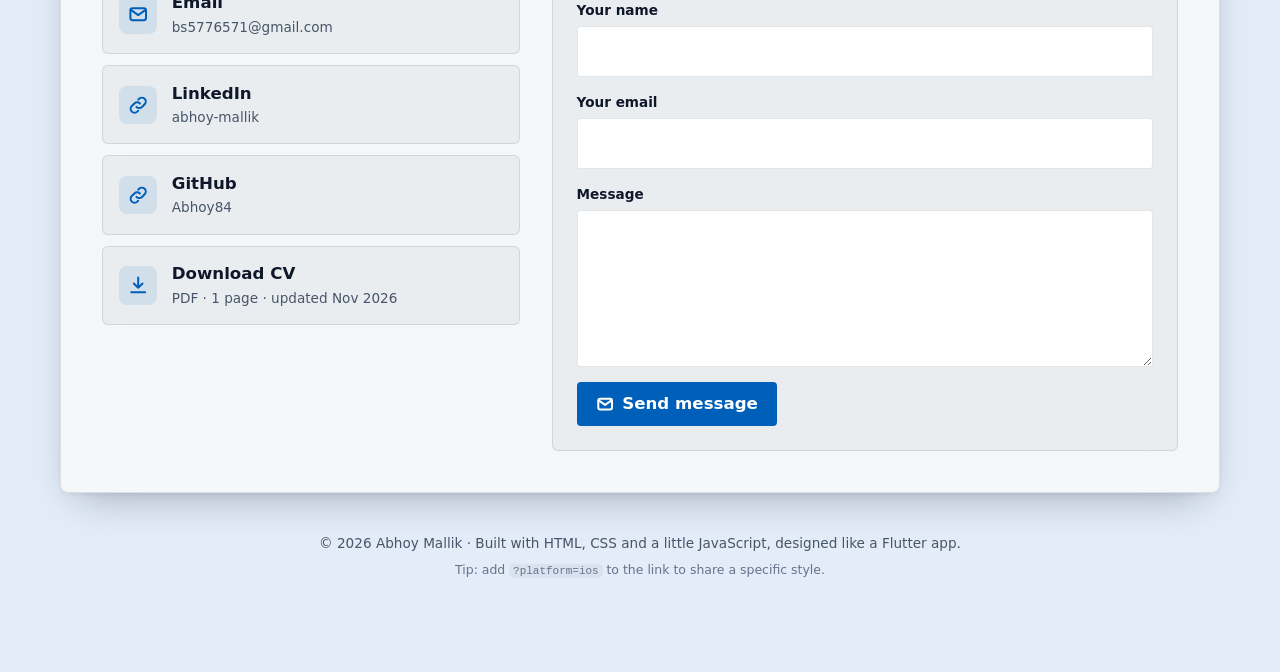
==== commit 3afa0e16: "Add Grahavani project" ====
--- a/index.html
+++ b/index.html
@@ -505,6 +505,32 @@
                   <div class="app-card__foot">
                     <p class="app-card__metric"><strong>4</strong> platforms</p>
                     <button class="btn btn--accent btn--sm" type="button" data-open="case-p2t">Open case study</button>
+                  </div>
+                </div>
+              </div>
+            </article>
+
+            <article class="app-card" style="--app: linear-gradient(135deg,#312E81,#B45309)">
+              <div class="app-card__layout">
+                <div class="app-icon" aria-hidden="true">GV</div>
+                <div class="app-card__body">
+                  <h3>Grahavani</h3>
+                  <p>Vedic astrology app: generate a Kundli from birth details, read the charts and ask an AI astrologer
+                    about your own chart. Personal open-source project.</p>
+                  <ul class="badges" role="list" aria-label="Platforms">
+                    <li class="badge badge--ok">Android</li>
+                    <li class="badge badge--team">Open source</li>
+                  </ul>
+                  <ul class="pills" role="list" aria-label="Tech stack">
+                    <li>Flutter</li>
+                    <li>Riverpod</li>
+                    <li>Gemini AI</li>
+                    <li>Firebase</li>
+                    <li>Hive</li>
+                  </ul>
+                  <div class="app-card__foot">
+                    <p class="app-card__metric"><strong>Offline</strong> Kundli engine</p>
+                    <button class="btn btn--accent btn--sm" type="button" data-open="case-gv">Open case study</button>
                   </div>
                 </div>
               </div>
@@ -1623,6 +1649,90 @@
     </div>
   </dialog>
 
+  <dialog class="case" id="case-gv" aria-labelledby="case-gv-title"
+    style="--app: linear-gradient(135deg,#312E81,#B45309)">
+    <div class="case__head">
+      <span class="app-icon" aria-hidden="true">GV</span>
+      <div>
+        <h2 id="case-gv-title">Grahavani</h2>
+        <p>Vedic astrology &amp; AI astrologer &middot; Flutter, Dart, Riverpod, Hive, Firebase AI (Gemini)</p>
+      </div>
+      <form method="dialog"><button class="icon-btn" aria-label="Close case study"><svg aria-hidden="true">
+            <use href="#i-close" />
+          </svg></button></form>
+    </div>
+    <div class="case__body">
+      <div class="shots" tabindex="0" role="region" aria-label="Grahavani app screenshots. Scroll sideways to see more.">
+        <figure>
+          <img src="assets/img/grahavani/home-forecast.jpg" alt="Grahavani home screen with the Lagna, Moon and Sun signs and today's forecast" loading="lazy" decoding="async" width="540" height="1204">
+          <figcaption>Home &middot; daily forecast</figcaption>
+        </figure>
+        <figure>
+          <img src="assets/img/grahavani/kundli-chart.jpg" alt="North Indian birth chart with planets, retrograde and exalted markers" loading="lazy" decoding="async" width="540" height="1204">
+          <figcaption>Kundli chart</figcaption>
+        </figure>
+        <figure>
+          <img src="assets/img/grahavani/jyotish-guru.jpg" alt="Jyotish Guru AI astrologer answering a question about marriage timing" loading="lazy" decoding="async" width="540" height="1204">
+          <figcaption>Jyotish Guru (AI)</figcaption>
+        </figure>
+        <figure>
+          <img src="assets/img/grahavani/panchang.jpg" alt="Daily Panchang screen" loading="lazy" decoding="async" width="540" height="1204">
+          <figcaption>Panchang</figcaption>
+        </figure>
+        <figure>
+          <img src="assets/img/grahavani/birth-details.jpg" alt="Birth details form with offline place search" loading="lazy" decoding="async" width="540" height="1204">
+          <figcaption>Birth details</figcaption>
+        </figure>
+        <figure>
+          <img src="assets/img/grahavani/more.jpg" alt="More screen with tools and settings" loading="lazy" decoding="async" width="540" height="1204">
+          <figcaption>More</figcaption>
+        </figure>
+      </div>
+      <ul class="badges" role="list" aria-label="Platforms">
+        <li class="badge badge--ok">Android</li>
+        <li class="badge badge--team">Open source &middot; Apache-2.0</li>
+      </ul>
+      <div class="case__cols">
+        <div>
+          <h3>The problem</h3>
+          <p>Most Kundli apps need an account, send birth details to a server and charge for readings. I wanted a
+            Vedic astrology app that calculates on the phone, keeps birth data private and costs nothing to run.</p>
+        </div>
+        <div>
+          <h3>My role</h3>
+          <p>Personal project, built end to end by me: product plan, calculation engine, UI, AI integration, tests and
+            documentation. Source is public on <a href="https://github.com/Abhoy84/grahavani" target="_blank"
+              rel="noopener">GitHub</a>.</p>
+        </div>
+      </div>
+      <h3>Approach</h3>
+      <ul class="case__list">
+        <li>Pure-Dart calculation engine: planets, Lagna, nakshatras, Navamsa (D9), Vimshottari dasha and Panchang,
+          using the Lahiri ayanamsa. It runs fully offline.</li>
+        <li>Planet positions come from a compact Chebyshev table built from NASA/JPL DE440s, covering 1850&ndash;2150, and
+          are tested against Swiss Ephemeris (planets within 3&ndash;4 arcseconds).</li>
+        <li>North and South Indian charts drawn with custom painters, plus planet table, dasha timeline, Avakhada and
+          Manglik, Kaal Sarp and Sade Sati doshas.</li>
+        <li>Rule-based forecasts for Today, Week, Month and Year from Vedic transits, so the same chart always gives
+          the same reading.</li>
+        <li>Jyotish Guru: Gemini through Firebase AI Logic, with streamed replies and voice input. It receives only the
+          calculated chart, never the name, birth date, time or place. Daily free limits come from Remote Config.</li>
+        <li>Birth place search: an offline list of about 70,000 towns, plus online village search and current location,
+          with the historical time zone worked out for each place.</li>
+        <li>Birth details stored only on the device (Hive). Google sign-in is optional; everything works as a guest.</li>
+        <li>Riverpod and go_router for state and navigation, with unit and widget tests for the engine, forecasts, chat
+          and auth.</li>
+      </ul>
+      <h3>Results</h3>
+      <div class="case__results">
+        <div><strong>Offline</strong><span>Kundli calculations, no server</span></div>
+        <div><strong>1850&ndash;2150</strong><span>birth years supported</span></div>
+        <div><strong>25</strong><span>test files</span></div>
+        <div><strong>$0</strong><span>running cost (free tiers)</span></div>
+      </div>
+    </div>
+  </dialog>
+
   <!-- ============ Live regions & overlays ============ -->
   <div class="toast" id="toast" role="status" aria-live="polite"></div>
   <p class="sr-only" id="sr-status" aria-live="polite"></p>
--- a/css/sections.css
+++ b/css/sections.css
@@ -743,6 +743,26 @@
   .mock__otp b { width: 22px; height: 28px; border-radius: 6px; border: 2px solid var(--border); }
   @media (max-width: 560px) { .mock__window { display: none; } .mock__window--wide { display: block; } }
 
+  /* Real app screenshots (swipeable row inside a case study) */
+  .shots {
+    display: flex; gap: .9rem; align-items: flex-start;
+    padding: 1.1rem;
+    border-radius: var(--radius-sm);
+    background: radial-gradient(circle at 1px 1px, rgb(127 127 127 / .2) 1px, transparent 0) 0 0 / 16px 16px, var(--surface-2);
+    overflow-x: auto; overscroll-behavior-x: contain;
+    scroll-snap-type: x proximity;
+    scrollbar-width: thin;
+  }
+  .shots figure { flex: none; width: clamp(150px, 38vw, 200px); margin: 0; scroll-snap-align: center; }
+  .shots img {
+    display: block; width: 100%; height: auto;
+    aspect-ratio: 540 / 1204;
+    border: 5px solid #111; border-radius: 20px;
+    background: var(--surface-solid);
+    box-shadow: var(--shadow-sm);
+  }
+  .shots figcaption { margin-top: .45rem; text-align: center; font-size: .75rem; color: var(--muted); }
+
   /* ===================== Toast ===================== */
   .toast {
     position: fixed; z-index: 90;
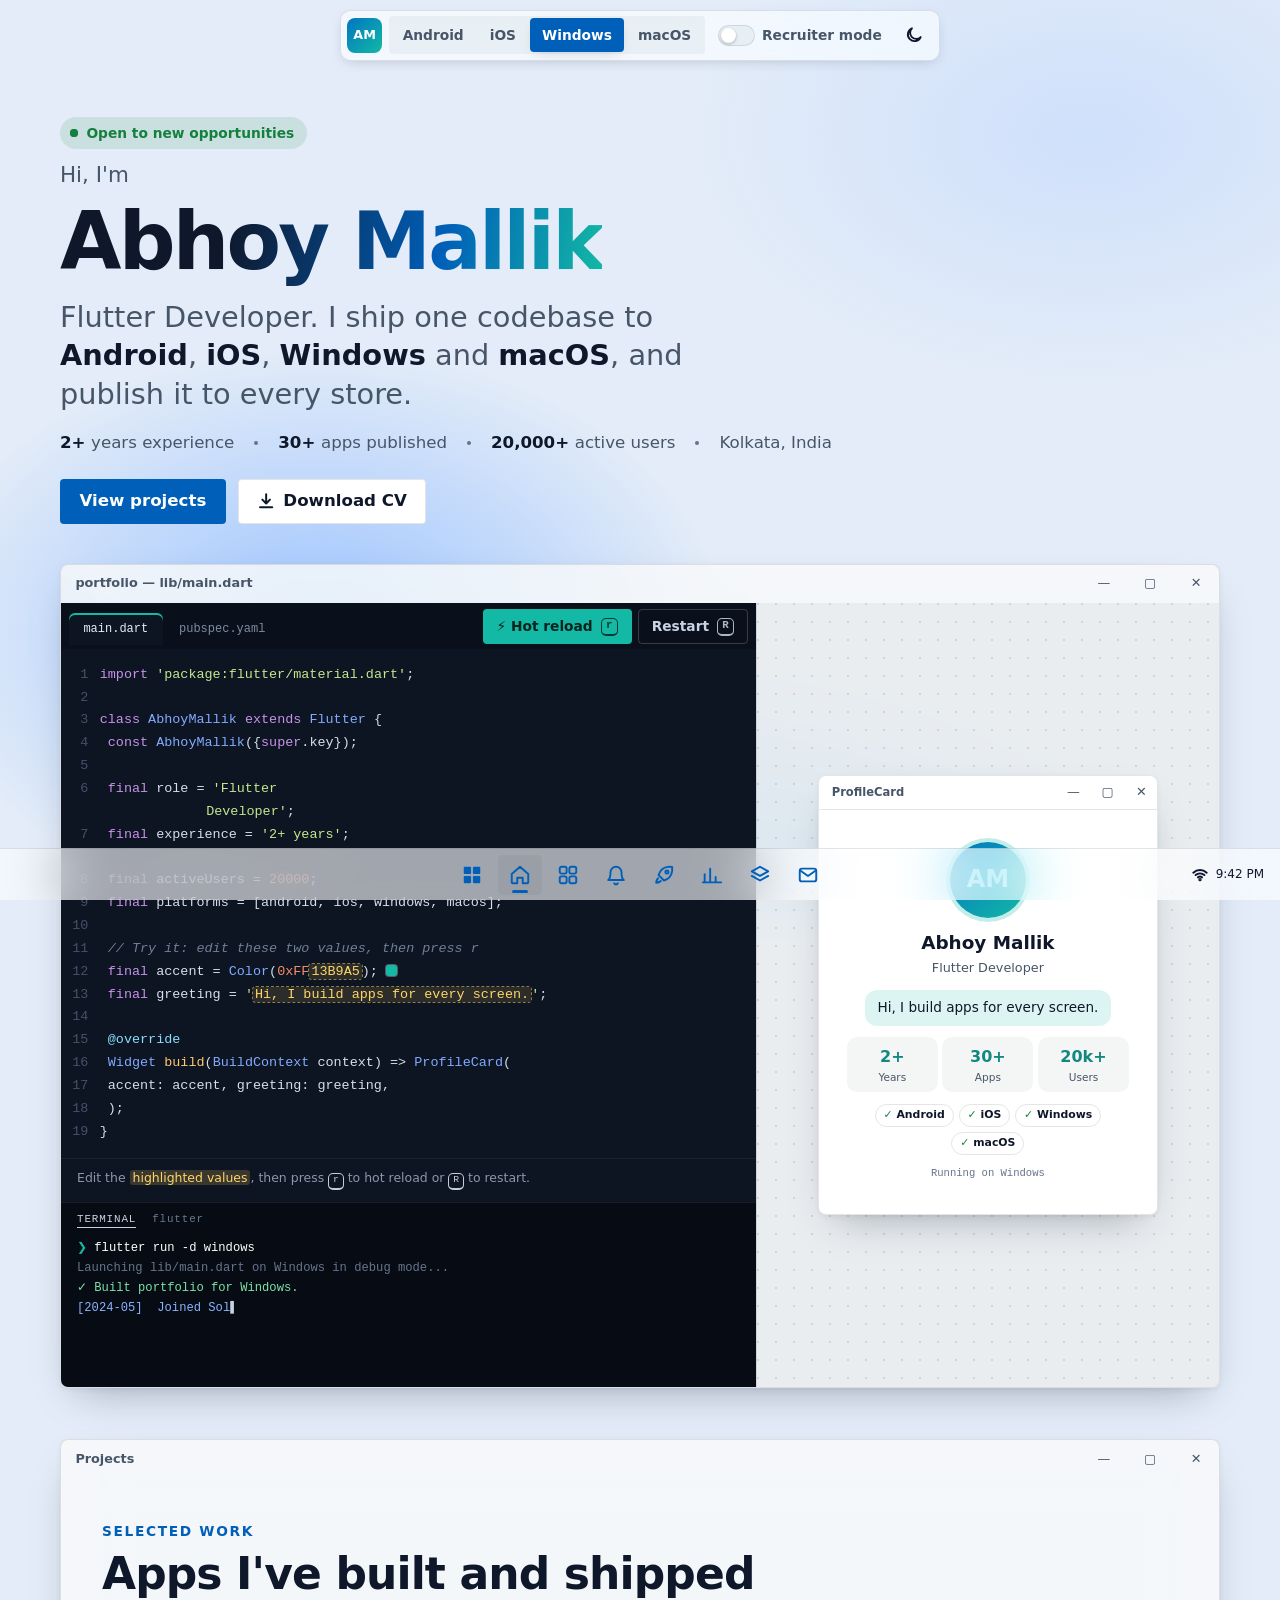
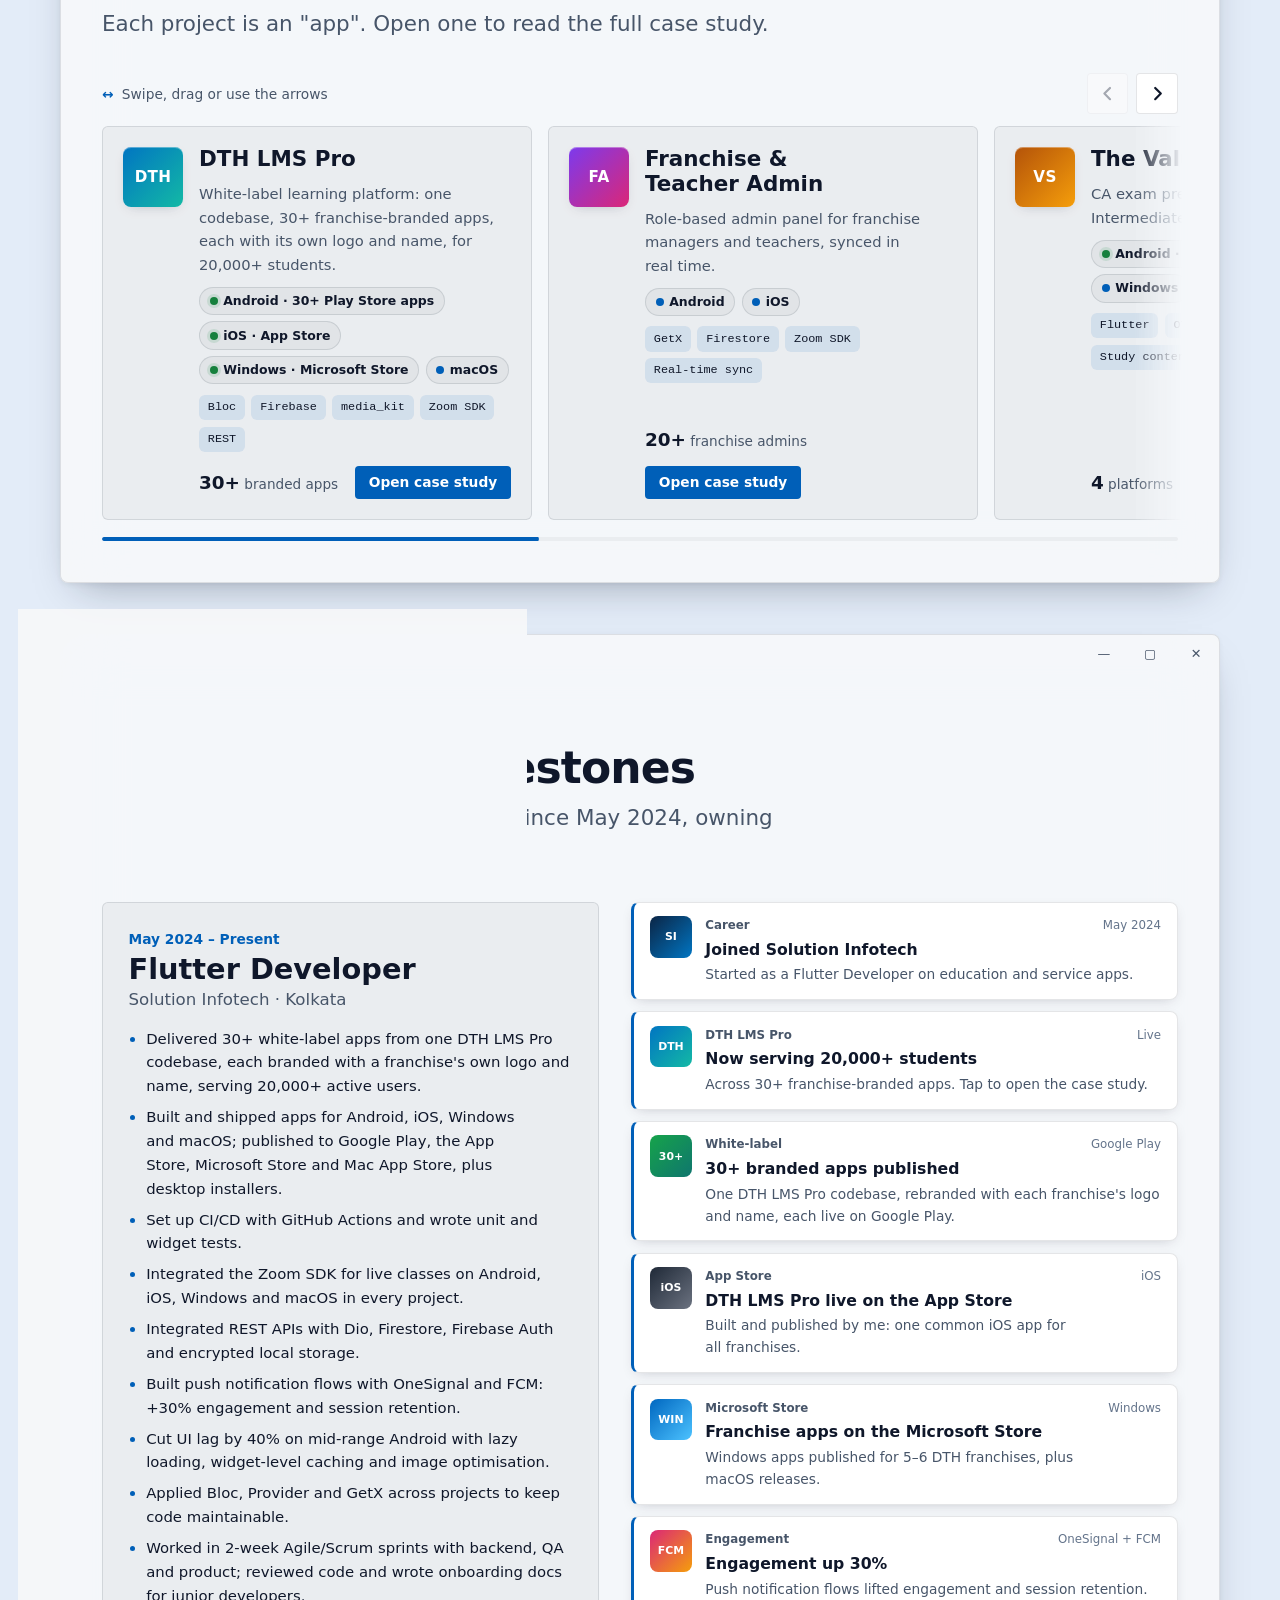
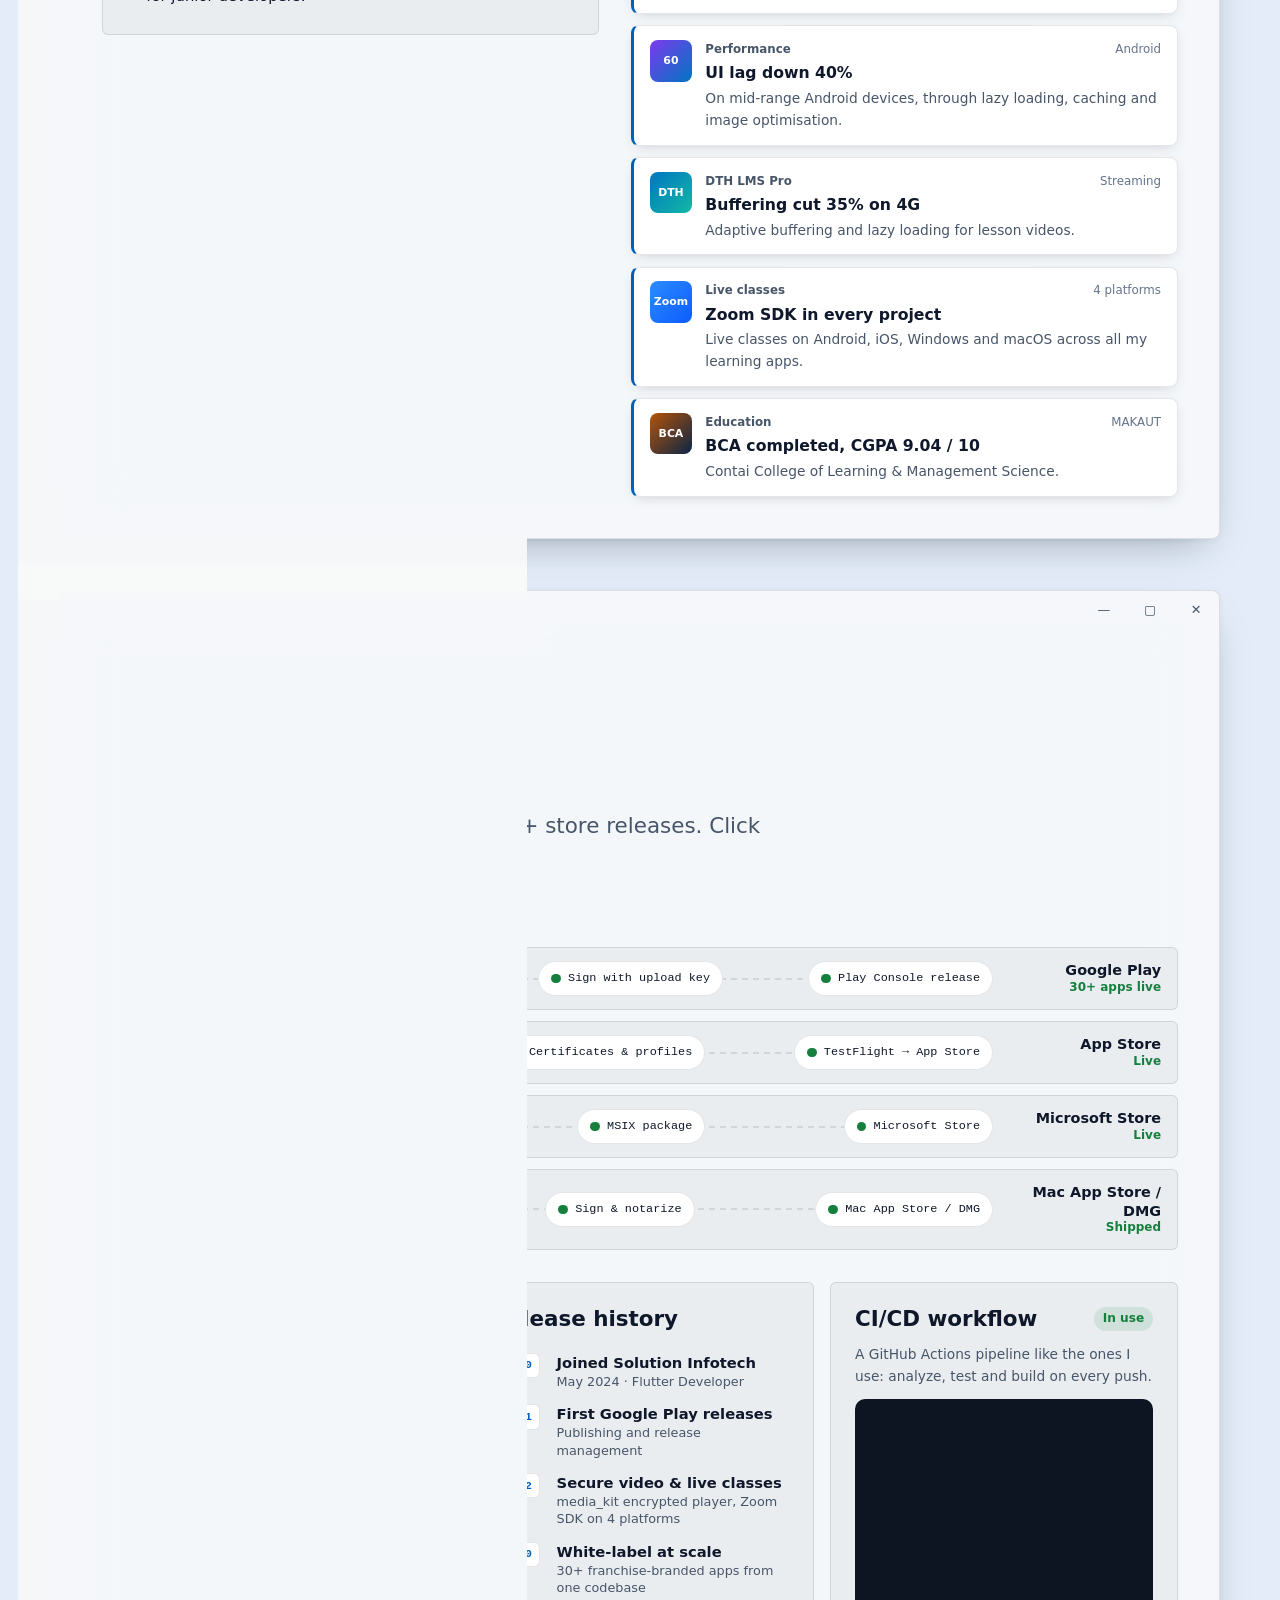
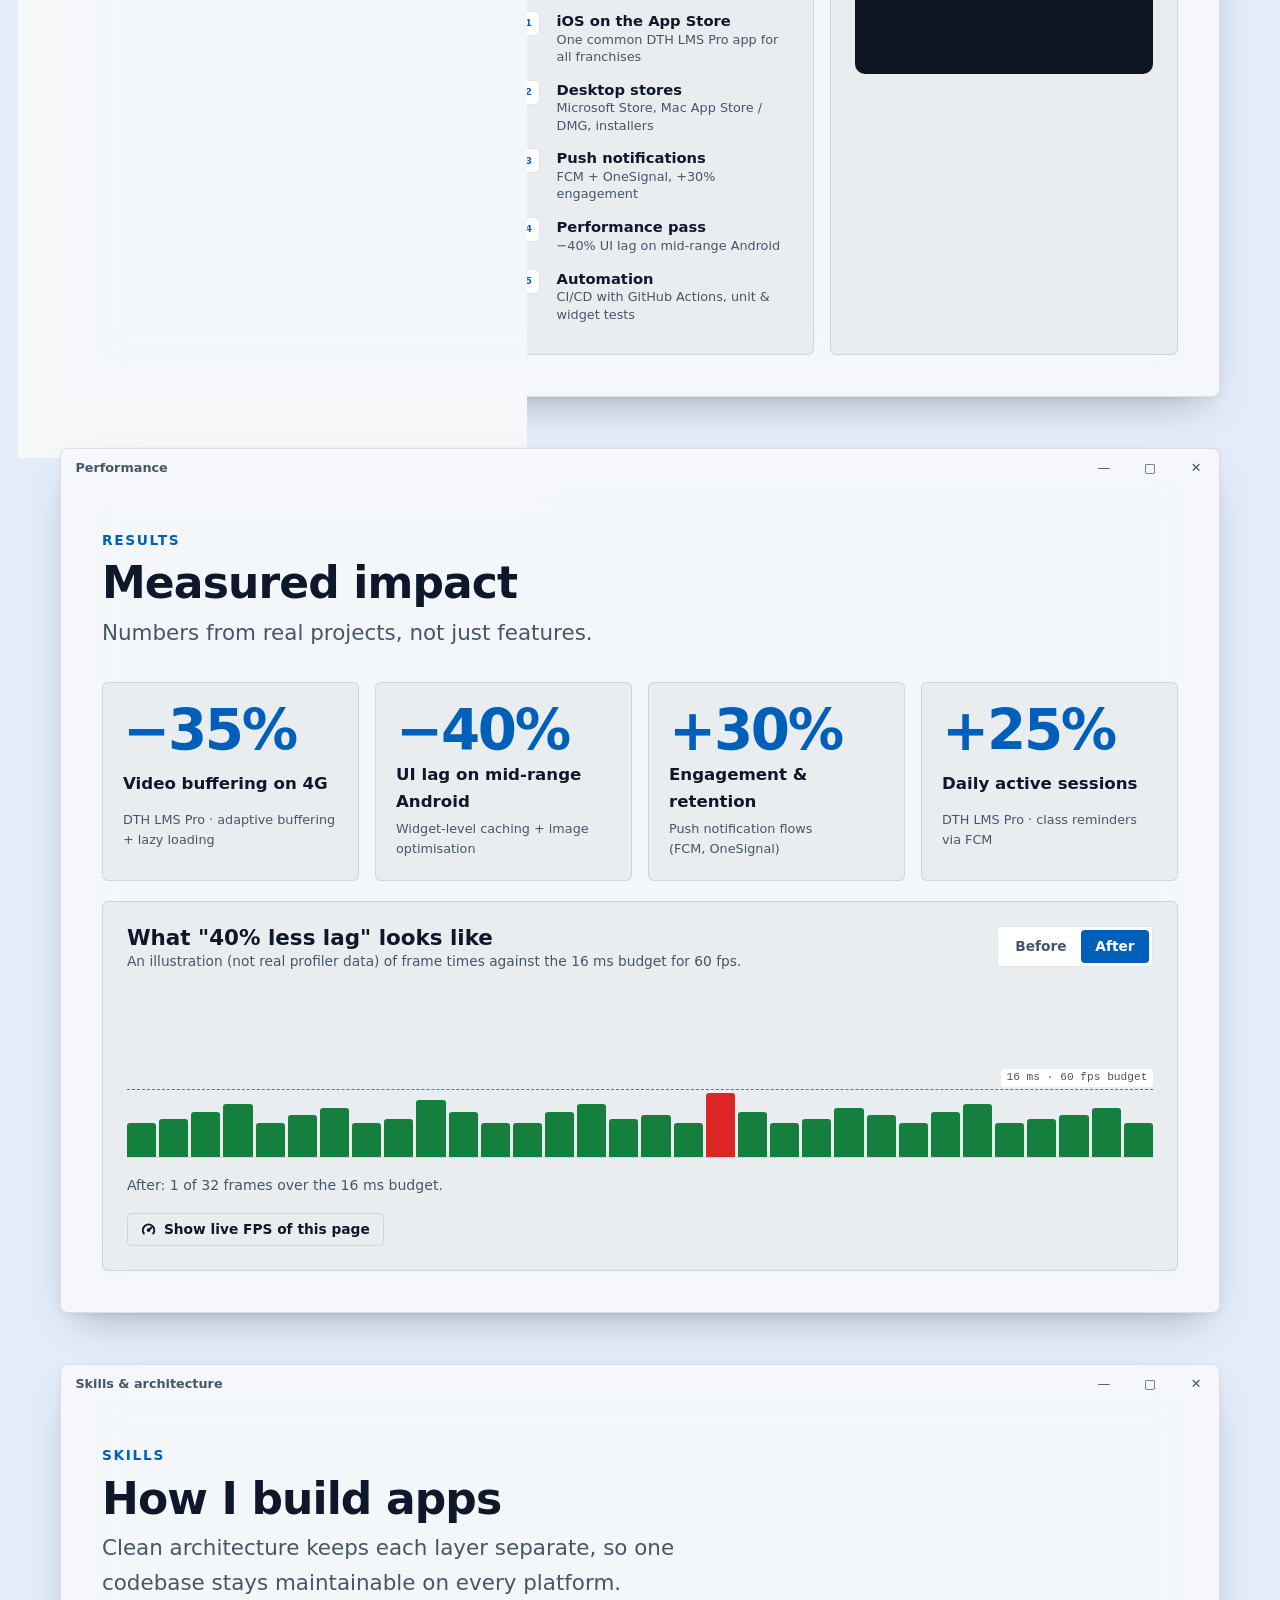
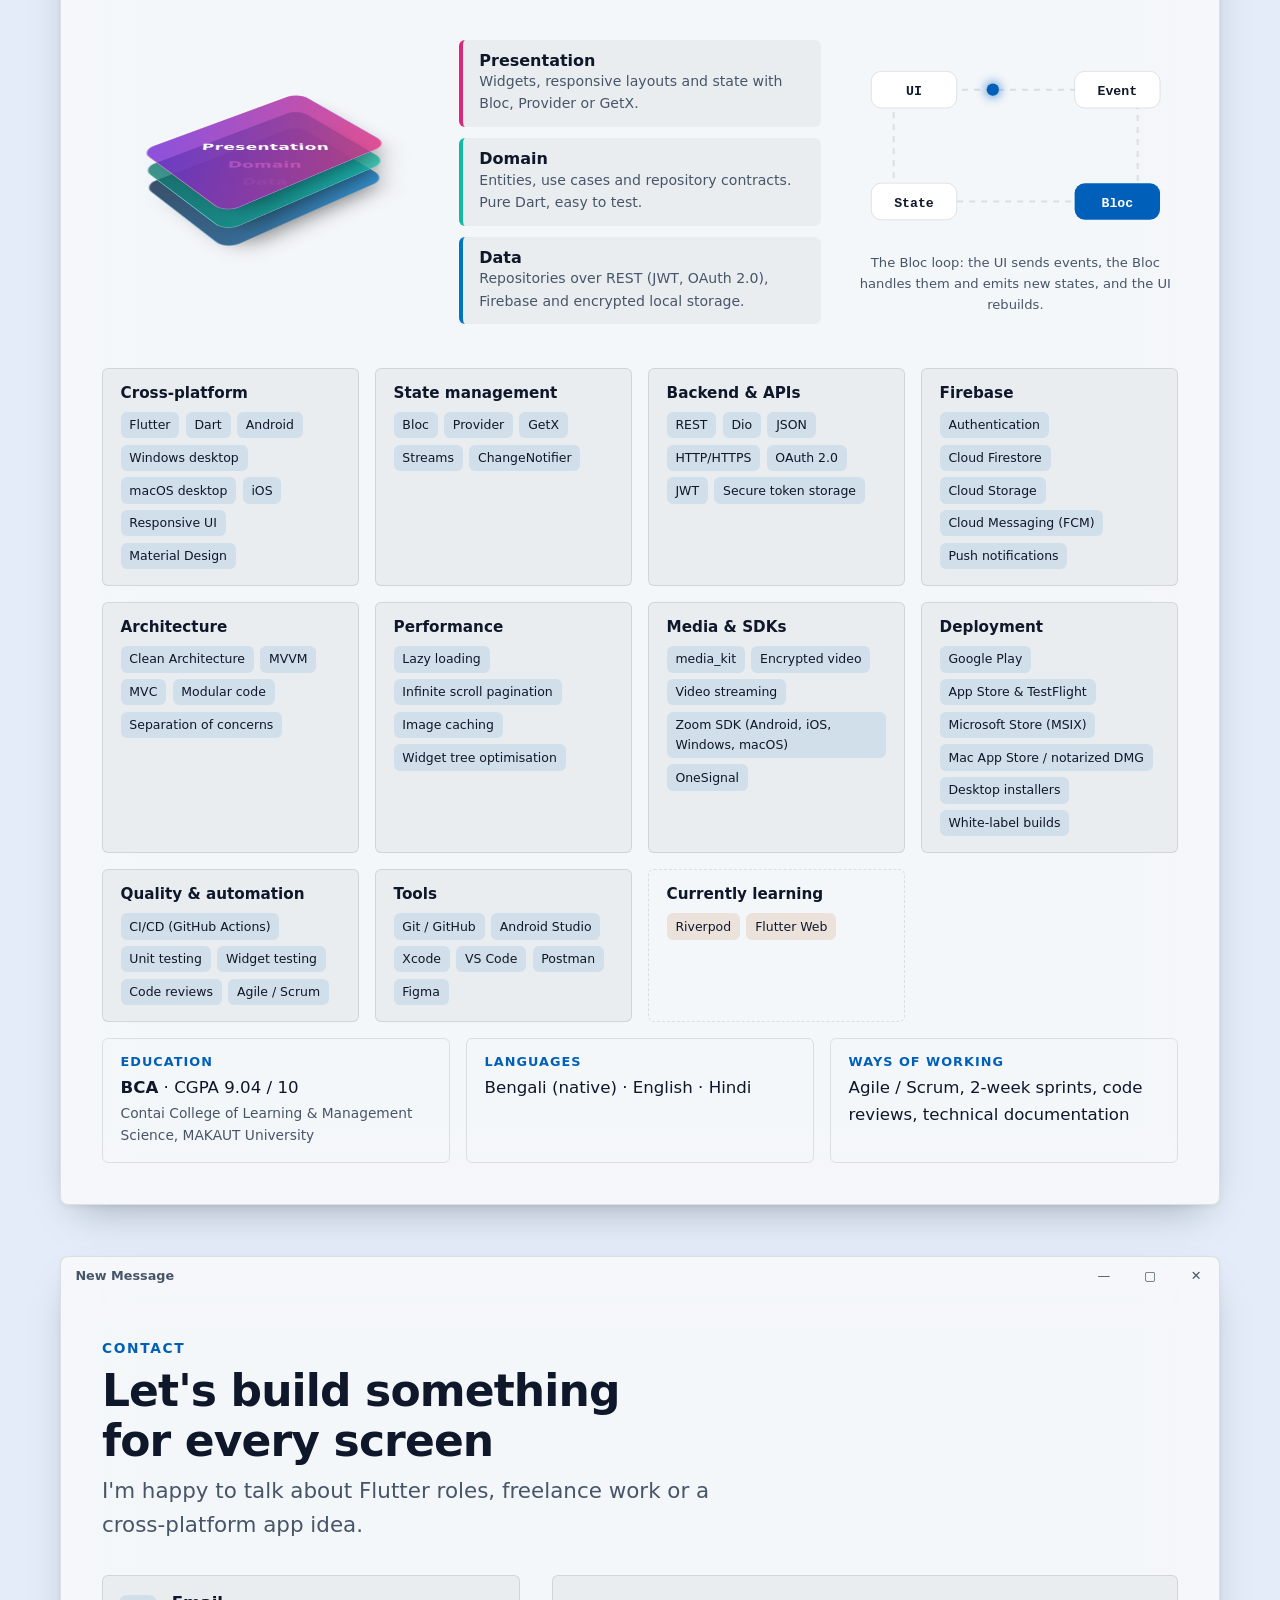
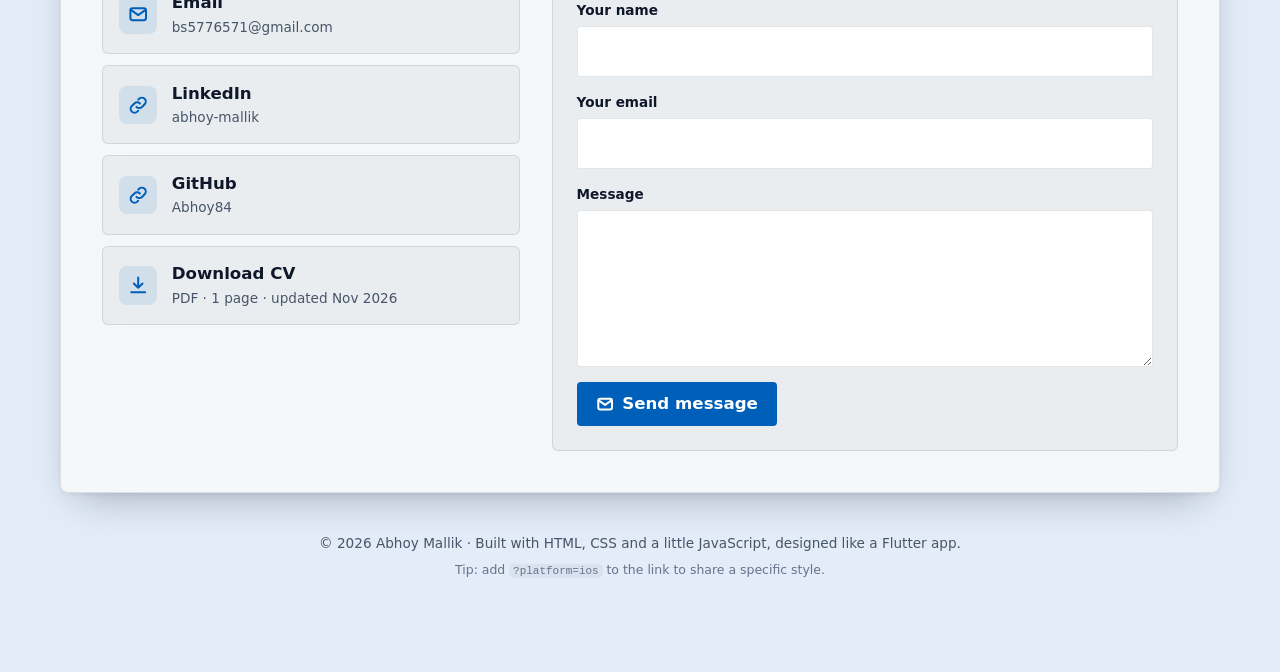
==== commit ed4e2486: "Add Teacher Admin screenshots, Grahavani images to WebP" ====
--- a/index.html
+++ b/index.html
@@ -1432,17 +1432,43 @@
           </svg></button></form>
     </div>
     <div class="case__body">
-      <div class="mock" aria-hidden="true">
-        <div class="mock__window mock__window--wide">
-          <div class="mock__titlebar"><span class="lights"><i></i><i></i><i></i></span></div>
-          <div class="mock__desk">
-            <div class="mock__side"><i></i><i></i><i></i><i></i></div>
-            <div class="mock__main">
-              <div class="mock__tiles"><b></b><b></b><b></b></div>
-              <div class="mock__chart"></div><i></i><i class="short"></i>
-            </div>
-          </div>
-        </div>
+      <div class="shots" tabindex="0" role="region" aria-label="Teacher Admin app screenshots. Scroll sideways to see more.">
+        <figure>
+          <img src="assets/img/teacher-admin/home.webp" alt="Teacher Admin home with quick actions and the management hub" decoding="async" fetchpriority="low" width="400" height="892">
+          <figcaption>Home &middot; management hub</figcaption>
+        </figure>
+        <figure>
+          <img src="assets/img/teacher-admin/add-student.webp" alt="Enroll student form with student details and package selection" decoding="async" fetchpriority="low" width="400" height="892">
+          <figcaption>Enroll student</figcaption>
+        </figure>
+        <figure>
+          <img src="assets/img/teacher-admin/scheduled-classes.webp" alt="Scheduled live classes with today, upcoming and past tabs" decoding="async" fetchpriority="low" width="400" height="892">
+          <figcaption>Scheduled classes</figcaption>
+        </figure>
+        <figure>
+          <img src="assets/img/teacher-admin/attendance.webp" alt="Student attendance tracker grouped by date" decoding="async" fetchpriority="low" width="400" height="892">
+          <figcaption>Attendance</figcaption>
+        </figure>
+        <figure>
+          <img src="assets/img/teacher-admin/course-packages.webp" alt="Catalog manager listing course packages with live, PDF and quiz counts" decoding="async" fetchpriority="low" width="400" height="892">
+          <figcaption>Course packages</figcaption>
+        </figure>
+        <figure>
+          <img src="assets/img/teacher-admin/activation-reports.webp" alt="Activation reports with total, active, inactive and free counts" decoding="async" fetchpriority="low" width="400" height="892">
+          <figcaption>Activation reports</figcaption>
+        </figure>
+        <figure>
+          <img src="assets/img/teacher-admin/coupons.webp" alt="Coupons list with discount, usage and validity dates" decoding="async" fetchpriority="low" width="400" height="892">
+          <figcaption>Coupons</figcaption>
+        </figure>
+        <figure>
+          <img src="assets/img/teacher-admin/support-tickets.webp" alt="Support tickets with status filters, priority and franchise" decoding="async" fetchpriority="low" width="400" height="892">
+          <figcaption>Support tickets</figcaption>
+        </figure>
+        <figure>
+          <img src="assets/img/teacher-admin/profile.webp" alt="My account screen with dark mode and feature shortcuts" decoding="async" fetchpriority="low" width="400" height="892">
+          <figcaption>My account</figcaption>
+        </figure>
       </div>
       <ul class="badges" role="list" aria-label="Platforms">
         <li class="badge badge--ok">Android</li>
@@ -1664,27 +1690,27 @@
     <div class="case__body">
       <div class="shots" tabindex="0" role="region" aria-label="Grahavani app screenshots. Scroll sideways to see more.">
         <figure>
-          <img src="assets/img/grahavani/home-forecast.jpg" alt="Grahavani home screen with the Lagna, Moon and Sun signs and today's forecast" loading="lazy" decoding="async" width="540" height="1204">
+          <img src="assets/img/grahavani/home-forecast.webp" alt="Grahavani home screen with the Lagna, Moon and Sun signs and today's forecast" decoding="async" fetchpriority="low" width="400" height="892">
           <figcaption>Home &middot; daily forecast</figcaption>
         </figure>
         <figure>
-          <img src="assets/img/grahavani/kundli-chart.jpg" alt="North Indian birth chart with planets, retrograde and exalted markers" loading="lazy" decoding="async" width="540" height="1204">
+          <img src="assets/img/grahavani/kundli-chart.webp" alt="North Indian birth chart with planets, retrograde and exalted markers" decoding="async" fetchpriority="low" width="400" height="892">
           <figcaption>Kundli chart</figcaption>
         </figure>
         <figure>
-          <img src="assets/img/grahavani/jyotish-guru.jpg" alt="Jyotish Guru AI astrologer answering a question about marriage timing" loading="lazy" decoding="async" width="540" height="1204">
+          <img src="assets/img/grahavani/jyotish-guru.webp" alt="Jyotish Guru AI astrologer answering a question about marriage timing" decoding="async" fetchpriority="low" width="400" height="892">
           <figcaption>Jyotish Guru (AI)</figcaption>
         </figure>
         <figure>
-          <img src="assets/img/grahavani/panchang.jpg" alt="Daily Panchang screen" loading="lazy" decoding="async" width="540" height="1204">
+          <img src="assets/img/grahavani/panchang.webp" alt="Daily Panchang screen" decoding="async" fetchpriority="low" width="400" height="892">
           <figcaption>Panchang</figcaption>
         </figure>
         <figure>
-          <img src="assets/img/grahavani/birth-details.jpg" alt="Birth details form with offline place search" loading="lazy" decoding="async" width="540" height="1204">
+          <img src="assets/img/grahavani/birth-details.webp" alt="Birth details form with offline place search" decoding="async" fetchpriority="low" width="400" height="892">
           <figcaption>Birth details</figcaption>
         </figure>
         <figure>
-          <img src="assets/img/grahavani/more.jpg" alt="More screen with tools and settings" loading="lazy" decoding="async" width="540" height="1204">
+          <img src="assets/img/grahavani/more.webp" alt="More screen with tools and settings" decoding="async" fetchpriority="low" width="400" height="892">
           <figcaption>More</figcaption>
         </figure>
       </div>
--- a/css/sections.css
+++ b/css/sections.css
@@ -756,7 +756,7 @@
   .shots figure { flex: none; width: clamp(150px, 38vw, 200px); margin: 0; scroll-snap-align: center; }
   .shots img {
     display: block; width: 100%; height: auto;
-    aspect-ratio: 540 / 1204;
+    aspect-ratio: 400 / 892;
     border: 5px solid #111; border-radius: 20px;
     background: var(--surface-solid);
     box-shadow: var(--shadow-sm);
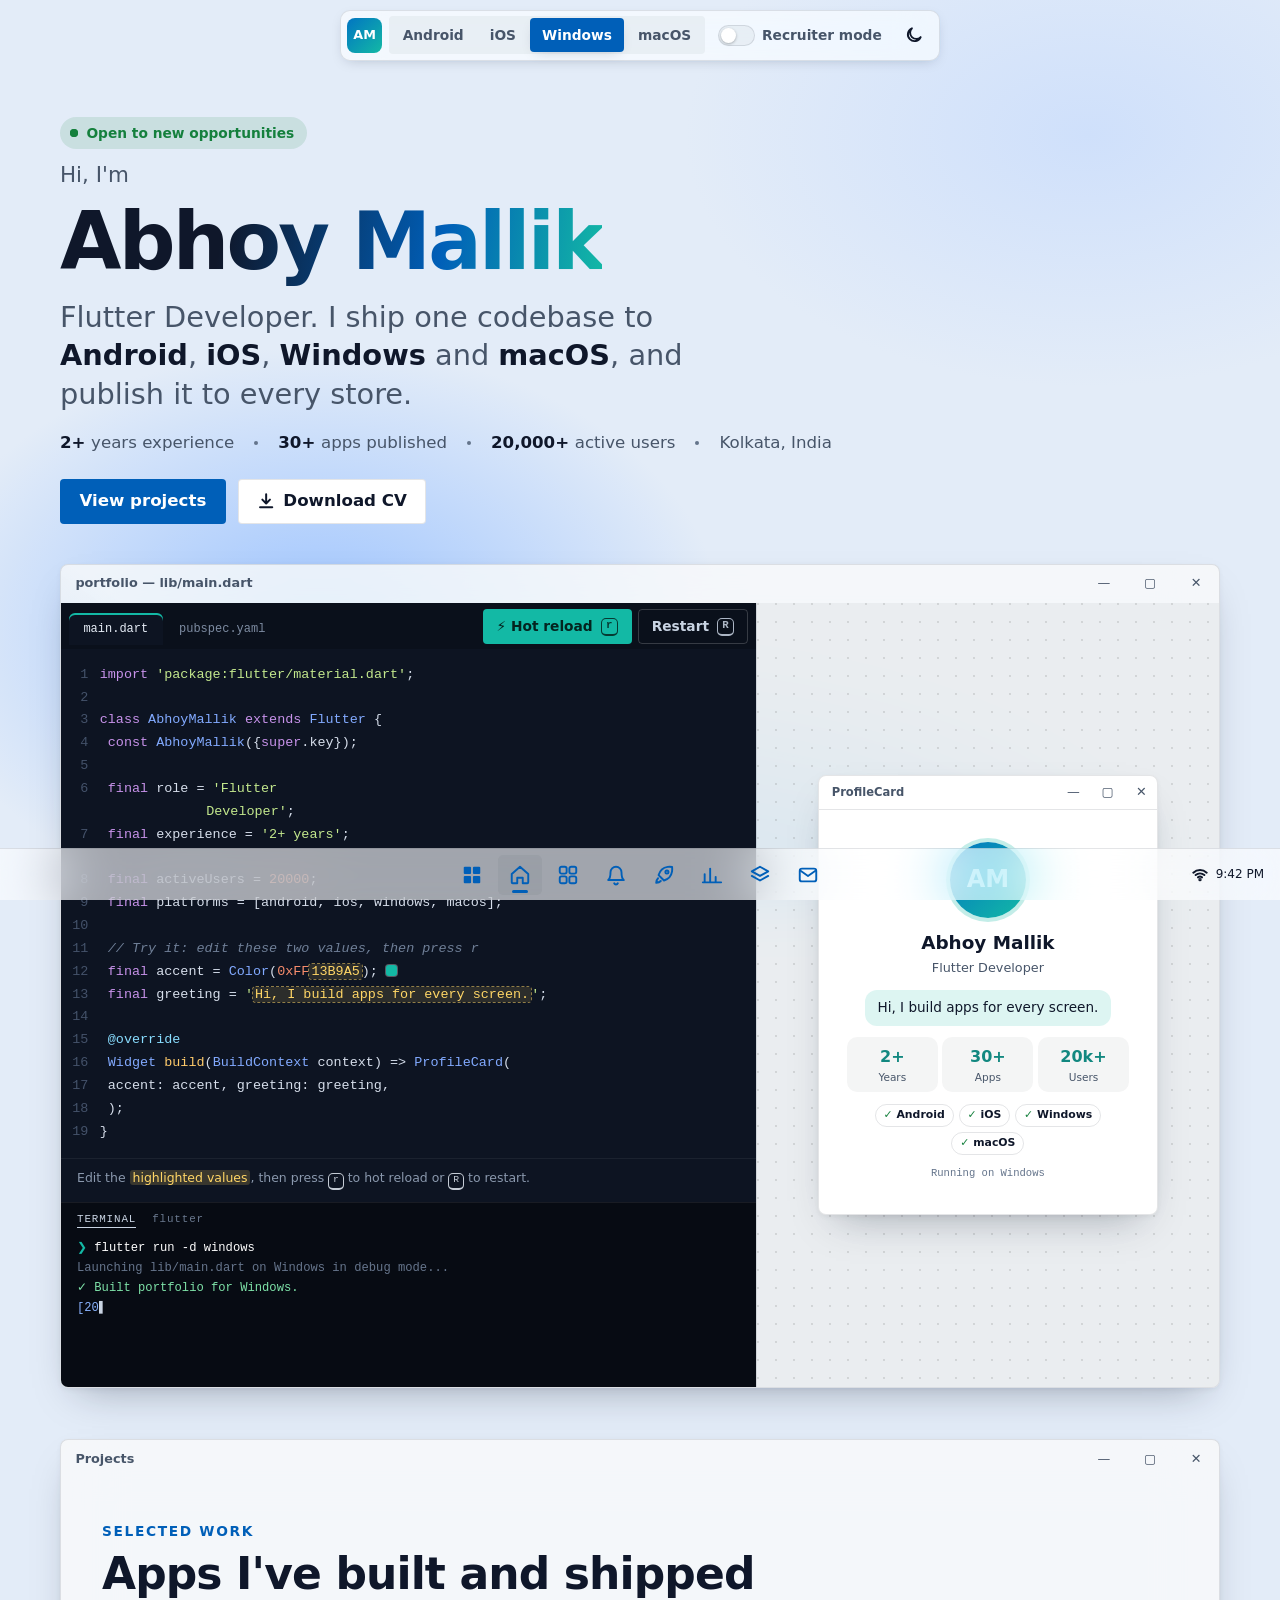
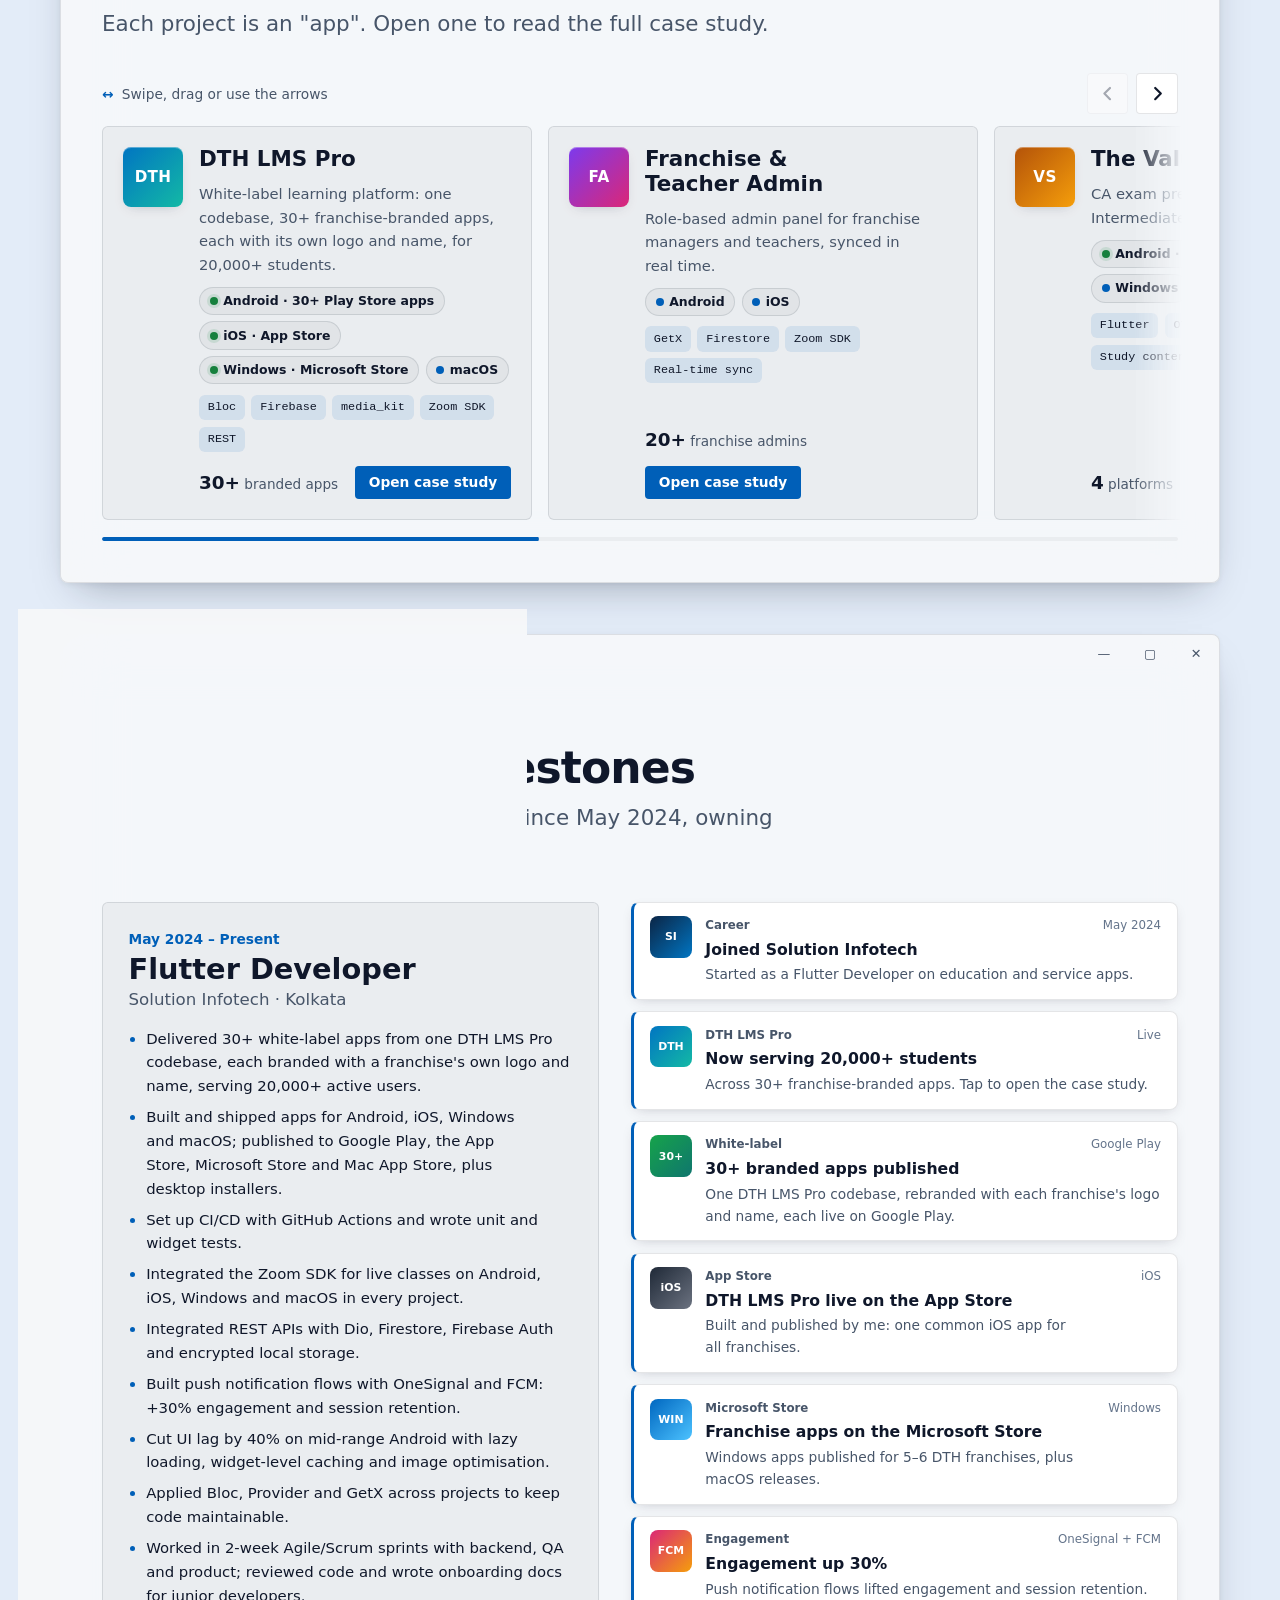
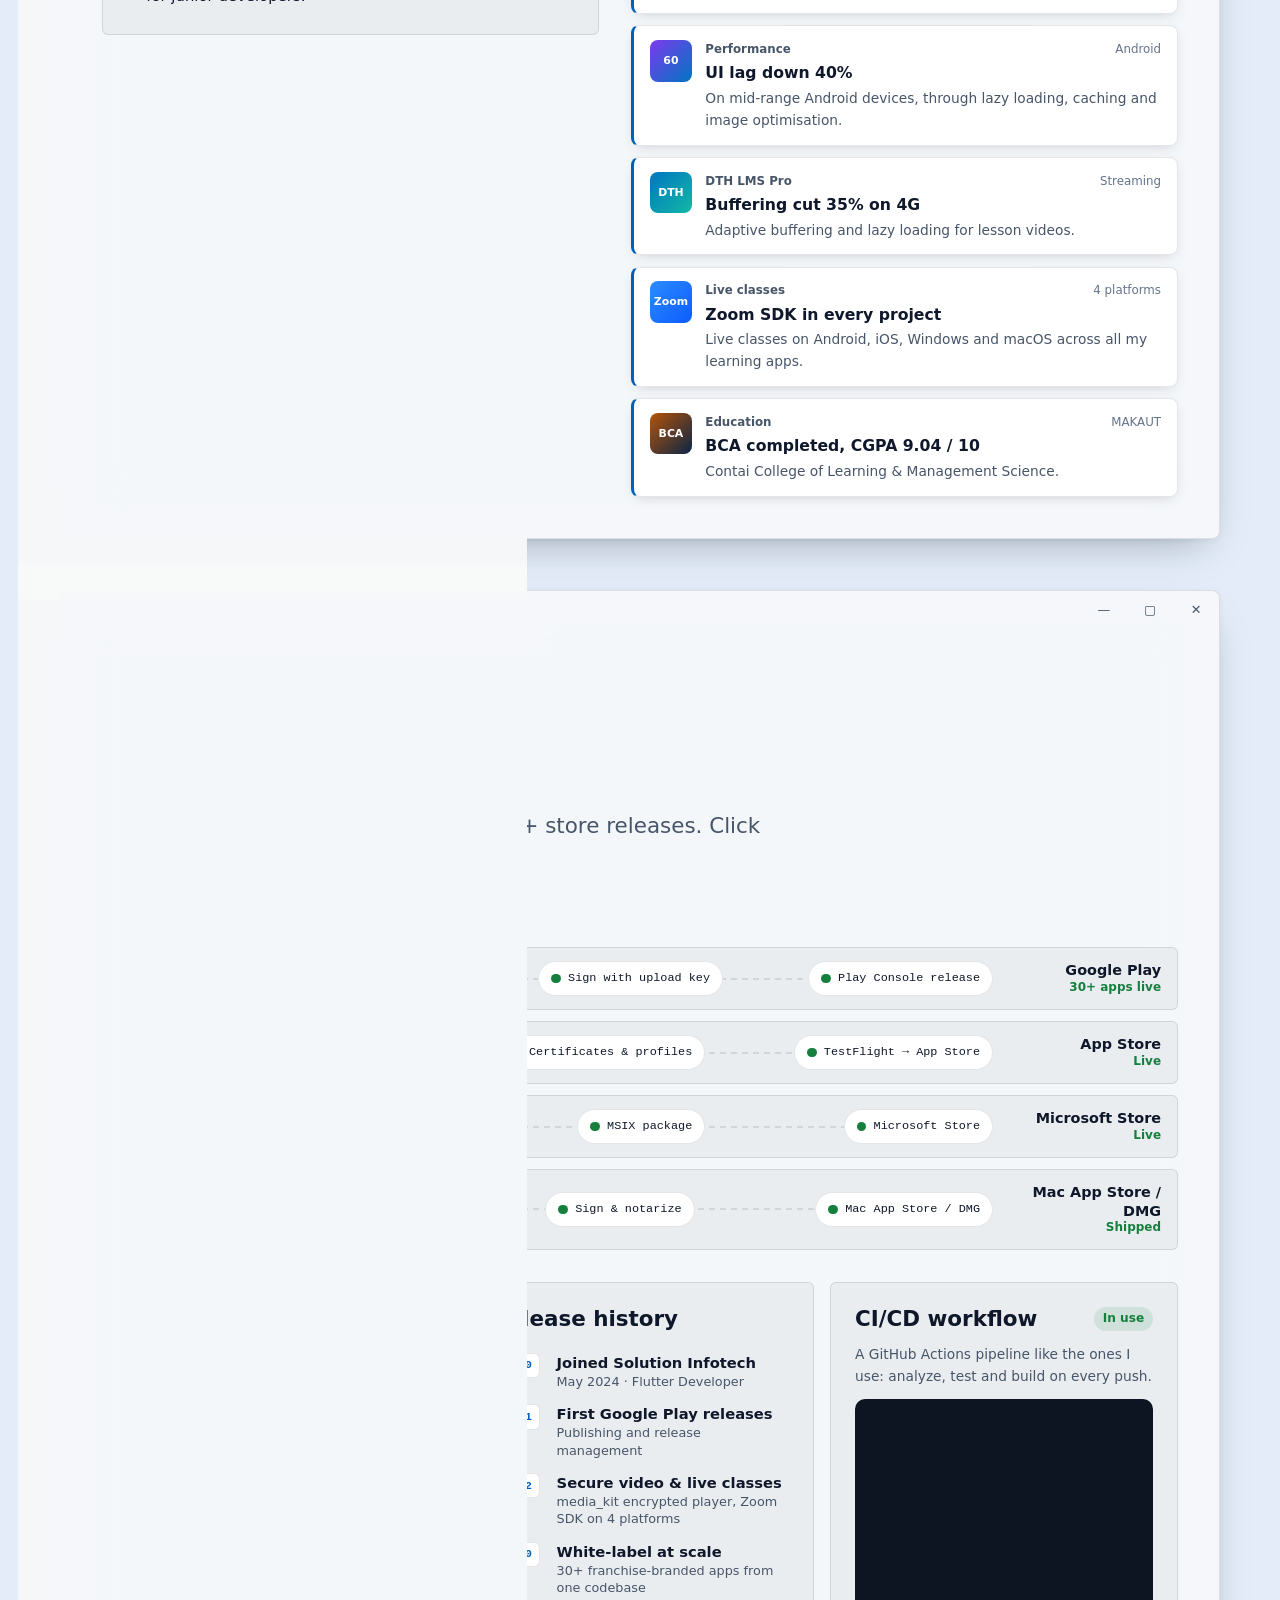
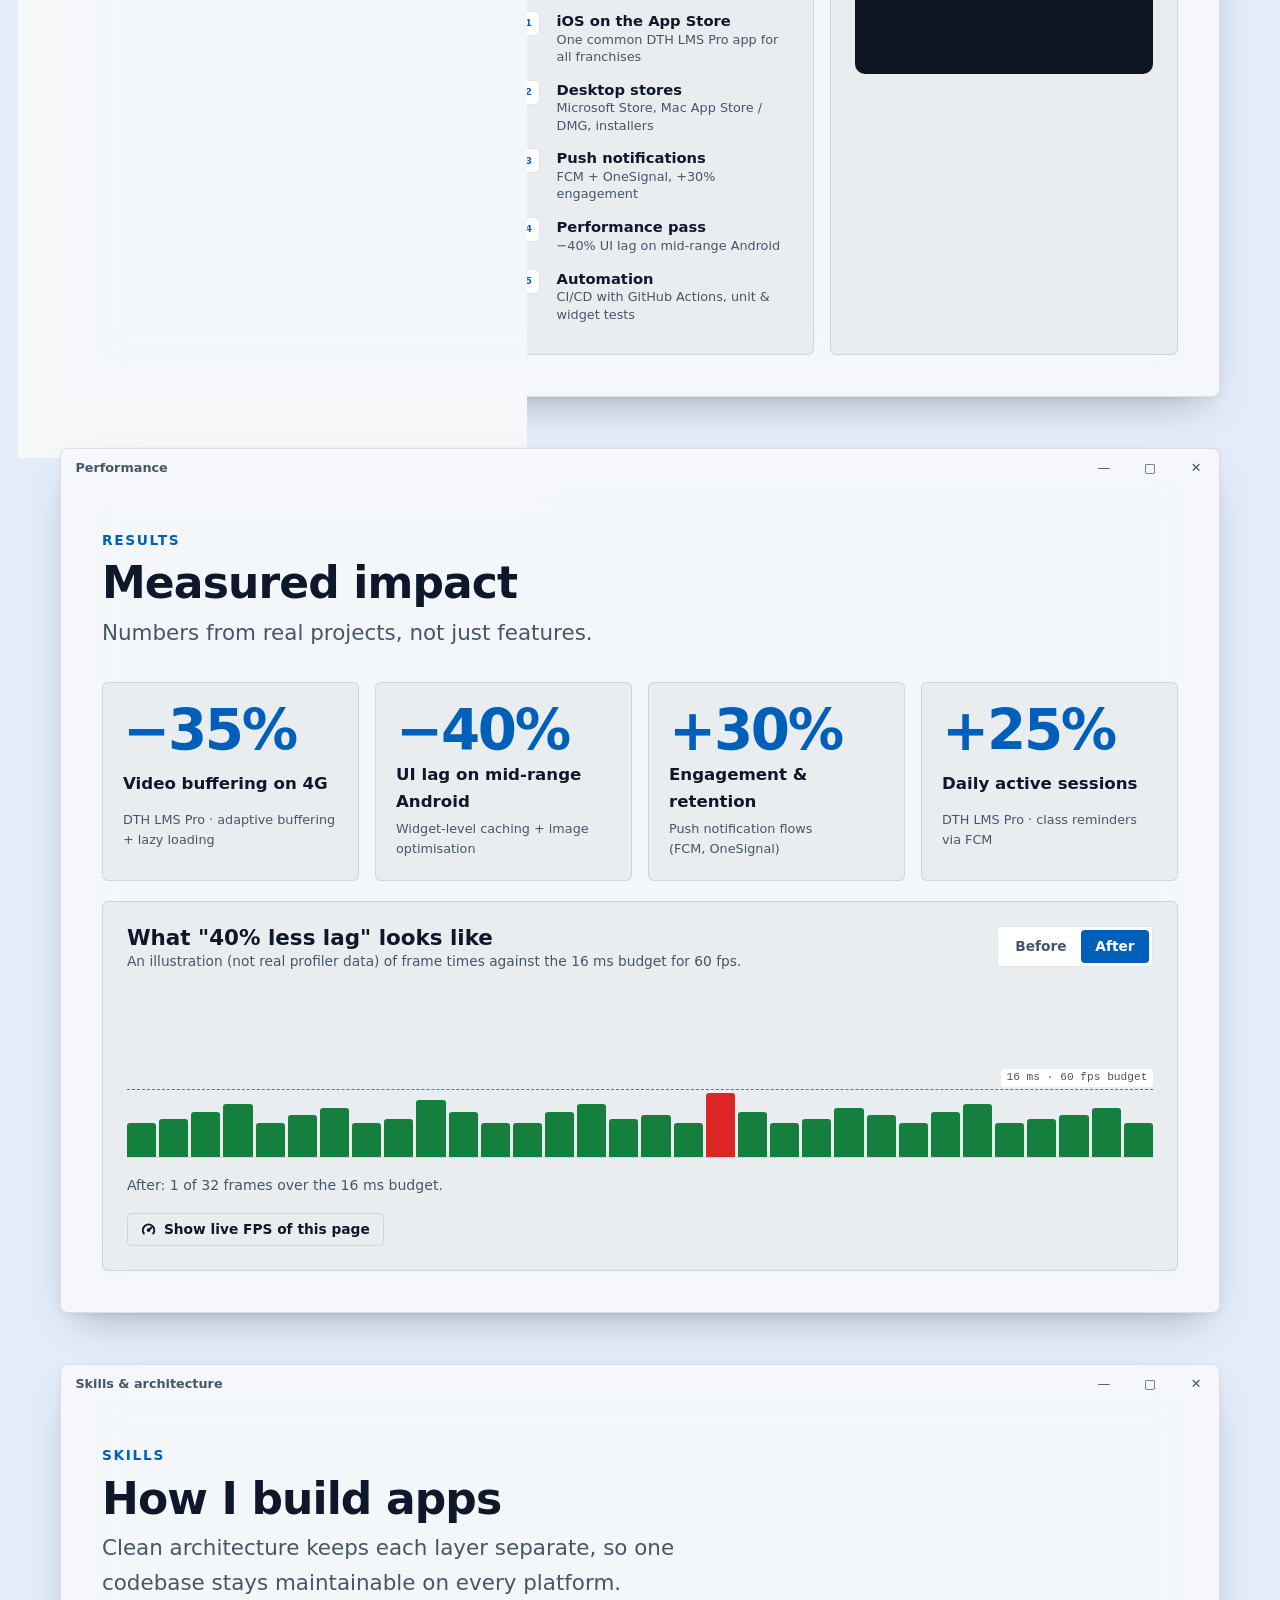
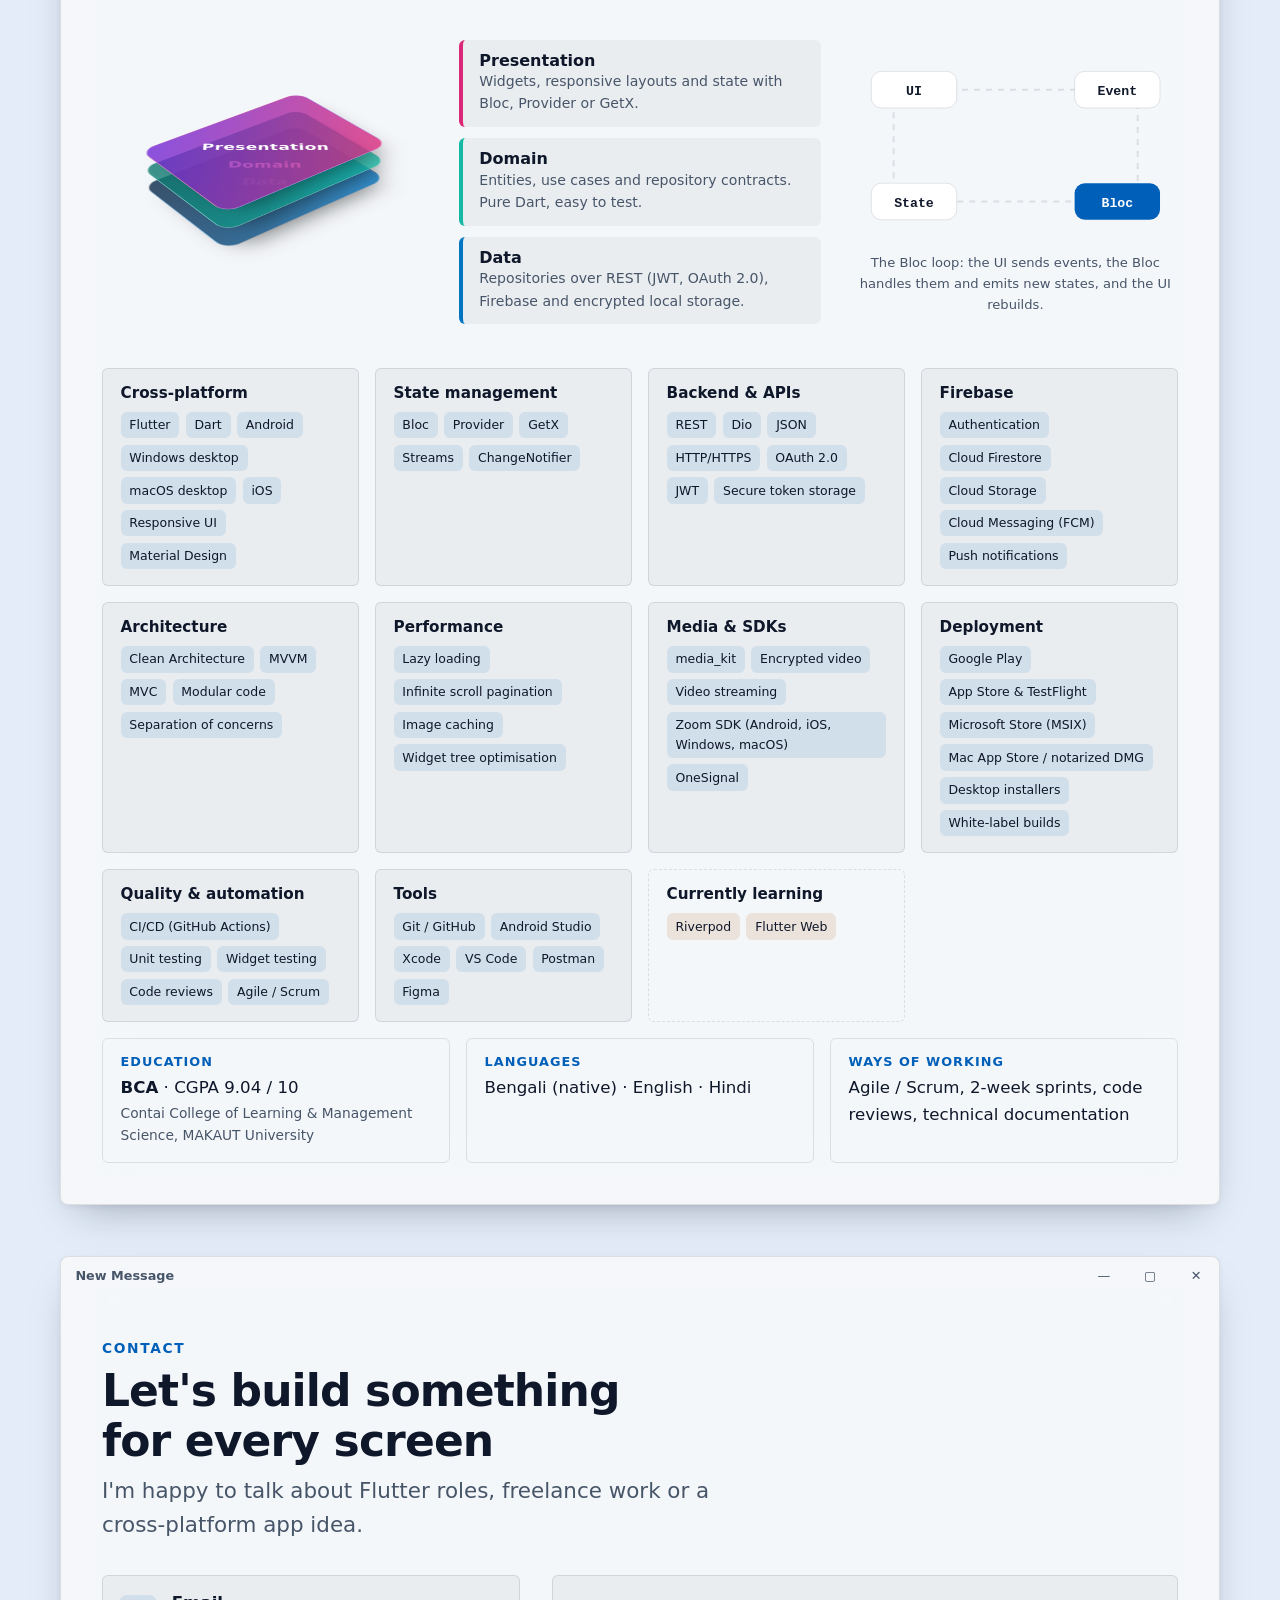
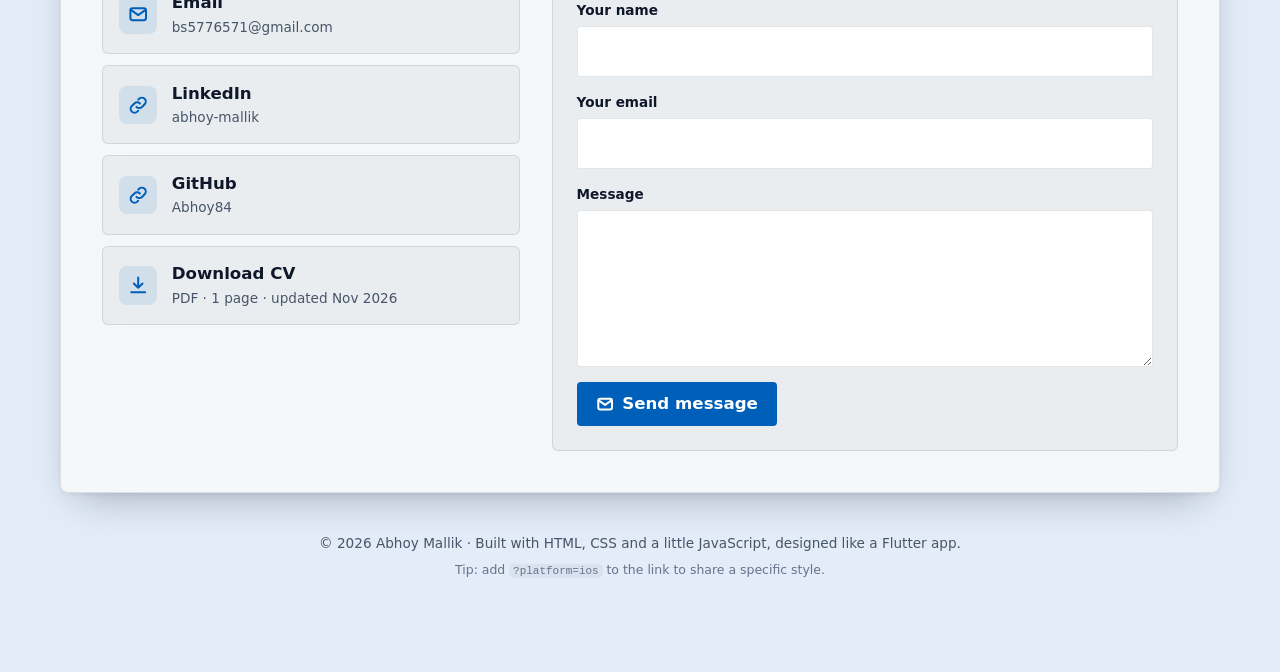
==== commit 753cd905: "Bust CSS/JS cache" ====
--- a/index.html
+++ b/index.html
@@ -58,15 +58,15 @@
     })();
   </script>
 
-  <link rel="stylesheet" href="css/tokens.css">
-  <link rel="stylesheet" href="css/base.css">
-  <link rel="stylesheet" href="css/platforms.css">
-  <link rel="stylesheet" href="css/sections.css">
-  <link rel="stylesheet" href="css/recruiter.css">
-
-  <script src="js/platform-switch.js" defer></script>
-  <script src="js/hot-reload.js" defer></script>
-  <script src="js/main.js" defer></script>
+  <link rel="stylesheet" href="css/tokens.css?v=2">
+  <link rel="stylesheet" href="css/base.css?v=2">
+  <link rel="stylesheet" href="css/platforms.css?v=2">
+  <link rel="stylesheet" href="css/sections.css?v=2">
+  <link rel="stylesheet" href="css/recruiter.css?v=2">
+
+  <script src="js/platform-switch.js?v=2" defer></script>
+  <script src="js/hot-reload.js?v=2" defer></script>
+  <script src="js/main.js?v=2" defer></script>
 </head>
 
 <body>
--- a/css/sections.css
+++ b/css/sections.css
@@ -675,6 +675,9 @@
 
   /* ===================== DIALOGS (case studies) ===================== */
   .case {
+    /* the global `* { margin: 0 }` reset removes the browser's centering; put it back */
+    position: fixed; inset: 0; margin: auto;
+    height: fit-content;
     width: min(920px, 100% - 2rem);
     max-height: min(88dvh, 920px);
     padding: 0;
